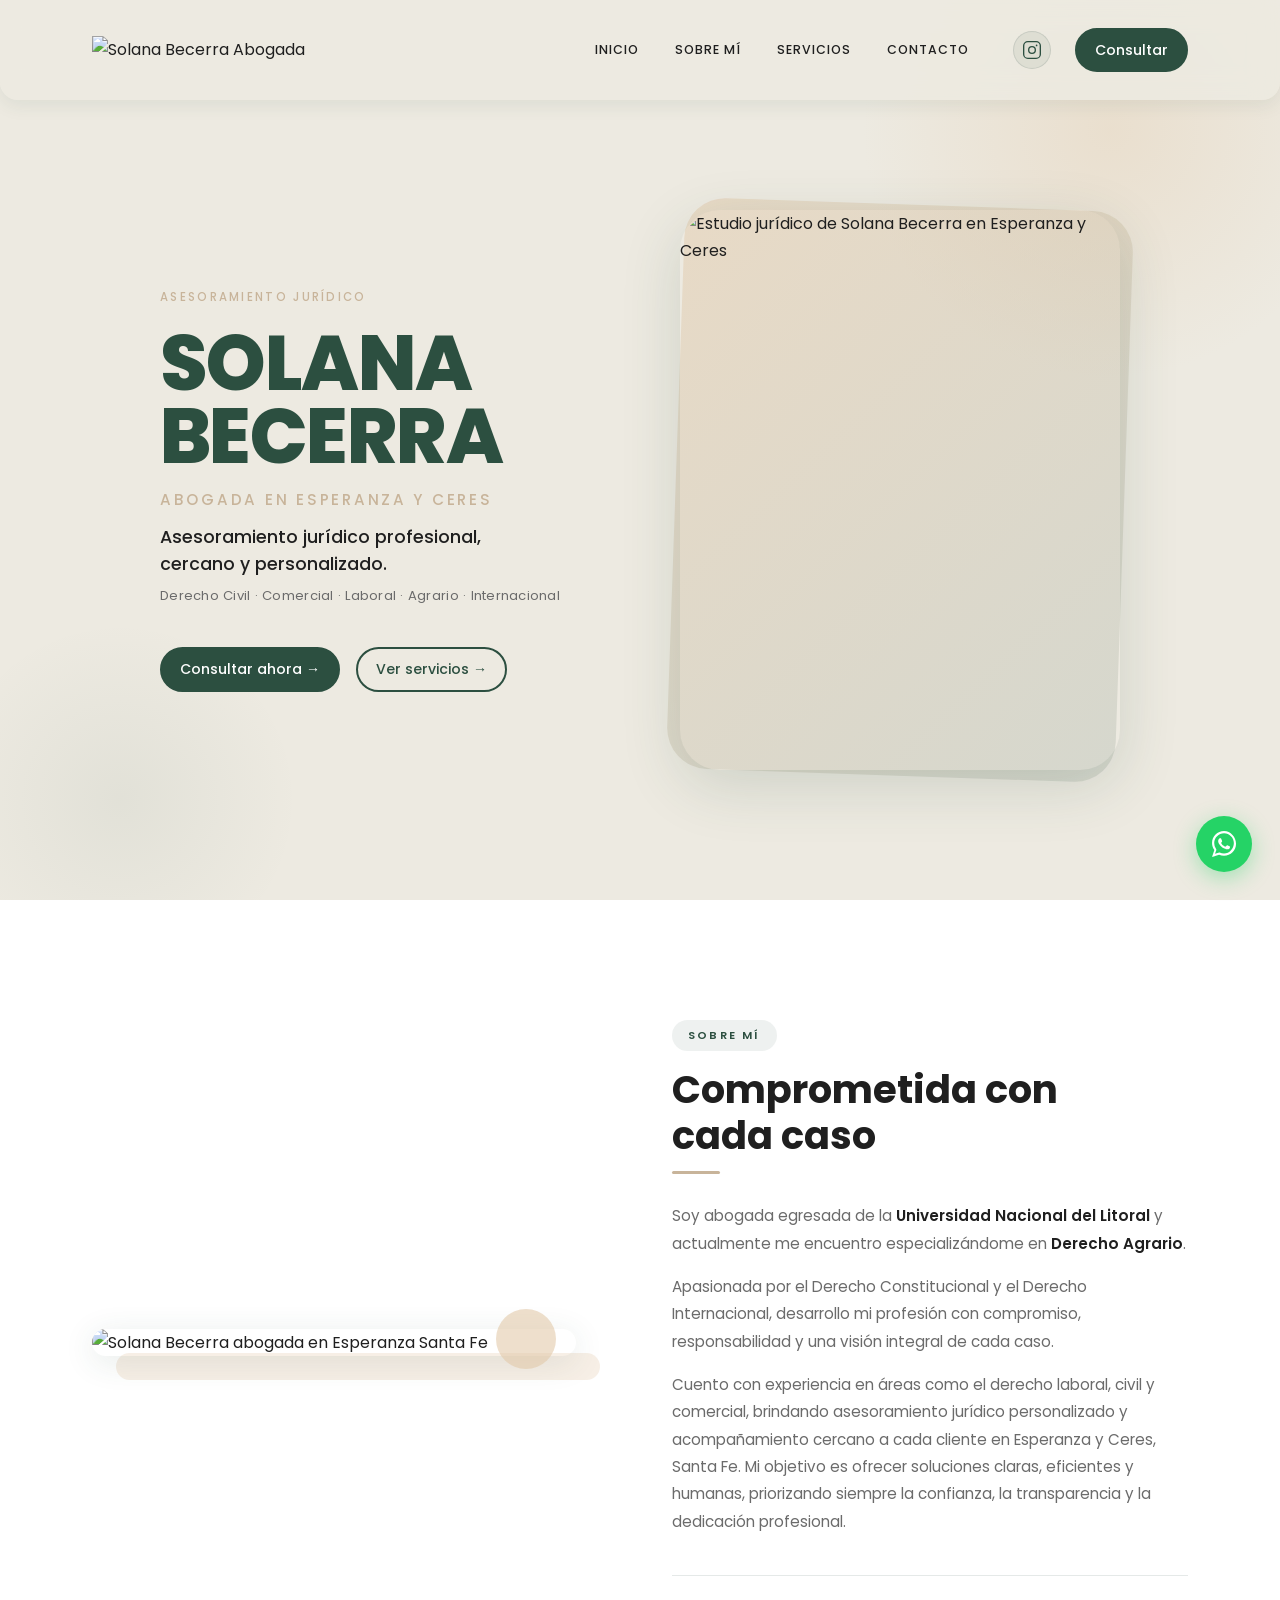
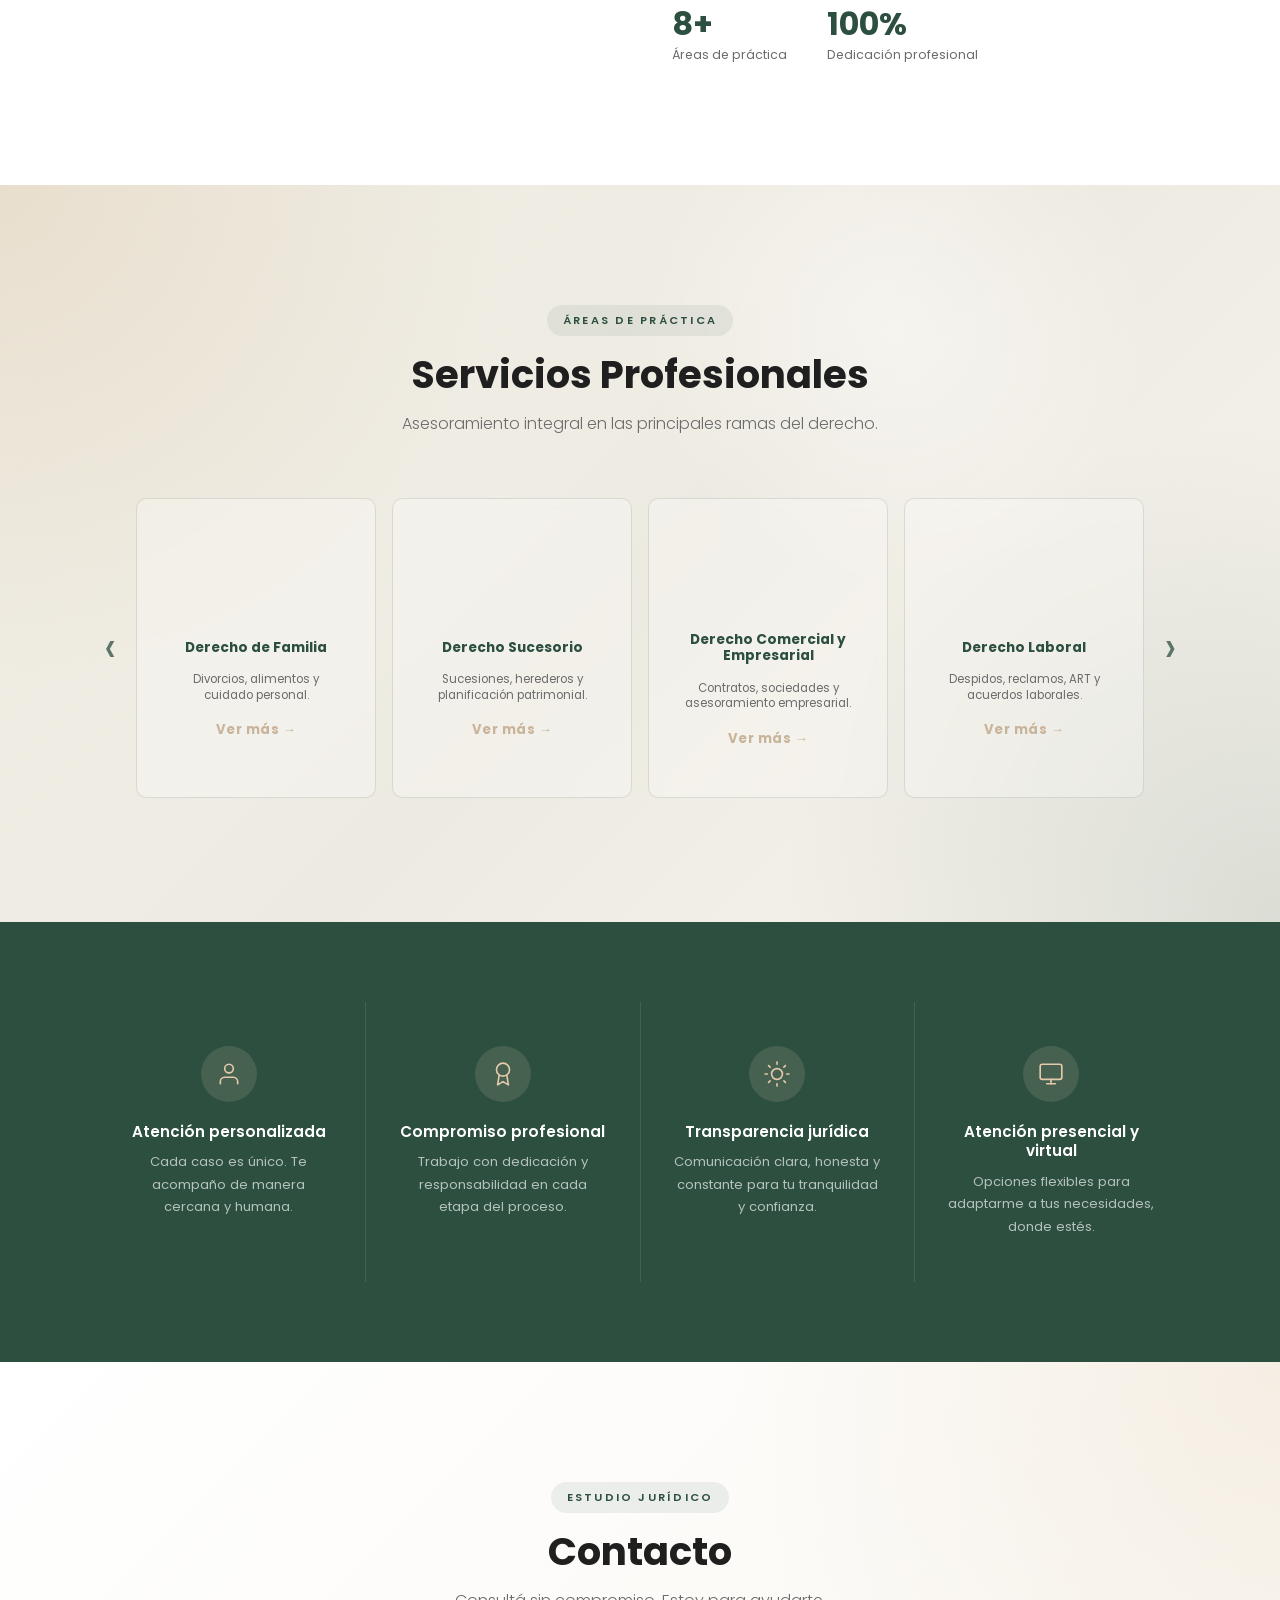
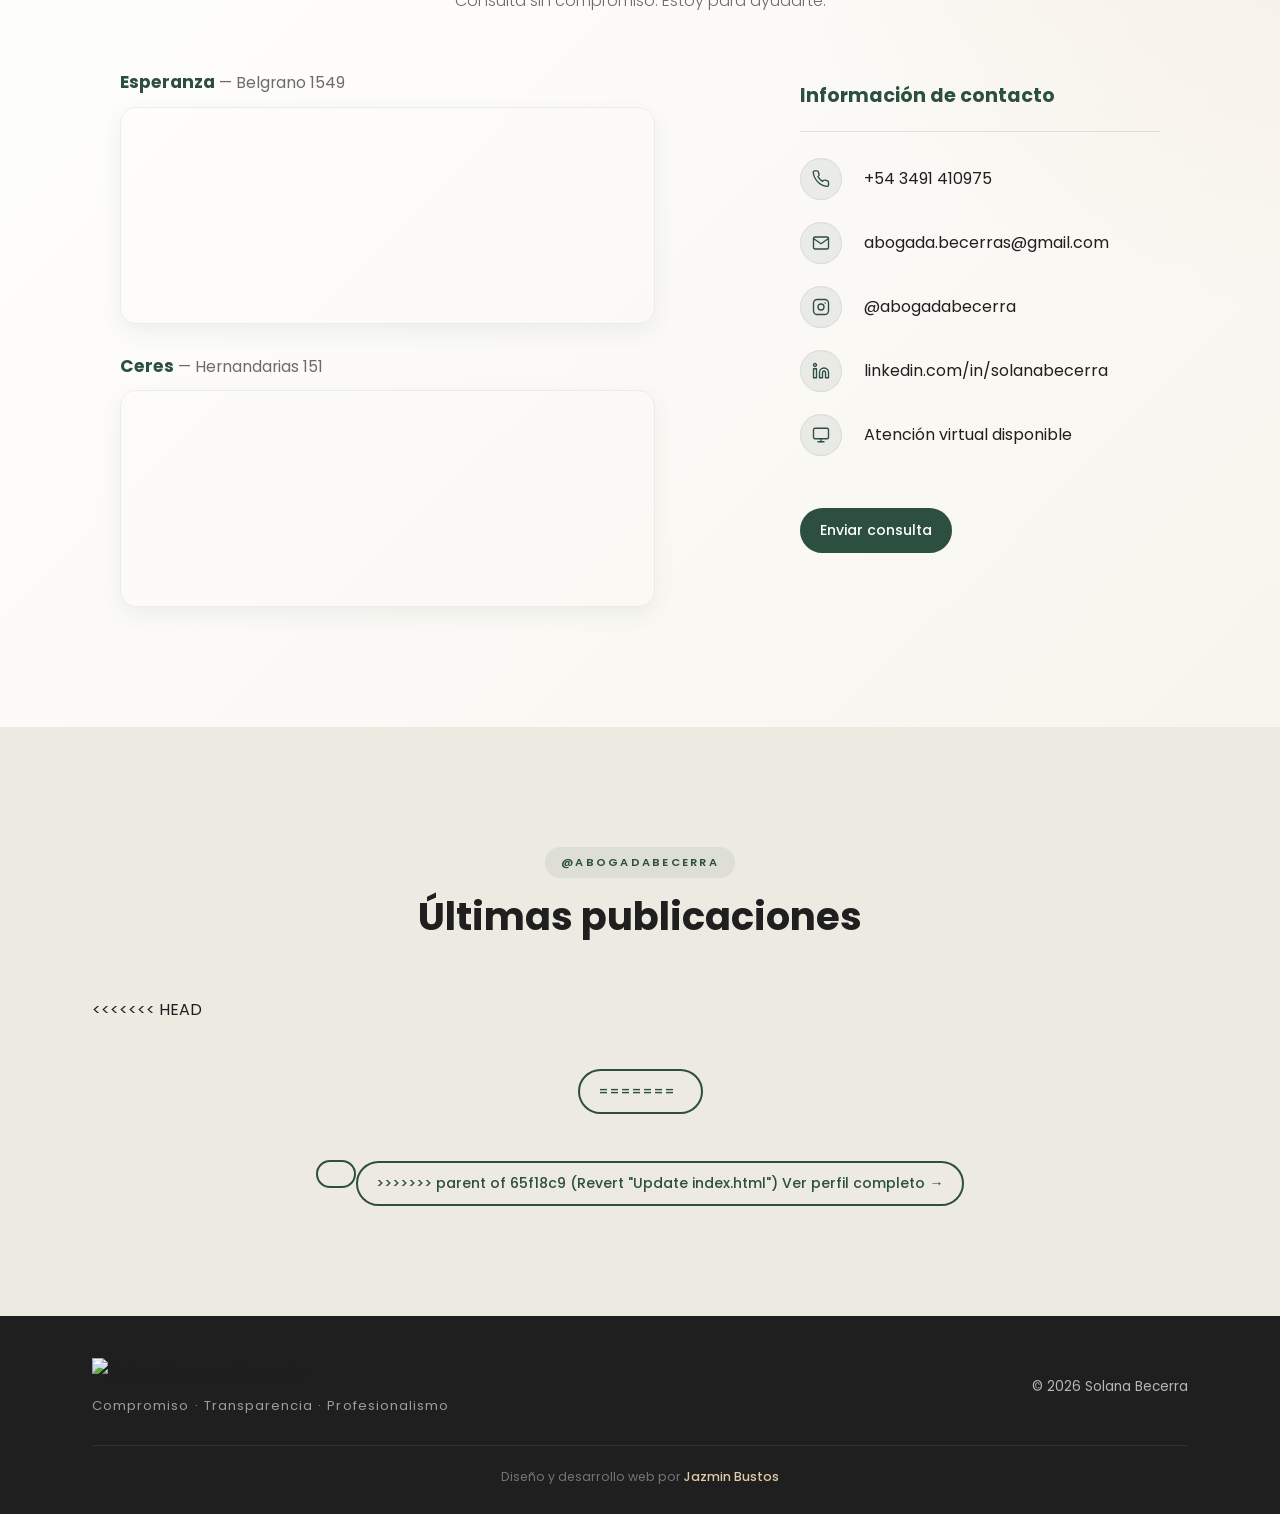
==== index.html @ 0e9b7bb0 "Update index.html" ====
<!DOCTYPE html>
<html lang="es">
<head>
  <meta charset="UTF-8" />
  <meta name="viewport" content="width=device-width, initial-scale=1.0" />
<meta
  name="description"
  content="Solana Becerra, abogada en Esperanza y Ceres especializada en derecho laboral, civil, comercial, agrario e internacional. Atención presencial y virtual."/>
<title>Abogada en Esperanza y Ceres | Solana Becerra</title>

<link rel="canonical" href="https://abogadabecerra.netlify.app/" />
<meta name="robots" content="index, follow" />
<meta property="og:title" content="Abogada en Esperanza y Ceres | Solana Becerra" />
<meta property="og:description" content="Asesoramiento jurídico profesional en derecho laboral, civil, comercial, agrario e internacional." />
<meta property="og:image" content="https://abogadabecerra.netlify.app/assets/img/solana-becerra-hero.webp" />
<meta property="og:url" content="https://abogadabecerra.netlify.app/" />
<meta property="og:type" content="website" />

<meta name="twitter:card" content="summary_large_image" />
<link rel="icon" type="image/png" href="assets/img/favicon_abogada_solana_becerra.png">
    <link rel="preconnect" href="https://fonts.googleapis.com" />
  <link rel="preconnect" href="https://fonts.gstatic.com" crossorigin />
  <link href="https://fonts.googleapis.com/css2?family=Poppins:ital,wght@0,300;0,400;0,500;0,600;0,700;0,800;1,300;1,400&display=swap" rel="stylesheet" />
  <link rel="stylesheet" href="style.css" />

  <script type="application/ld+json">
{
  "@context": "https://schema.org",
  "@type": "LegalService",
  "name": "Solana Becerra",
  "image": "https://abogadabecerra.netlify.app/assets/img/solana-becerra-hero.webp",
  "url": "https://abogadabecerra.netlify.app/",
  "telephone": "+543491410975",
  "address": {
    "@type": "PostalAddress",
    "streetAddress": "Belgrano 1549",
    "addressLocality": "Esperanza",
    "addressRegion": "Santa Fe",
    "addressCountry": "AR"
  },
  "sameAs": [
    "https://instagram.com/abogadabecerra",
    "https://www.linkedin.com/in/solanabecerra"
  ]
}
</script>
</head>
<body>
 
  <!-- ========== HEADER ========== -->
  <header class="header" id="header">
    <div class="container header__inner">
 
<a href="#inicio" class="logo">
  <img src="assets/img/logo-abogada-solana-becerra.png" alt="Solana Becerra Abogada" class="logo__img" />

</a>

 
      <nav class="nav" id="nav">
        <a href="#inicio" class="nav__link">Inicio</a>
        <a href="#sobre-mi" class="nav__link">Sobre mí</a>
        <a href="#servicios" class="nav__link">Servicios</a>
        <a href="#contacto" class="nav__link">Contacto</a>
      </nav>
 
      <div class="header__actions">
        <a href="https://instagram.com/abogadabecerra" target="_blank" class="header__ig" aria-label="Instagram">
          <svg xmlns="http://www.w3.org/2000/svg" width="20" height="20" viewBox="0 0 24 24" fill="none" stroke="currentColor" stroke-width="1.6" stroke-linecap="round" stroke-linejoin="round">
            <rect x="2" y="2" width="20" height="20" rx="5" ry="5"/>
            <circle cx="12" cy="12" r="4"/>
            <circle cx="17.5" cy="6.5" r="1" fill="currentColor" stroke="none"/>
          </svg>
        </a>
        <a href="#contacto" class="btn btn--primary">Consultar</a>
      </div>
 
      <button class="hamburger" id="hamburger" aria-label="Menú">
        <span></span><span></span><span></span>
      </button>
 
    </div>
  </header>
 
  <!-- ========== HERO ========== -->
  <section class="hero" id="inicio">
    <div class="container hero__inner">
 
      <div class="hero__content">
 <p class="hero__eyebrow">Asesoramiento Jurídico</p>

<p class="hero__name"> SOLANA<br>BECERRA </p> 
<h1 class="hero__seo-title"> Abogada en Esperanza y Ceres </h1>

        <p class="hero__desc">Asesoramiento jurídico profesional,<br>cercano y personalizado.</p>
        <p class="hero__areas">Derecho Civil · Comercial · Laboral · Agrario · Internacional</p>
        <div class="hero__ctas">
          <a href="#contacto" class="btn btn--primary">Consultar ahora &rarr;</a>
          <a href="#servicios" class="btn btn--outline">Ver servicios &rarr;</a>
        </div>
      </div>
 
      <div class="hero__image-wrap">
        <div class="hero__image-bg"></div>
<img src="assets/img/solana-becerra-hero.webp" alt="Estudio jurídico de Solana Becerra en Esperanza y Ceres" class="hero__img" loading="lazy"/>
      </div>
 
  </section>
 
  <!-- ========== SOBRE MÍ ========== -->
  <section class="about" id="sobre-mi">
    <div class="container about__inner">
 
      <div class="about__image-wrap">
        <div class="about__img-bg"></div>
<img src="assets/img/solana-becerra-sobre-mi.webp" alt="Solana Becerra abogada en Esperanza Santa Fe" class="about__img" loading="lazy"/>
        <div class="about__img-accent"></div>
      </div>
 
      <div class="about__content">
        <span class="section-label">Sobre mí</span>
        <h2 class="section-title">Comprometida con<br>cada caso</h2>
        <div class="about__divider"></div>
        <p class="about__text">
          Soy abogada egresada de la <strong>Universidad Nacional del Litoral</strong> y actualmente me encuentro especializándome en <strong>Derecho Agrario</strong>.
        </p>
        <p class="about__text">
          Apasionada por el Derecho Constitucional y el Derecho Internacional, desarrollo mi profesión con compromiso, responsabilidad y una visión integral de cada caso.
        </p>
<p class="about__text">
  Cuento con experiencia en áreas como el derecho laboral, civil y comercial, brindando asesoramiento jurídico personalizado y acompañamiento cercano a cada cliente en Esperanza y Ceres, Santa Fe. Mi objetivo es ofrecer soluciones claras, eficientes y humanas, priorizando siempre la confianza, la transparencia y la dedicación profesional.
</p>
        <div class="about__stats">
          <div class="about__stat">
            <span class="about__stat-num">8+</span>
            <span class="about__stat-label">Áreas de práctica</span>
          </div>
          <div class="about__stat">
            <span class="about__stat-num">100%</span>
            <span class="about__stat-label">Dedicación profesional</span>
          </div>
        </div>
      </div>
 
    </div>
  </section>
 
<!-- ========== SERVICIOS ========== -->
<section class="services" id="servicios">
  <div class="container">

    <div class="section-header">
      <span class="section-label">Áreas de práctica</span>
      <h2 class="section-title">Servicios Profesionales</h2>
      <p class="section-sub">Asesoramiento integral en las principales ramas del derecho.</p>
    </div>

    <div class="services-carousel">
      <button class="services-carousel__btn services-carousel__btn--prev" type="button" aria-label="Servicio anterior">
        &#8249;
      </button>

      <div class="services-carousel__viewport">
        <div class="services-carousel__track" id="servicesTrack">

          <article class="service-card">
            <div class="service-card__icon">
              <i data-lucide="users-round"></i>

            </div>
            <h3 class="service-card__title">Derecho de Familia</h3>
            <p class="service-card__desc">Divorcios, alimentos y cuidado personal.</p>
            <a href="servicios.html#familia" class="service-card__link">Ver más &rarr;</a>
          </article>

          <article class="service-card">
            <div class="service-card__icon">
              <i data-lucide="file-text"></i>
            </div>
            <h3 class="service-card__title">Derecho Sucesorio</h3>
            <p class="service-card__desc">Sucesiones, herederos y planificación patrimonial.</p>
            <a href="servicios.html#sucesorio" class="service-card__link">Ver más &rarr;</a>
          </article>

          <article class="service-card">
            <div class="service-card__icon">
              <i data-lucide="briefcase-business"></i>
            </div>
            <h3 class="service-card__title">Derecho Comercial y Empresarial</h3>
            <p class="service-card__desc">Contratos, sociedades y asesoramiento empresarial.</p>
            <a href="servicios.html#comercial" class="service-card__link">Ver más &rarr;</a>
          </article>

          <article class="service-card">
            <div class="service-card__icon">
              <i data-lucide="handshake"></i>
            </div>
            <h3 class="service-card__title">Derecho Laboral</h3>
            <p class="service-card__desc">Despidos, reclamos, ART y acuerdos laborales.</p>
            <a href="servicios.html#laboral" class="service-card__link">Ver más &rarr;</a>
          </article>

          <article class="service-card">
            <div class="service-card__icon">
              <i data-lucide="house"></i>
            </div>
            <h3 class="service-card__title">Derecho Inmobiliario</h3>
            <p class="service-card__desc">Contratos, registración y protección de bienes.</p>
            <a href="servicios.html#inmobiliario" class="service-card__link">Ver más &rarr;</a>
          </article>

          <article class="service-card">
            <div class="service-card__icon">
              <i data-lucide="sprout"></i>
            </div>
            <h3 class="service-card__title">Derecho Agrario</h3>
            <p class="service-card__desc">Contratos rurales, marcas y señales ganaderas.</p>
            <a href="servicios.html#agrario" class="service-card__link">Ver más &rarr;</a>
          </article>

          <article class="service-card">
            <div class="service-card__icon">
              <i data-lucide="globe-2"></i>
            </div>
            <h3 class="service-card__title">Derecho Internacional</h3>
            <p class="service-card__desc">Migración, ciudadanía y vínculos internacionales.</p>
            <a href="servicios.html#internacional" class="service-card__link">Ver más &rarr;</a>
          </article>

          <article class="service-card">
            <div class="service-card__icon">
              <i data-lucide="shield-check"></i>
            </div>
            <h3 class="service-card__title">Derecho Previsional</h3>
            <p class="service-card__desc">Jubilaciones, pensiones y reajustes.</p>
            <a href="servicios.html#previsional" class="service-card__link">Ver más &rarr;</a>
          </article>

        </div>
      </div>

      <button class="services-carousel__btn services-carousel__btn--next" type="button" aria-label="Servicio siguiente">
        &#8250;
      </button>
    </div>

  </div>
</section>

  <!-- ========== DIFERENCIALES ========== -->
  <section class="differentials">
    <div class="container">
      <div class="differentials__grid">
 
        <div class="diff-item">
          <div class="diff-item__icon">
            <svg xmlns="http://www.w3.org/2000/svg" width="26" height="26" viewBox="0 0 24 24" fill="none" stroke="currentColor" stroke-width="1.5" stroke-linecap="round" stroke-linejoin="round">
              <path d="M20 21v-2a4 4 0 0 0-4-4H8a4 4 0 0 0-4 4v2"/>
              <circle cx="12" cy="7" r="4"/>
            </svg>
          </div>
          <h3 class="diff-item__title">Atención personalizada</h3>
          <p class="diff-item__text">Cada caso es único. Te acompaño de manera cercana y humana.</p>
        </div>
 
        <div class="diff-item">
          <div class="diff-item__icon">
            <svg xmlns="http://www.w3.org/2000/svg" width="26" height="26" viewBox="0 0 24 24" fill="none" stroke="currentColor" stroke-width="1.5" stroke-linecap="round" stroke-linejoin="round">
              <circle cx="12" cy="8" r="6"/>
              <path d="M15.477 12.89L17 22l-5-3-5 3 1.523-9.11"/>
            </svg>
          </div>
          <h3 class="diff-item__title">Compromiso profesional</h3>
          <p class="diff-item__text">Trabajo con dedicación y responsabilidad en cada etapa del proceso.</p>
        </div>
 
        <div class="diff-item">
          <div class="diff-item__icon">
            <svg xmlns="http://www.w3.org/2000/svg" width="26" height="26" viewBox="0 0 24 24" fill="none" stroke="currentColor" stroke-width="1.5" stroke-linecap="round" stroke-linejoin="round">
              <line x1="12" y1="1" x2="12" y2="3"/>
              <line x1="12" y1="21" x2="12" y2="23"/>
              <line x1="4.22" y1="4.22" x2="5.64" y2="5.64"/>
              <line x1="18.36" y1="18.36" x2="19.78" y2="19.78"/>
              <line x1="1" y1="12" x2="3" y2="12"/>
              <line x1="21" y1="12" x2="23" y2="12"/>
              <line x1="4.22" y1="19.78" x2="5.64" y2="18.36"/>
              <line x1="18.36" y1="5.64" x2="19.78" y2="4.22"/>
              <circle cx="12" cy="12" r="5"/>
            </svg>
          </div>
          <h3 class="diff-item__title">Transparencia jurídica</h3>
          <p class="diff-item__text">Comunicación clara, honesta y constante para tu tranquilidad y confianza.</p>
        </div>
 
        <div class="diff-item">
          <div class="diff-item__icon">
            <svg xmlns="http://www.w3.org/2000/svg" width="26" height="26" viewBox="0 0 24 24" fill="none" stroke="currentColor" stroke-width="1.5" stroke-linecap="round" stroke-linejoin="round">
              <rect x="2" y="3" width="20" height="14" rx="2" ry="2"/>
              <line x1="8" y1="21" x2="16" y2="21"/>
              <line x1="12" y1="17" x2="12" y2="21"/>
            </svg>
          </div>
          <h3 class="diff-item__title">Atención presencial y virtual</h3>
          <p class="diff-item__text">Opciones flexibles para adaptarme a tus necesidades, donde estés.</p>
        </div>
 
      </div>
    </div>
  </section>
 
  <!-- ========== CONTACTO ========== -->
  <section class="contact" id="contacto">
    <div class="container">
 
      <div class="section-header">
        <span class="section-label">Estudio jurídico</span>
        <h2 class="section-title">Contacto</h2>
        <p class="section-sub">Consultá sin compromiso. Estoy para ayudarte.</p>
      </div>
 
      <div class="contact__inner">
 
        <div class="contact__maps">
          <div class="contact__map-item">
            <p class="contact__map-label"><strong>Esperanza</strong> — Belgrano 1549</p>
            <div class="map-frame">
              <iframe
                src="https://maps.google.com/maps?q=Belgrano+1549,+Esperanza,+Santa+Fe,+Argentina&output=embed&z=15"
                width="100%" height="220" style="border:0;" allowfullscreen="" loading="lazy"
                referrerpolicy="no-referrer-when-downgrade" title="Esperanza"></iframe>
            </div>
          </div>
          <div class="contact__map-item">
            <p class="contact__map-label"><strong>Ceres</strong> — Hernandarias 151</p>
            <div class="map-frame">
              <iframe
                src="https://maps.google.com/maps?q=Hernandarias+151,+Ceres,+Santa+Fe,+Argentina&output=embed&z=15"
                width="100%" height="220" style="border:0;" allowfullscreen="" loading="lazy"
                referrerpolicy="no-referrer-when-downgrade" title="Ceres"></iframe>
            </div>
          </div>
        </div>
 
        <div class="contact__info">
          <h3 class="contact__info-title">Información de contacto</h3>
 
          <ul class="contact__list">
            <li class="contact__item">
              <span class="contact__icon">
                <svg xmlns="http://www.w3.org/2000/svg" width="18" height="18" viewBox="0 0 24 24" fill="none" stroke="currentColor" stroke-width="1.6" stroke-linecap="round" stroke-linejoin="round">
                  <path d="M22 16.92v3a2 2 0 0 1-2.18 2 19.79 19.79 0 0 1-8.63-3.07A19.5 19.5 0 0 1 4.69 12 19.79 19.79 0 0 1 1.61 3.4 2 2 0 0 1 3.6 1.21h3a2 2 0 0 1 2 1.72c.127.96.361 1.903.7 2.81a2 2 0 0 1-.45 2.11L7.91 8.77a16 16 0 0 0 6.29 6.29l.96-.96a2 2 0 0 1 2.11-.45c.907.339 1.85.573 2.81.7A2 2 0 0 1 22 16.92z"/>
                </svg>
              </span>
              <a href="tel:3491410975" class="contact__link">+54 3491 410975</a>
            </li>
            <li class="contact__item">
              <span class="contact__icon">
                <svg xmlns="http://www.w3.org/2000/svg" width="18" height="18" viewBox="0 0 24 24" fill="none" stroke="currentColor" stroke-width="1.6" stroke-linecap="round" stroke-linejoin="round">
                  <path d="M4 4h16c1.1 0 2 .9 2 2v12c0 1.1-.9 2-2 2H4c-1.1 0-2-.9-2-2V6c0-1.1.9-2 2-2z"/>
                  <polyline points="22,6 12,13 2,6"/>
                </svg>
              </span>
              <a href="mailto:abogada.becerras@gmail.com" class="contact__link">abogada.becerras@gmail.com</a>
            </li>
            <li class="contact__item">
              <span class="contact__icon">
                <svg xmlns="http://www.w3.org/2000/svg" width="18" height="18" viewBox="0 0 24 24" fill="none" stroke="currentColor" stroke-width="1.6" stroke-linecap="round" stroke-linejoin="round">
                  <rect x="2" y="2" width="20" height="20" rx="5" ry="5"/>
                  <circle cx="12" cy="12" r="4"/>
                  <circle cx="17.5" cy="6.5" r="1" fill="currentColor" stroke="none"/>
                </svg>
              </span>
              <a href="https://instagram.com/abogadabecerra" target="_blank" class="contact__link">@abogadabecerra</a>
            </li>
            <li class="contact__item">
              <span class="contact__icon">
                <svg xmlns="http://www.w3.org/2000/svg" width="18" height="18" viewBox="0 0 24 24" fill="none" stroke="currentColor" stroke-width="1.6" stroke-linecap="round" stroke-linejoin="round">
                  <path d="M16 8a6 6 0 0 1 6 6v7h-4v-7a2 2 0 0 0-2-2 2 2 0 0 0-2 2v7h-4v-7a6 6 0 0 1 6-6z"/>
                  <rect x="2" y="9" width="4" height="12"/>
                  <circle cx="4" cy="4" r="2"/>
                </svg>
              </span>
              <a href="https://www.linkedin.com/in/solanabecerra" target="_blank" class="contact__link">linkedin.com/in/solanabecerra</a>
            </li>
            <li class="contact__item">
              <span class="contact__icon">
                <svg xmlns="http://www.w3.org/2000/svg" width="18" height="18" viewBox="0 0 24 24" fill="none" stroke="currentColor" stroke-width="1.6" stroke-linecap="round" stroke-linejoin="round">
                  <rect x="2" y="3" width="20" height="14" rx="2" ry="2"/>
                  <line x1="8" y1="21" x2="16" y2="21"/>
                  <line x1="12" y1="17" x2="12" y2="21"/>
                </svg>
              </span>
              <span class="contact__text">Atención virtual disponible</span>
            </li>
          </ul>
 
          <a href="https://wa.me/543491410975" target="_blank" class="btn btn--primary contact__cta">Enviar consulta</a>
        </div>
 
      </div>
    </div>
  </section>
 
<!-- ========== INSTAGRAM FEED ========== -->
<section class="instagram">
  <div class="container">

    <div class="section-header">
      <span class="section-label">@abogadabecerra</span>
      <h2 class="section-title">Últimas publicaciones</h2>
    </div>

<<<<<<< HEAD
    <div class="instagram__feed">

      <div
        class="juicer-feed"
        data-feed-id="egeaainmobiliariaoficial">
      </div>

      <script
        type="text/javascript"
        src="https://www.juicer.io/embed/egeaainmobiliariaoficial/embed-code.js"
        async
        defer>
      </script>

    </div>

    <div class="instagram__cta">
      <a href="https://instagram.com/abogadabecerra" target="_blank" class="btn btn--outline">
=======
    <div class="instagram__embed-grid">
      <div
        class="elfsight-app-9785d77f-876a-4374-9cdb-d803361377c9"
        data-elfsight-app-lazy>
      </div>
    </div>

    <div class="instagram__cta">
      <a href="https://instagram.com/abogadabecerra"
         target="_blank"
         class="btn btn--outline">
>>>>>>> parent of 65f18c9 (Revert "Update index.html")
        Ver perfil completo →
      </a>
    </div>

  </div>
</section>

 
<!-- ========== FOOTER ========== -->
<footer class="footer">
  <div class="container">

    <div class="footer__top">
      <div class="footer__brand">
        <a href="#inicio" class="footer__logo" aria-label="Solana Becerra Abogada">
          <img src="assets/img/footer-abogada-becerra.png" alt="Solana Becerra Abogada" class="footer__logo-img" />
        </a>
        <p class="footer__values">Compromiso · Transparencia · Profesionalismo</p>
      </div>

      <p class="footer__copy">&copy; 2026 Solana Becerra</p>
    </div>

    <div class="footer__bottom">
<p>
  Diseño y desarrollo web por
  <a href="https://www.linkedin.com/in/jazminpbustos" target="_blank" rel="noopener noreferrer">Jazmin Bustos</a>
</p>    </div>

  </div>
</footer>

 
<!-- ========== WHATSAPP FLOAT ========== -->
<a href="https://wa.me/543491410975" target="_blank" class="whatsapp-float" aria-label="WhatsApp">
  <svg viewBox="0 0 32 32" aria-hidden="true">
    <path d="M16.04 3C9.42 3 4.03 8.39 4.03 15.01c0 2.65.86 5.1 2.33 7.09L4 29l7.12-2.29a11.93 11.93 0 0 0 4.92 1.03c6.62 0 12.01-5.39 12.01-12.01S22.66 3 16.04 3Zm0 22.55c-1.55 0-3.05-.34-4.46-1.02l-.32-.15-4.22 1.36 1.38-4.05-.21-.33a10.47 10.47 0 0 1-1.99-6.35c0-5.42 4.4-9.82 9.82-9.82s9.82 4.4 9.82 9.82-4.4 10.54-9.82 10.54Zm5.38-7.36c-.29-.15-1.72-.85-1.99-.95-.27-.1-.46-.15-.66.15-.19.29-.76.95-.93 1.14-.17.19-.34.22-.63.07-.29-.15-1.23-.45-2.34-1.44-.86-.77-1.45-1.72-1.62-2.01-.17-.29-.02-.45.13-.6.13-.13.29-.34.44-.51.15-.17.19-.29.29-.49.1-.19.05-.36-.02-.51-.07-.15-.66-1.6-.9-2.19-.24-.58-.48-.5-.66-.51h-.56c-.19 0-.51.07-.78.36-.27.29-1.02 1-1.02 2.43s1.05 2.82 1.19 3.01c.15.19 2.06 3.14 4.99 4.41.7.3 1.25.48 1.67.62.7.22 1.34.19 1.84.12.56-.08 1.72-.7 1.96-1.38.24-.68.24-1.26.17-1.38-.07-.12-.27-.19-.56-.34Z"/>
  </svg>
</a>

<script src="https://elfsightcdn.com/platform.js" async></script>
<script src="https://unpkg.com/lucide@latest"></script>
<script src="assets/js/main.js?v=4"></script>

</body>
</html>
---- style.css ----
/* ============================================================
   SOLANA BECERRA — ABOGADA | Landing Page
   style.css — Organizado por secciones
   ============================================================ */
 
/* ---- Variables -------------------------------------------- */
:root {
  --color-primary:    #2c4f40;
  --color-primary-light: #3a6b58;
  --color-beige:      #e3caab;
  --color-beige-dark: #c8b49a;
  --color-warm-white: #edeae1;
  --color-text:       #1f1f1f;
  --color-text-sec:   #6b6b6b;
  --color-white:      #ffffff;
  --color-border:     rgba(44,79,64,0.12);
 
  --font:             'Poppins', sans-serif;
 
  --radius-sm:   8px;
  --radius-md:   16px;
  --radius-lg:   24px;
  --radius-xl:   40px;
 
  --shadow-sm:   0 2px 12px rgba(44,79,64,0.08);
  --shadow-md:   0 6px 32px rgba(44,79,64,0.12);
  --shadow-lg:   0 16px 60px rgba(44,79,64,0.16);
 
  --transition:  0.3s ease;
  --transition-slow: 0.6s ease;
 
  --container:   1160px;
  --header-h:    100px;
}
 
/* ---- Reset & Base ----------------------------------------- */
*, *::before, *::after { box-sizing: border-box; margin: 0; padding: 0; }
 
html { scroll-behavior: smooth; font-size: 16px; }
 
body {
  font-family: var(--font);
  color: var(--color-text);
  background: var(--color-white);
  line-height: 1.7;
  overflow-x: hidden;
}
 
img { display: block; max-width: 100%; height: auto; }
a   { text-decoration: none; color: inherit; }
ul  { list-style: none; }
button { cursor: pointer; border: none; background: none; font-family: var(--font); }
 
/* ---- Container -------------------------------------------- */
.container {
  max-width: var(--container);
  margin: 0 auto;
  padding: 0 32px;
}
 
/* ---- Typography helpers ----------------------------------- */
.section-label {
  display: inline-block;
  font-size: 0.7rem;
  font-weight: 600;
  letter-spacing: 0.2em;
  text-transform: uppercase;
  color: var(--color-primary);
  padding: 6px 16px;
  background: rgba(44,79,64,0.08);
  border-radius: 100px;
  margin-bottom: 16px;
}
 
.section-title {
  font-size: clamp(1.8rem, 3vw, 2.6rem);
  font-weight: 700;
  color: var(--color-text);
  line-height: 1.2;
  margin-bottom: 12px;
}
 
.section-sub {
  font-size: 1rem;
  color: var(--color-text-sec);
  font-weight: 300;
}
 
.section-header {
  text-align: center;
  margin-bottom: 56px;
}
 
/* ---- Buttons ---------------------------------------------- */
.btn {
  display: inline-flex;
  align-items: center;
  justify-content: center;
  gap: 8px;
  font-family: var(--font);
  font-size: 0.88rem;
  font-weight: 500;
  padding: 12px 18px;
  border-radius: var(--radius-xl);
  transition: all var(--transition);
  white-space: nowrap;
  cursor: pointer;
  line-height: 1.2;
}

.btn--primary {
  background: var(--color-primary);
  color: var(--color-white);
  border: 2px solid var(--color-primary);
}

.btn--primary:hover {
  background: transparent;
  color: var(--color-primary);
  border-color: var(--color-primary);
  transform: translateY(-2px);
  box-shadow: 4px 4px 0 rgba(44,79,64,0.18);
}

.btn--outline {
  background: transparent;
  color: var(--color-primary);
  border: 2px solid var(--color-primary);
}

.btn--outline:hover {
  background: var(--color-primary);
  color: var(--color-white);
  transform: translateY(-2px);
  box-shadow: 4px 4px 0 rgba(44,79,64,0.18);
}

 
/* ---- Fade-in animation ------------------------------------ */
.fade-in {
  opacity: 0;
  transform: translateY(24px);
  transition: opacity 0.65s ease, transform 0.65s ease;
}
.fade-in.visible {
  opacity: 1;
  transform: translateY(0);
}
 
/* ============================================================
   HEADER
   ============================================================ */
.header {
  position: fixed;
  top: 0;
  left: 0;
  right: 0;
  z-index: 1000;
  height: var(--header-h);
  background: rgba(237, 234, 225, 0.86);
  backdrop-filter: blur(14px);
  -webkit-backdrop-filter: blur(14px);
  border-radius: 0 0 18px 18px;
  box-shadow: 0 6px 18px rgba(44,79,64,0.08);
  transition: background var(--transition), box-shadow var(--transition);
}

.header--scrolled {
  background: rgba(237, 234, 225, 0.96);
  box-shadow: 0 8px 22px rgba(44,79,64,0.1);
}

.header__inner {
  display: flex;
  align-items: center;
  height: 100%;
  gap: 32px;
}

/* Logo */
.logo {
  display: flex;
  align-items: center;
  flex-shrink: 0;
  padding: 8px 0;
}

.logo__img {
  width: 300px;
  height: auto;
  max-height: 68px;
  object-fit: contain;
  display: block;
}

/* Nav */
.nav {
  display: flex;
  align-items: center;
  gap: 4px;
  margin-left: auto;
}

.nav__link {
  font-size: 0.78rem;
  font-weight: 500;
  color: var(--color-text);
  padding: 8px 16px;
  border-radius: 100px;
  transition: color var(--transition), background var(--transition);
  position: relative;
  text-transform: uppercase;
  letter-spacing: 0.08em;
}

.nav__link::after {
  content: '';
  position: absolute;
  bottom: 4px;
  left: 50%;
  transform: translateX(-50%) scaleX(0);
  width: 20px;
  height: 2px;
  background: var(--color-primary);
  border-radius: 2px;
  transition: transform var(--transition);
}

.nav__link:hover {
  color: var(--color-primary);
}

.nav__link:hover::after {
  transform: translateX(-50%) scaleX(1);
}

.header__actions {
  display: flex;
  align-items: center;
  gap: 10px;
  flex-shrink: 0;
}

.header__ig {
  width: 38px;
  height: 38px;
  color: var(--color-primary);
  background: rgba(44,79,64,0.08);
  border: 1px solid rgba(44,79,64,0.12);
  border-radius: 50%;
  display: flex;
  align-items: center;
  justify-content: center;
  transition: all var(--transition);
  margin-right: 10px;
  transform: translateX(-4px);
}

.header__ig:hover {
  color: var(--color-white);
  background: var(--color-primary);
  border-color: var(--color-primary);
  transform: translateX(-4px) translateY(-2px);
  box-shadow: 2px 2px 0 rgba(44,79,64,0.18);
}

/* Hamburger */
.hamburger {
  display: none;
  flex-direction: column;
  align-items: center;
  justify-content: center;
  gap: 5px;
  width: 38px;
  height: 38px;
  padding: 0;
  border-radius: 0;
  margin-left: auto;
  margin-right: 8px;
  transition: opacity var(--transition);
}

.hamburger:hover {
  background: transparent;
  opacity: 0.7;
}


.hamburger span {
  display: block;
  width: 22px;
  height: 2px;
  background: var(--color-text);
  border-radius: 2px;
  transition: all var(--transition);
  transform-origin: center;
}

.hamburger.open span:nth-child(1) {
  transform: translateY(7px) rotate(45deg);
}

.hamburger.open span:nth-child(2) {
  opacity: 0;
  transform: scaleX(0);
}

.hamburger.open span:nth-child(3) {
  transform: translateY(-7px) rotate(-45deg);
}

/* ============================================================
   HERO
   ============================================================ */
.hero {
  min-height: 100vh;
  background: var(--color-warm-white);
  display: flex;
  align-items: center;
  position: relative;
  overflow: hidden;
  padding-top: var(--header-h);
}
 
/* Subtle background detail */
.hero::before {
  content: '';
  position: absolute;
  top: -120px; right: -80px;
  width: 500px; height: 500px;
  border-radius: 50%;
  background: radial-gradient(circle, rgba(227,202,171,0.35) 0%, transparent 70%);
  pointer-events: none;
}
 
.hero::after {
  content: '';
  position: absolute;
  bottom: -80px; left: -60px;
  width: 360px; height: 360px;
  border-radius: 50%;
  background: radial-gradient(circle, rgba(44,79,64,0.06) 0%, transparent 70%);
  pointer-events: none;
}
 
.hero__inner {
  display: grid;
  grid-template-columns: 1fr 1fr;
  align-items: center;
  gap: 80px;
  padding-top: 60px;
  padding-bottom: 80px;
}
 
.hero__eyebrow {
  font-size: 0.72rem;
  font-weight: 500;
  letter-spacing: 0.2em;
  text-transform: uppercase;
  color: var(--color-beige-dark);
  margin-bottom: 20px;
}

.hero__seo-title {
  font-size: 0.95rem;
  font-weight: 500;
  letter-spacing: 0.18em;
  text-transform: uppercase;
  color: var(--color-beige-dark);
  margin-bottom: 14px;
  line-height: 1.4;
}

.hero__name {
  font-size: clamp(3rem, 6vw, 5.2rem);
  font-weight: 800;
  color: var(--color-primary);
  line-height: 0.95;
  letter-spacing: -0.02em;
  margin-bottom: 16px;
}

 
.hero__desc {
  font-size: 1.1rem;
  font-weight: 500;
  color: var(--color-text);
  margin-bottom: 8px;
  line-height: 1.5;
}
 
.hero__areas {
  font-size: 0.82rem;
  color: var(--color-text-sec);
  margin-bottom: 40px;
  letter-spacing: 0.02em;
}
 
.hero__ctas {
  display: flex;
  gap: 16px;
  flex-wrap: wrap;
}
 
/* Hero image */
.hero__image-wrap {
  position: relative;
  display: flex;
  justify-content: center;
}
 
.hero__image-bg {
  position: absolute;
  inset: 0;
  background: linear-gradient(135deg, rgba(227,202,171,0.5) 0%, rgba(44,79,64,0.12) 100%);
  border-radius: var(--radius-xl);
  transform: rotate(2deg) scale(1.02);
  z-index: 0;
}
 
.hero__img {
  position: relative;
  z-index: 1;
  width: 100%;
  max-width: 440px;
  height: 560px;
  object-fit: cover;
  object-position: top center;
  border-radius: var(--radius-xl);
  box-shadow: var(--shadow-lg);
}

/* ============================================================
   ABOUT
   ============================================================ */
.about {
  padding: 120px 0;
  background: var(--color-white);
}
 
.about__inner {
  display: grid;
  grid-template-columns: 1fr 1.1fr;
  align-items: center;
  gap: 80px;
}
 
.about__image-wrap {
  position: relative;
}
 
.about__img-bg {
  position: absolute;
  top: 24px; left: 24px;
  right: -24px; bottom: -24px;
  background: rgba(227,202,171,0.3);
  border-radius: var(--radius-xl);
  z-index: 0;
}
 
.about__img {
  position: relative;
  z-index: 1;
  width: 100%;
  max-height: 580px;
  object-fit: cover;
  object-position: top center;
  border-radius: var(--radius-xl);
  box-shadow: var(--shadow-md);
}
 
.about__img-accent {
  position: absolute;
  top: -20px; right: 20px;
  z-index: 2;
  width: 60px; height: 60px;
  border-radius: 50%;
  background: var(--color-beige);
  opacity: 0.6;
}
 
.about__content {
  padding-left: 16px;
}
 
.about__divider {
  width: 48px; height: 3px;
  background: var(--color-beige-dark);
  border-radius: 3px;
  margin-bottom: 28px;
}
 
.about__text {
  font-size: 0.95rem;
  color: var(--color-text-sec);
  margin-bottom: 16px;
  line-height: 1.8;
}
 
.about__text strong { color: var(--color-text); font-weight: 600; }
 
.about__stats {
  display: flex;
  gap: 40px;
  margin-top: 40px;
  padding-top: 32px;
  border-top: 1px solid var(--color-border);
}
 
.about__stat {
  display: flex;
  flex-direction: column;
  gap: 4px;
}
 
.about__stat-num {
  font-size: 2rem;
  font-weight: 700;
  color: var(--color-primary);
  line-height: 1;
}
 
.about__stat-label {
  font-size: 0.78rem;
  color: var(--color-text-sec);
  font-weight: 400;
}
 
/* ============================================================
   SERVICES
   ============================================================ */
.services {
  position: relative;
  padding: 120px 0;
  background:
    radial-gradient(circle at top left, rgba(227,202,171,0.36), transparent 34%),
    radial-gradient(circle at bottom right, rgba(44,79,64,0.14), transparent 34%),
    linear-gradient(135deg, #f7f3ea 0%, #edeae1 52%, #f8f5ee 100%);
  overflow: hidden;
}

.services::before {
  content: '';
  position: absolute;
  inset: 0;
  background:
    linear-gradient(135deg, rgba(44,79,64,0.04), transparent 42%),
    radial-gradient(circle at 70% 20%, rgba(255,255,255,0.48), transparent 24%);
  pointer-events: none;
}

.services .container {
  position: relative;
  z-index: 1;
}

.services-carousel {
  position: relative;
  padding: 0 44px;
}

.services-carousel__viewport {
  overflow: hidden;
  padding: 4px 0;
}

.services-carousel__track {
  display: flex;
  gap: 16px;
  transition: transform 0.4s ease;
  will-change: transform;
}

.services-carousel .service-card {
  flex: 0 0 calc((100% - 48px) / 4);
}

.service-card {
  background: rgba(255,255,255,0.28);
  border: 1px solid rgba(44,79,64,0.14);
  border-radius: 10px;
  min-height: 300px;
  padding: 20px 20px 20px;
  text-align: center;
  display: flex;
  flex-direction: column;
  align-items: center;
  justify-content: center;
  transition: all var(--transition);
  box-shadow: none;
  backdrop-filter: blur(5px);
  -webkit-backdrop-filter: blur(5px);
}

.service-card:hover {
  background: rgba(255,255,255,0.5);
  border-color: rgba(44,79,64,0.26);
  transform: translateY(-3px);
}

.service-card__icon {
  width: 70px;
  height: 70px;
  margin-bottom: 16px;
  color: var(--color-primary);
  display: flex;
  align-items: center;
  justify-content: center;
}

.service-card__icon svg {
  width: 50px;
  height: 50px;
  stroke-width: 1.15;
}

.service-card__title {
  font-size: 0.86rem;
  font-weight: 700;
  color: var(--color-primary);
  line-height: 1.18;
  margin-bottom: 16px;
}

.service-card__desc {
  font-size: 0.72rem;
  color: var(--color-text-sec);
  line-height: 1.35;
  margin-bottom: 16px;
  max-width: 170px;
}

.service-card__link {
  color: var(--color-beige-dark);
  font-size: 0.82rem;
  font-weight: 700;
  letter-spacing: 0.04em;
}


.services-carousel__btn {
  position: absolute;
  top: 50%;
  z-index: 3;
  width: 36px;
  height: 64px;
  background: transparent;
  color: var(--color-primary);
  border: none;
  box-shadow: none;
  display: flex;
  align-items: center;
  justify-content: center;
  font-size: 2.8rem;
  line-height: 1;
  opacity: 0.75;
  transition: opacity var(--transition), transform var(--transition), color var(--transition);
}

.services-carousel__btn:hover {
  background: transparent;
  color: var(--color-beige-dark);
  opacity: 1;
}

.services-carousel__btn--prev {
  left: 0;
  transform: translateY(-50%);
}

.services-carousel__btn--next {
  right: 0;
  transform: translateY(-50%);
}

.services-carousel__btn--prev:hover {
  transform: translateY(-50%) translateX(-3px);
}

.services-carousel__btn--next:hover {
  transform: translateY(-50%) translateX(3px);
}



/* ============================================================
   DIFERENCIALES
   ============================================================ */
.differentials {
  background: var(--color-primary);
  padding: 80px 0;
}
 
.differentials__grid {
  display: grid;
  grid-template-columns: repeat(4, 1fr);
  gap: 1px;
  background: rgba(255,255,255,0.1);
  border-radius: var(--radius-md);
  overflow: hidden;
}
 
.diff-item {
  background: var(--color-primary);
  padding: 44px 32px;
  text-align: center;
  transition: background var(--transition);
}
 
.diff-item:hover { background: var(--color-primary-light); }
 
.diff-item__icon {
  width: 56px; height: 56px;
  border-radius: 50%;
  background: rgba(227,202,171,0.15);
  color: var(--color-beige);
  display: flex;
  align-items: center;
  justify-content: center;
  margin: 0 auto 20px;
  transition: background var(--transition);
}
 
.diff-item:hover .diff-item__icon { background: rgba(227,202,171,0.25); }
 
.diff-item__title {
  font-size: 0.95rem;
  font-weight: 600;
  color: var(--color-white);
  margin-bottom: 10px;
  line-height: 1.3;
}
 
.diff-item__text {
  font-size: 0.82rem;
  color: rgba(255,255,255,0.65);
  line-height: 1.7;
}
 
/* ============================================================
   CONTACT
   ============================================================ */
.contact {
  position: relative;
  padding: 120px 0;
  background:
    radial-gradient(circle at top right, rgba(227,202,171,0.24), transparent 34%),
    linear-gradient(135deg, #ffffff 0%, #f8f5ee 100%);
}

.contact__inner {
  display: grid;
  grid-template-columns: minmax(0, 0.92fr) minmax(320px, 0.72fr);
  gap: 86px;
  align-items: start;
  max-width: 1040px;
  margin: 0 auto;
}

.contact__maps {
  display: flex;
  flex-direction: column;
  gap: 30px;
}

.contact__map-item {
  background: transparent;
  border: none;
  padding: 0;
  box-shadow: none;
}

.contact__map-label {
  font-size: 0.98rem;
  color: var(--color-text-sec);
  margin-bottom: 12px;
  line-height: 1.4;
}

.contact__map-label strong {
  color: var(--color-primary);
  font-size: 1.08rem;
  font-weight: 700;
}

.map-frame {
  border-radius: 16px;
  overflow: hidden;
  box-shadow: 0 8px 22px rgba(44,79,64,0.07);
  border: 1px solid rgba(44,79,64,0.08);
}

.map-frame iframe {
  display: block;
  height: 215px;
}

.contact__info {
  justify-self: end;
  width: 100%;
  max-width: 360px;
  background: transparent;
  border: none;
  border-radius: 0;
  padding: 10px 0 0;
  box-shadow: none;
  backdrop-filter: none;
  -webkit-backdrop-filter: none;
}

.contact__info-title {
  font-size: 1.2rem;
  font-weight: 700;
  color: var(--color-primary);
  margin-bottom: 26px;
  padding-bottom: 18px;
  border-bottom: 1px solid rgba(44,79,64,0.14);
}

.contact__list {
  display: flex;
  flex-direction: column;
  gap: 22px;
  margin-bottom: 36px;
}

.contact__item {
  display: flex;
  align-items: center;
  gap: 22px;
}


.contact__icon {
  width: 42px;
  height: 42px;
  min-width: 42px;
  background: rgba(44,79,64,0.08);
  border: 1px solid rgba(44,79,64,0.1);
  border-radius: 50%;
  color: var(--color-primary);
  display: inline-flex;
  align-items: center;
  justify-content: center;
  line-height: 0;
}

.contact__icon svg {
  width: 18px;
  height: 18px;
  display: block;
  stroke-width: 1.8;
}


.contact__cta {
  margin-top: 16px;
}

/* ============================================================
   INSTAGRAM
============================================================ */

.instagram {
  padding: 120px 0 110px;
  background: var(--color-warm-white);
}

.instagram__feed{
  width: 100%;
  margin-top: 40px;
}

.instagram__cta {
  text-align: center;
  margin-top: 46px;
}

/* Fuerza ancho completo del widget */
.juicer-feed{
  width: 100% !important;
  max-width: 100% !important;
}
/* ============================================================
   FOOTER
   ============================================================ */
.footer {
  background: var(--color-text);
  padding: 42px 0 26px;
}

.footer__top {
  display: flex;
  align-items: center;
  justify-content: space-between;
  gap: 48px;
  padding-bottom: 28px;
}

.footer__brand {
  display: flex;
  flex-direction: column;
  align-items: flex-start;
}

.footer__logo {
  display: inline-flex;
  align-items: center;
}

.footer__logo-img {
  width: 350px;
  height: auto;
  object-fit: contain;
  display: block;
}

.footer__values {
  margin-top: 10px;
  font-size: 0.82rem;
  color: rgba(255,255,255,0.56);
  letter-spacing: 0.08em;
}

.footer__copy {
  font-size: 0.84rem;
  color: rgba(255,255,255,0.68);
  white-space: nowrap;
}

.footer__bottom {
  border-top: 1px solid rgba(255,255,255,0.08);
  padding-top: 20px;
  text-align: center;
}

.footer__bottom p {
  font-size: 0.78rem;
  color: rgba(255,255,255,0.38);
}

.footer__bottom a {
  color: var(--color-beige);
  font-weight: 500;
  transition: color var(--transition);
}

.footer__bottom a:hover {
  color: var(--color-white);
}


@media (max-width: 768px) {
  .footer {
    padding: 38px 0 24px;
  }

  .footer__top {
    flex-direction: column;
    text-align: center;
    gap: 24px;
  }

  .footer__brand {
    align-items: center;
  }

  .footer__logo-img {
    width: 290px;
  }

  .footer__values {
    font-size: 0.76rem;
    letter-spacing: 0.06em;
  }

  .footer__copy {
    white-space: normal;
  }
}


/* ============================================================
   WHATSAPP FLOAT
   ============================================================ */
.whatsapp-float {
  position: fixed;
  bottom: 28px;
  right: 28px;
  z-index: 999;
  width: 56px;
  height: 56px;
  border-radius: 50%;
  background: #25d366;
  color: #ffffff;
  display: flex;
  align-items: center;
  justify-content: center;
  box-shadow: 0 6px 22px rgba(37, 211, 102, 0.38);
  transition: transform var(--transition), box-shadow var(--transition);
}

.whatsapp-float svg {
  width: 32px;
  height: 32px;
  fill: currentColor;
}

.whatsapp-float:hover {
  transform: scale(1.08) translateY(-2px);
  box-shadow: 0 10px 34px rgba(37, 211, 102, 0.5);
}

 
/* ============================================================
   RESPONSIVE — TABLET (≤ 1024px)
   ============================================================ */
@media (max-width: 1024px) {
  .services__grid {
    grid-template-columns: repeat(2, 1fr);
  }
 
  .differentials__grid {
    grid-template-columns: repeat(2, 1fr);
  }
 
  .instagram__grid {
    grid-template-columns: repeat(3, 1fr);
  }
 
  .footer__inner {
    grid-template-columns: 1fr 1fr;
    gap: 40px;
  }
 
  .hero__inner {
    gap: 48px;
  }
 
  .about__inner {
    gap: 48px;
  }
}
 
/* ============================================================
   RESPONSIVE — MOBILE (≤ 768px)
   ============================================================ */
@media (max-width: 768px) {
  :root { --header-h: 68px; }
 
  .container { padding: 0 20px; }
 
  /* Header */
  .logo__img {
  width: 250px;
  max-height: 58px;
}

  .header__ig {
    display: none;
  }
  
.nav {
  position: fixed;
  top: calc(var(--header-h) + 4px);
  left: 0;
  right: 0;
  z-index: 998;
  background: rgba(237, 234, 225, 0.92);
  backdrop-filter: blur(18px);
  -webkit-backdrop-filter: blur(18px);
  border-radius: 18px;
  flex-direction: column;
  align-items: stretch;
  padding: 10px 16px 14px;
  gap: 4px;
  transform: translateY(-120%);
  opacity: 0;
  pointer-events: none;
  transition: transform 0.35s ease, opacity 0.35s ease;
  box-shadow: 4px 4px 0 rgba(44,79,64,0.1);
}


  .nav--open {
    transform: translateY(0);
    opacity: 1;
    pointer-events: auto;
  }

  .nav__link {
    padding: 13px 16px;
    border-radius: 12px;
    text-align: center;
  }

  .nav__link:hover {
    background: rgba(44, 79, 64, 0.08);
  }

  .nav__link::after {
    display: none;
  }


  .header__actions {
    display: none;
  }

  .hamburger {
    display: flex;
    position: relative;
    z-index: 1002;
    margin-left: auto;
    margin-right: 8px;
  }

  /* Hero */
  .hero__inner {
    grid-template-columns: 1fr;
    gap: 40px;
    padding-top: 32px;
    padding-bottom: 60px;
    text-align: center;
  }
 
  .hero__ctas { justify-content: center; }
 
  .hero__image-wrap { order: -1; }
 
  .hero__img {
    max-width: 300px;
    height: 380px;
    margin: 0 auto;
  }
 
  .hero__badge {
    left: 50%;
    transform: translateX(-50%);
    bottom: -16px;
  }
 
  /* About */
  .about { padding: 80px 0; }
 
  .about__inner {
    grid-template-columns: 1fr;
    gap: 40px;
  }
 
  .about__img-bg { display: none; }
 
  .about__content { padding-left: 0; }
 
  .about__stats { gap: 24px; }

  
.about__stats {
  justify-content: center;
  text-align: center;
}

.about__stat {
  align-items: center;
}
 
  /* Services */
  .services-carousel {
    padding: 0 34px;
  }

  .services-carousel .service-card {
    flex-basis: 100%;
  }

  .services-carousel__btn {
    font-size: 2.4rem;
  }

  /* Differentials */
  .differentials { padding: 60px 0; }
 
  .differentials__grid {
    grid-template-columns: 1fr;
  }
 
  /* Contact */
  .contact { padding: 80px 0; }
 
  .contact__inner {
    grid-template-columns: 1fr;
    gap: 48px;
  }
 .contact__cta {
  display: flex;
  width: fit-content;
  margin: 24px auto 0;
}

  /* Instagram */
  .instagram { padding: 80px 0; }
 

 
  /* Footer */
  .footer__inner {
    grid-template-columns: 1fr;
    gap: 32px;
  }
   .footer__logo-img {
    width: 260px;
  }
  /* WhatsApp */
  .whatsapp-float { bottom: 20px; right: 20px; }
 
  /* Section header */
  .section-header { margin-bottom: 36px; }
}
/* ============================================================
   RESPONSIVE — SMALL MOBILE (≤ 480px)
   ============================================================ */
@media (max-width: 480px) {

  .logo__img {
  width: 180px;
  max-height: 52px;
}

  .hero__ctas {
    flex-direction: column;
    align-items: center;
  }
 
  .hero__ctas .btn {
    width: auto;
    min-width: 210px;
    padding: 11px 22px;
    justify-content: center;
  } 
  .instagram__grid { grid-template-columns: 1fr; }
 
  .about__stats { flex-direction: column; gap: 16px; }
 
  .hero__img { max-width: 260px; height: 320px; }
}

/* ============================================================
   SERVICES DETAIL PAGE
   ============================================================ */
.services-page {
  background:
    radial-gradient(circle at top left, rgba(227,202,171,0.3), transparent 34%),
    radial-gradient(circle at bottom right, rgba(44,79,64,0.1), transparent 34%),
    linear-gradient(135deg, #f7f3ea 0%, #edeae1 52%, #f8f5ee 100%);
  padding-top: var(--header-h);
}

.services-hero {
  padding: 96px 0 48px;
  text-align: center;
}

.services-index {
  display: flex;
  flex-wrap: wrap;
  justify-content: center;
  gap: 10px;
  margin-top: 34px;
}

.services-index a {
  font-size: 0.74rem;
  font-weight: 700;
  letter-spacing: 0.08em;
  text-transform: uppercase;
  color: var(--color-primary);
  background: rgba(255,255,255,0.42);
  border: 1px solid rgba(44,79,64,0.13);
  border-radius: 100px;
  padding: 9px 14px;
  transition: all var(--transition);
}

.services-index a:hover {
  background: var(--color-primary);
  color: var(--color-white);
  transform: translateY(-2px);
}

.services-detail {
  padding: 20px 0 100px;
}

.services-detail__grid {
  display: grid;
  gap: 22px;
}

.service-detail-card {
  display: grid;
  grid-template-columns: 150px 1fr;
  gap: 42px;
  align-items: start;
  background: rgba(255,255,255,0.42);
  border: 1px solid rgba(44,79,64,0.13);
  border-radius: 18px;
  padding: 38px 42px;
  backdrop-filter: blur(8px);
  -webkit-backdrop-filter: blur(8px);
  scroll-margin-top: 120px;
  transition: all var(--transition);
}

.service-detail-card:hover {
  background: rgba(255,255,255,0.58);
  border-color: rgba(44,79,64,0.22);
  transform: translateY(-3px);
}

.service-detail-card__aside {
  display: flex;
  flex-direction: column;
  gap: 20px;
}

.service-detail-card__number {
  color: var(--color-beige-dark);
  font-size: 0.78rem;
  font-weight: 800;
  letter-spacing: 0.22em;
}

.service-detail-card__icon {
  color: var(--color-primary);
}

.service-detail-card__icon svg {
  width: 58px;
  height: 58px;
  stroke-width: 1.15;
}

.service-detail-card h2 {
  font-size: clamp(1.45rem, 2vw, 2rem);
  color: var(--color-primary);
  line-height: 1.2;
  margin-bottom: 16px;
}

.service-detail-card p {
  font-size: 0.95rem;
  color: var(--color-text-sec);
  line-height: 1.75;
  margin-bottom: 12px;
}

.service-detail-card p:last-child {
  margin-bottom: 0;
}

@media (max-width: 768px) {
  .services-hero {
    padding: 76px 0 38px;
  }

  .service-detail-card {
    grid-template-columns: 1fr;
    gap: 18px;
    padding: 30px 24px;
  }

  .service-detail-card__aside {
    flex-direction: row;
    align-items: center;
    justify-content: space-between;
  }

  .service-detail-card__icon svg {
    width: 44px;
    height: 44px;
  }
}

@media (max-width: 768px) {
  .services-hero {
    padding: 72px 0 40px;
  }

  .service-detail-card {
    padding: 28px 24px;
  }

  .services-detail {
    padding-bottom: 72px;
  }
}

.services-final-cta {
  background:
    radial-gradient(circle at top left, rgba(227,202,171,0.18), transparent 34%),
    linear-gradient(135deg, var(--color-primary) 0%, #234235 100%);
  color: var(--color-white);
  text-align: center;
  padding: 82px 0;
}

.services-final-cta__inner {
  max-width: 760px;
}

.section-label--light {
  color: var(--color-beige);
  background: rgba(255,255,255,0.1);
}

.services-final-cta h2 {
  font-size: clamp(1.8rem, 3vw, 2.5rem);
  line-height: 1.15;
  margin-bottom: 14px;
}

.services-final-cta p {
  color: rgba(255,255,255,0.72);
  font-size: 1rem;
  margin-bottom: 28px;
}

.services-final-cta .btn--primary {
  background: var(--color-beige);
  color: var(--color-primary);
  border-color: var(--color-beige);
}

.services-final-cta .btn--primary:hover {
  background: transparent;
  color: var(--color-beige);
  border-color: var(--color-beige);
}
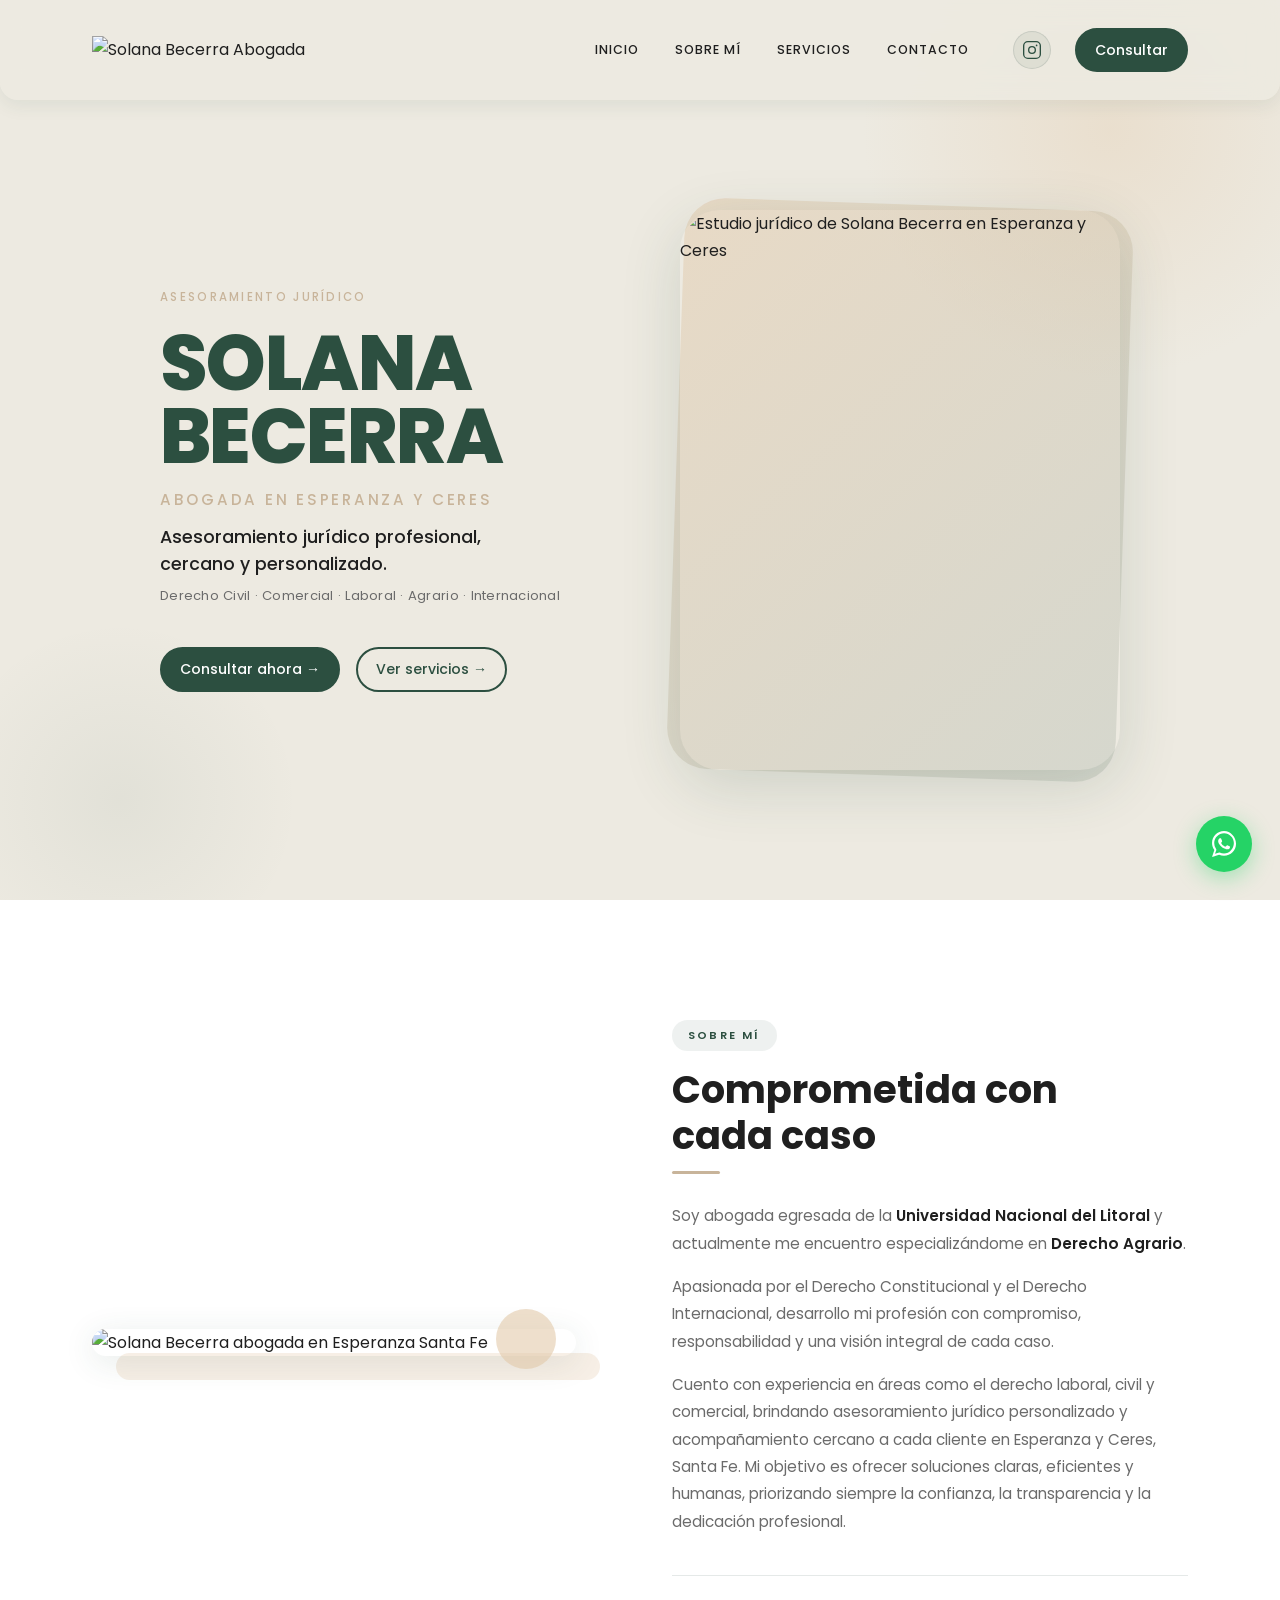
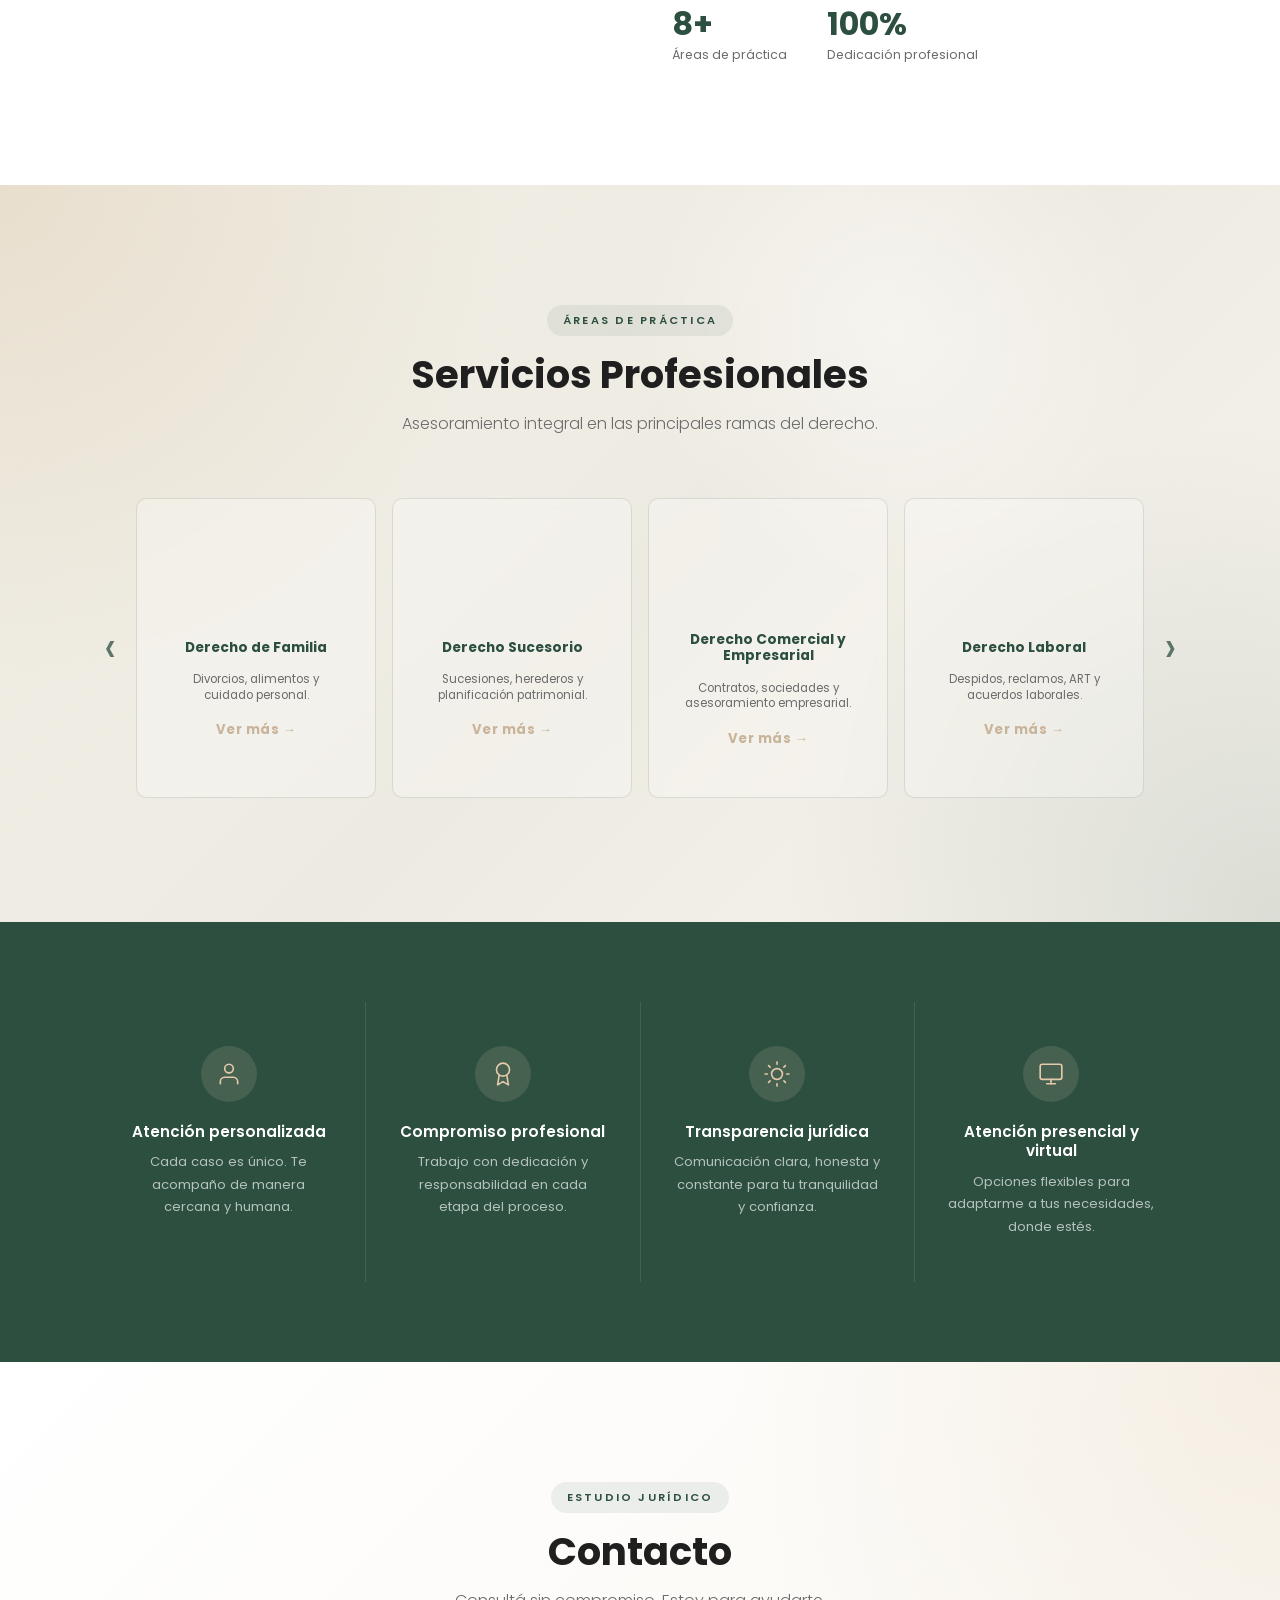
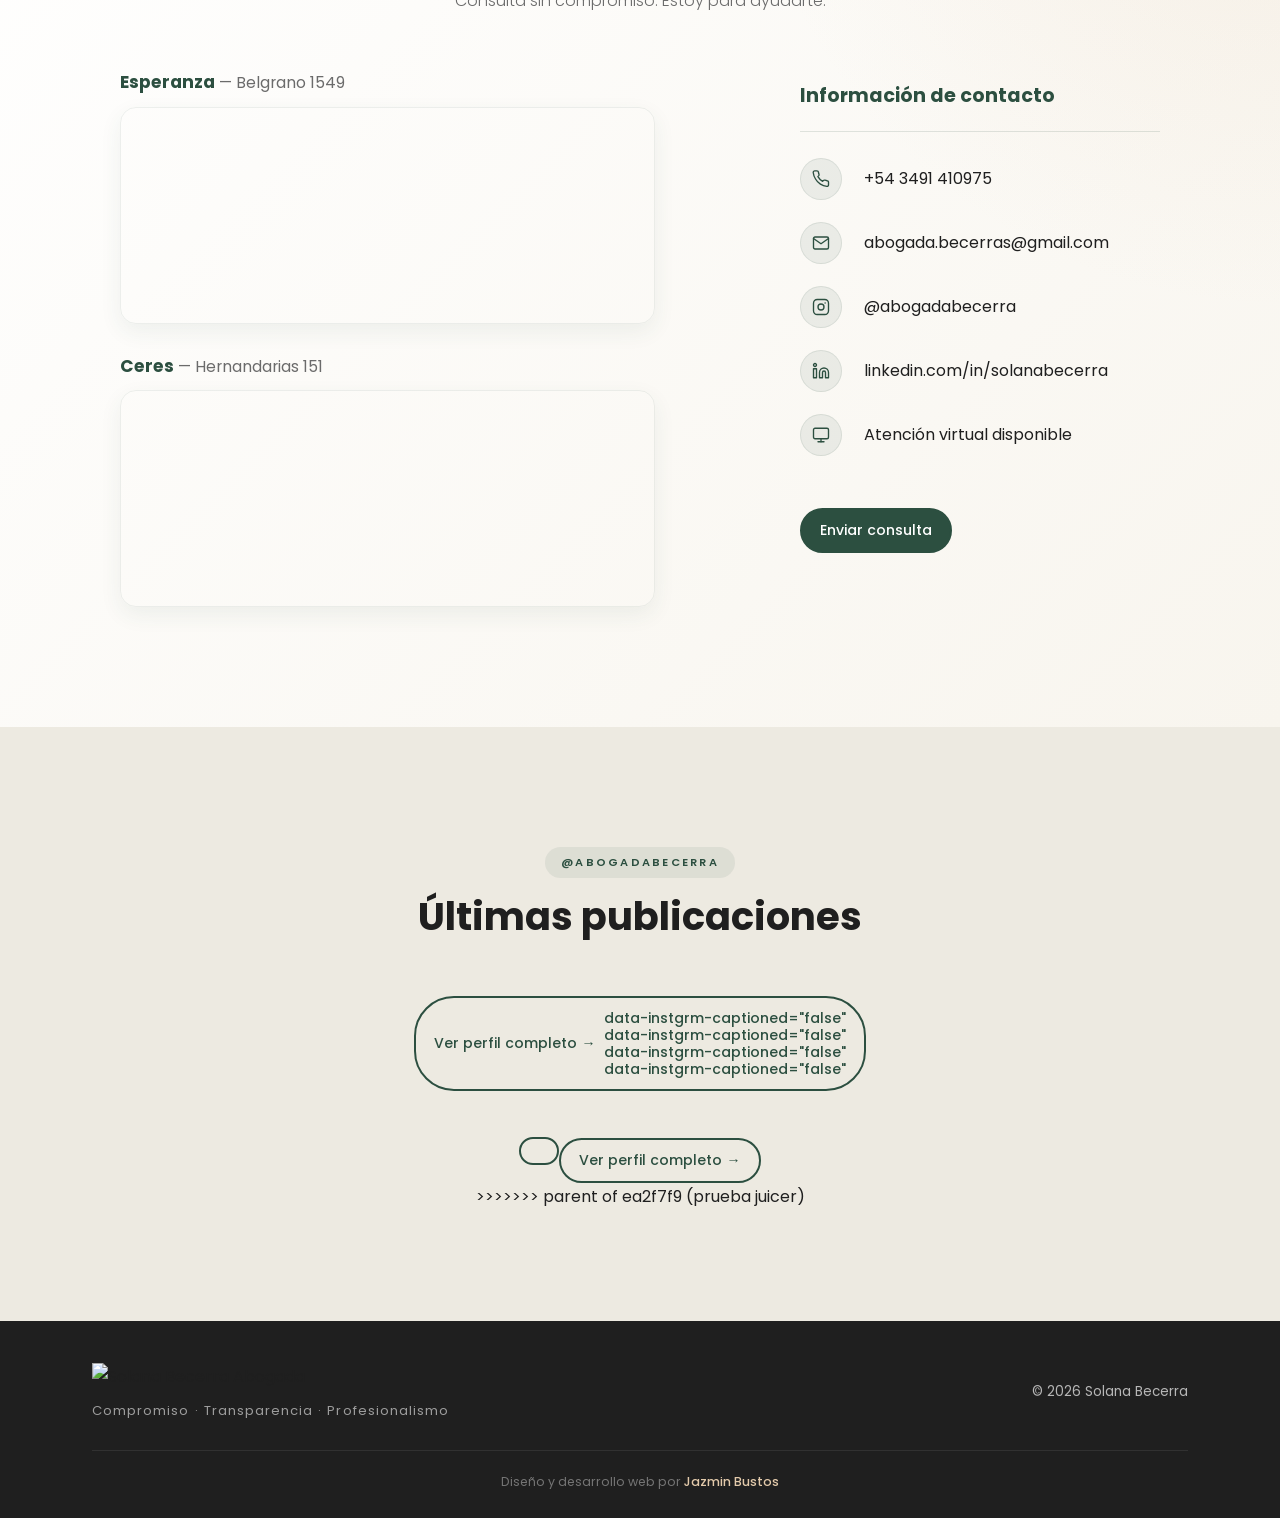
==== commit 0a6c5c5a: "?" ====
--- a/index.html
+++ b/index.html
@@ -410,26 +410,6 @@
       <h2 class="section-title">Últimas publicaciones</h2>
     </div>
 
-<<<<<<< HEAD
-    <div class="instagram__feed">
-
-      <div
-        class="juicer-feed"
-        data-feed-id="egeaainmobiliariaoficial">
-      </div>
-
-      <script
-        type="text/javascript"
-        src="https://www.juicer.io/embed/egeaainmobiliariaoficial/embed-code.js"
-        async
-        defer>
-      </script>
-
-    </div>
-
-    <div class="instagram__cta">
-      <a href="https://instagram.com/abogadabecerra" target="_blank" class="btn btn--outline">
-=======
     <div class="instagram__embed-grid">
       <div
         class="elfsight-app-9785d77f-876a-4374-9cdb-d803361377c9"
@@ -441,11 +421,45 @@
       <a href="https://instagram.com/abogadabecerra"
          target="_blank"
          class="btn btn--outline">
->>>>>>> parent of 65f18c9 (Revert "Update index.html")
-        Ver perfil completo →
+        Ver perfil completo &rarr;
+    <div class="instagram__embed-grid">
+
+      <blockquote
+        class="instagram-media"
+        data-instgrm-permalink="https://www.instagram.com/p/DQ-C9u6Dslo/"
+        data-instgrm-version="14">
+        data-instgrm-captioned="false"
+      </blockquote>
+
+      <blockquote
+        class="instagram-media"
+        data-instgrm-permalink="https://www.instagram.com/p/DQra_UcDtjr/"
+        data-instgrm-version="14">
+        data-instgrm-captioned="false"
+      </blockquote>
+
+      <blockquote
+        class="instagram-media"
+        data-instgrm-permalink="https://www.instagram.com/p/DQplGOvjoaU/"
+        data-instgrm-version="14">
+        data-instgrm-captioned="false"
+      </blockquote>
+
+      <blockquote
+        class="instagram-media"
+        data-instgrm-permalink="https://www.instagram.com/p/DOtapPzjqlV/"
+        data-instgrm-version="14">
+        data-instgrm-captioned="false"
+      </blockquote>
+
+    </div>
+
+    <div class="instagram__cta">
+      <a href="https://instagram.com/abogadabecerra" target="_blank" class="btn btn--outline">
+        Ver perfil completo &rarr;
       </a>
     </div>
-
+>>>>>>> parent of ea2f7f9 (prueba juicer)
   </div>
 </section>
 
@@ -482,7 +496,6 @@
   </svg>
 </a>
 
-<script src="https://elfsightcdn.com/platform.js" async></script>
 <script src="https://unpkg.com/lucide@latest"></script>
 <script src="assets/js/main.js?v=4"></script>
 
--- a/style.css
+++ b/style.css
@@ -1436,4 +1436,3 @@
   color: var(--color-beige);
   border-color: var(--color-beige);
 }
-
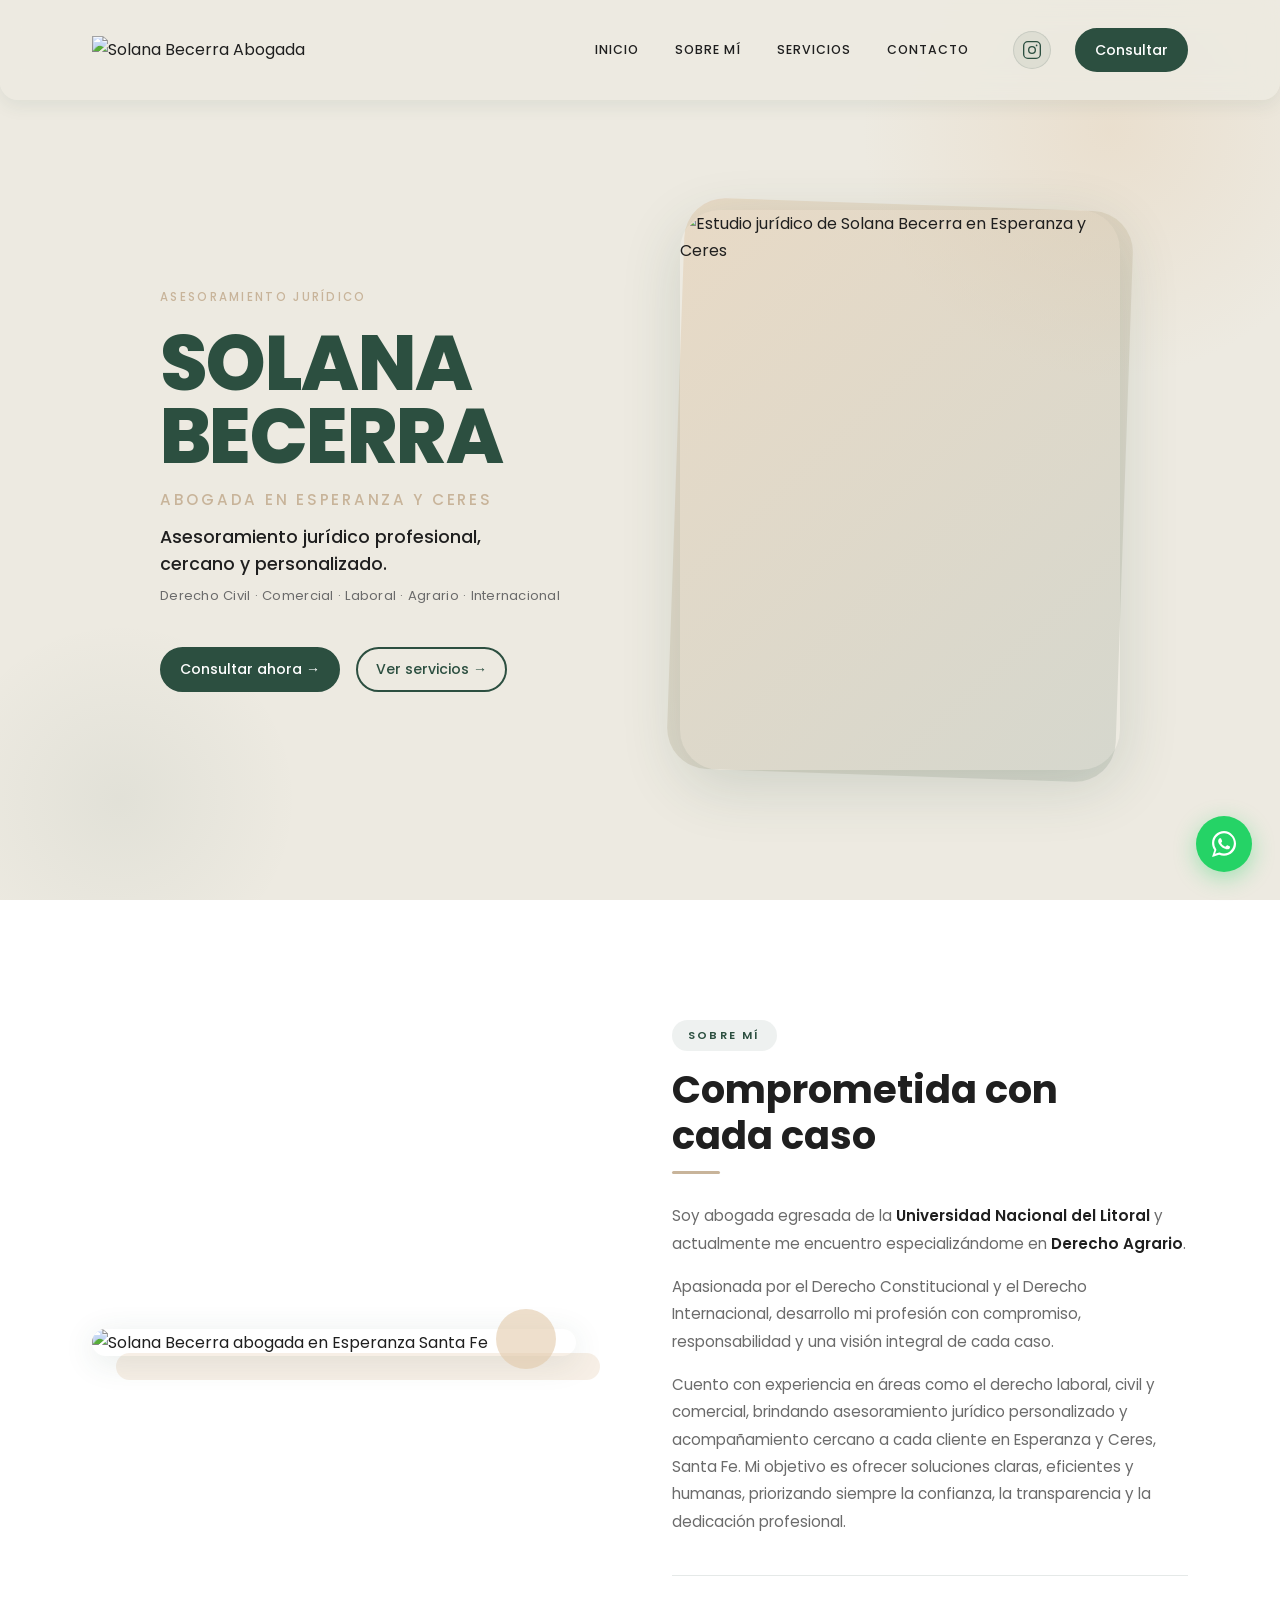
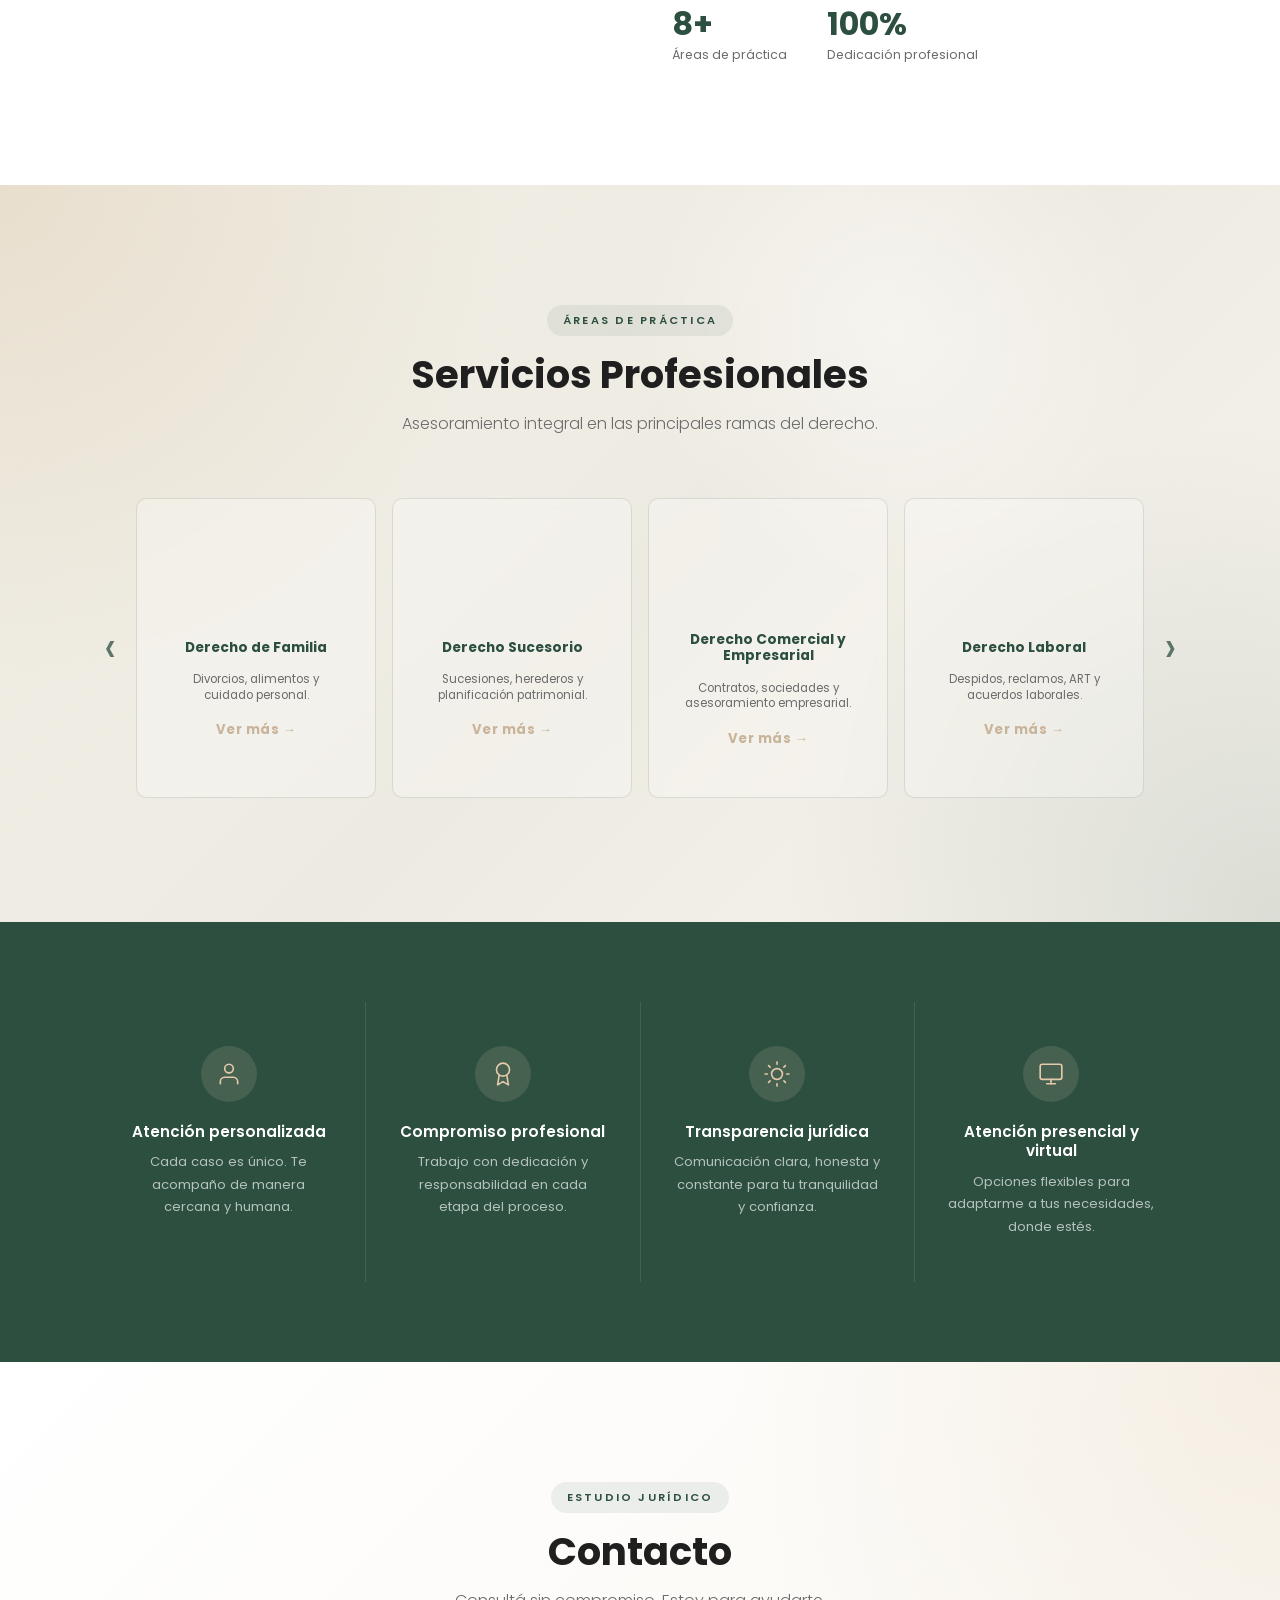
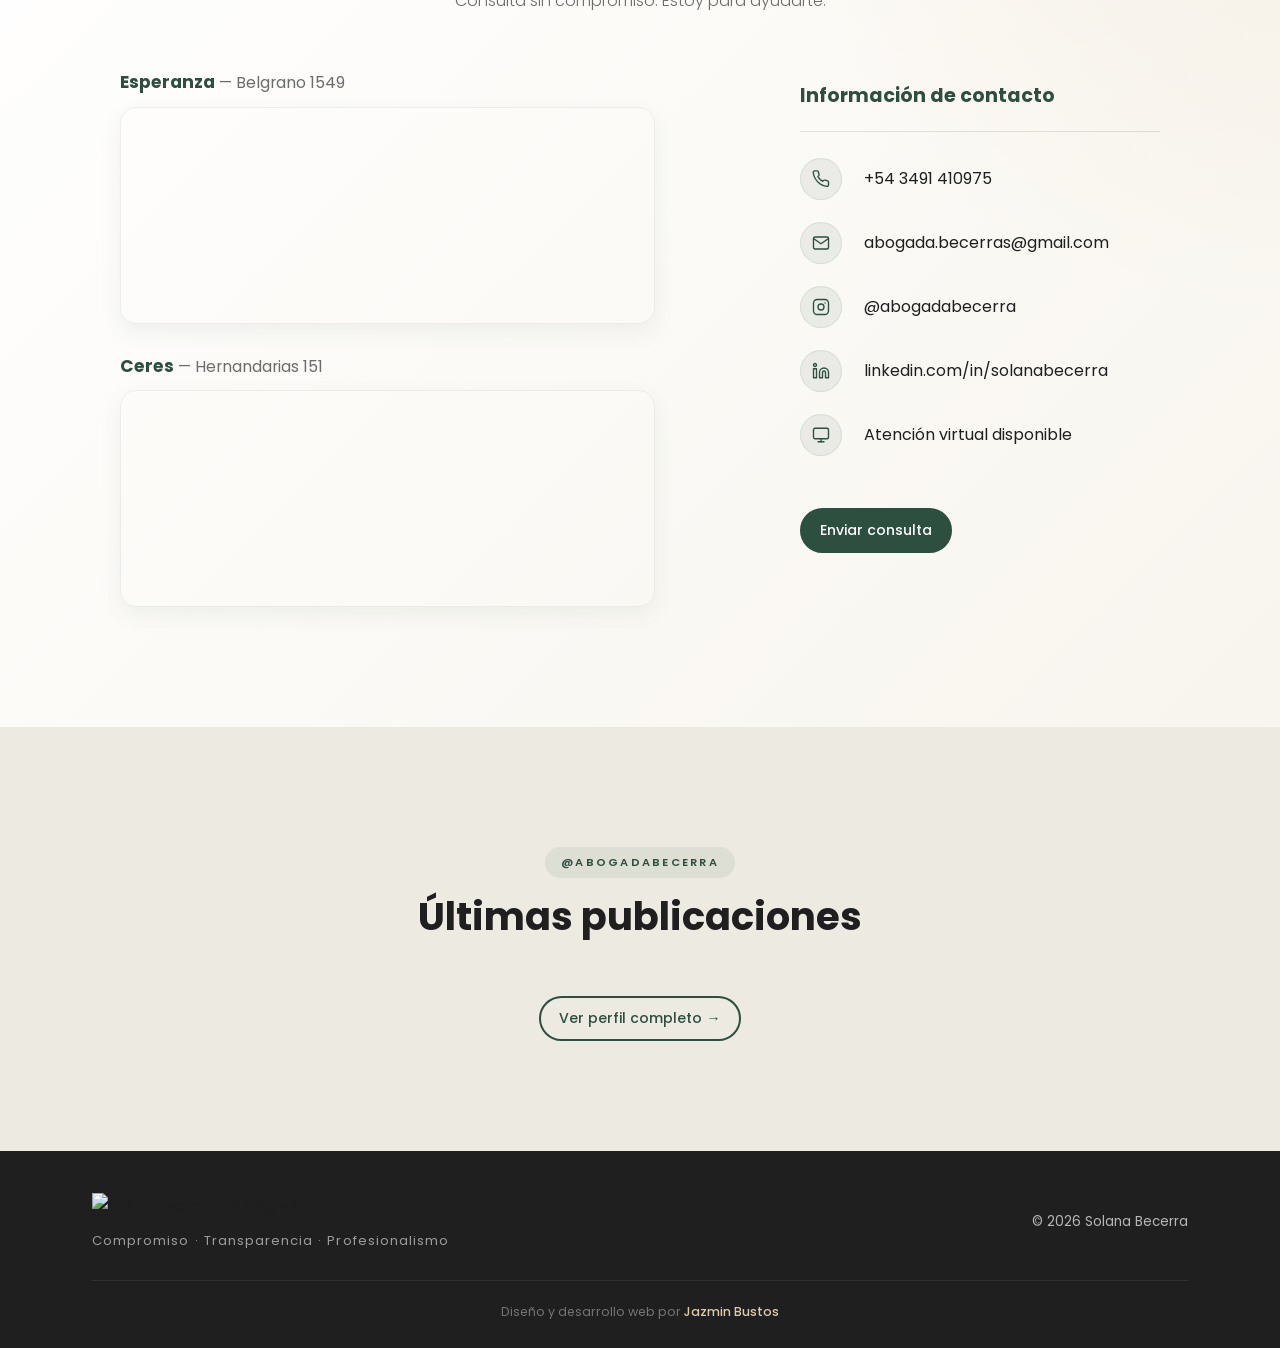
==== commit 4c8f31b4: "ELF" ====
--- a/index.html
+++ b/index.html
@@ -410,56 +410,14 @@
       <h2 class="section-title">Últimas publicaciones</h2>
     </div>
 
-    <div class="instagram__embed-grid">
-      <div
-        class="elfsight-app-9785d77f-876a-4374-9cdb-d803361377c9"
-        data-elfsight-app-lazy>
-      </div>
-    </div>
-
-    <div class="instagram__cta">
-      <a href="https://instagram.com/abogadabecerra"
-         target="_blank"
-         class="btn btn--outline">
-        Ver perfil completo &rarr;
-    <div class="instagram__embed-grid">
-
-      <blockquote
-        class="instagram-media"
-        data-instgrm-permalink="https://www.instagram.com/p/DQ-C9u6Dslo/"
-        data-instgrm-version="14">
-        data-instgrm-captioned="false"
-      </blockquote>
-
-      <blockquote
-        class="instagram-media"
-        data-instgrm-permalink="https://www.instagram.com/p/DQra_UcDtjr/"
-        data-instgrm-version="14">
-        data-instgrm-captioned="false"
-      </blockquote>
-
-      <blockquote
-        class="instagram-media"
-        data-instgrm-permalink="https://www.instagram.com/p/DQplGOvjoaU/"
-        data-instgrm-version="14">
-        data-instgrm-captioned="false"
-      </blockquote>
-
-      <blockquote
-        class="instagram-media"
-        data-instgrm-permalink="https://www.instagram.com/p/DOtapPzjqlV/"
-        data-instgrm-version="14">
-        data-instgrm-captioned="false"
-      </blockquote>
-
-    </div>
+<div class="elfsight-app-9785d77f-876a-4374-9cdb-d803361377c9" data-elfsight-app-lazy></div>
 
     <div class="instagram__cta">
       <a href="https://instagram.com/abogadabecerra" target="_blank" class="btn btn--outline">
         Ver perfil completo &rarr;
       </a>
     </div>
->>>>>>> parent of ea2f7f9 (prueba juicer)
+
   </div>
 </section>
 
@@ -496,6 +454,7 @@
   </svg>
 </a>
 
+<script src="https://elfsightcdn.com/platform.js" async></script>
 <script src="https://unpkg.com/lucide@latest"></script>
 <script src="assets/js/main.js?v=4"></script>
 
--- a/style.css
+++ b/style.css
@@ -876,11 +876,7 @@
   margin-top: 46px;
 }
 
-/* Fuerza ancho completo del widget */
-.juicer-feed{
-  width: 100% !important;
-  max-width: 100% !important;
-}
+
 /* ============================================================
    FOOTER
    ============================================================ */
@@ -1435,4 +1431,4 @@
   background: transparent;
   color: var(--color-beige);
   border-color: var(--color-beige);
-}
+}
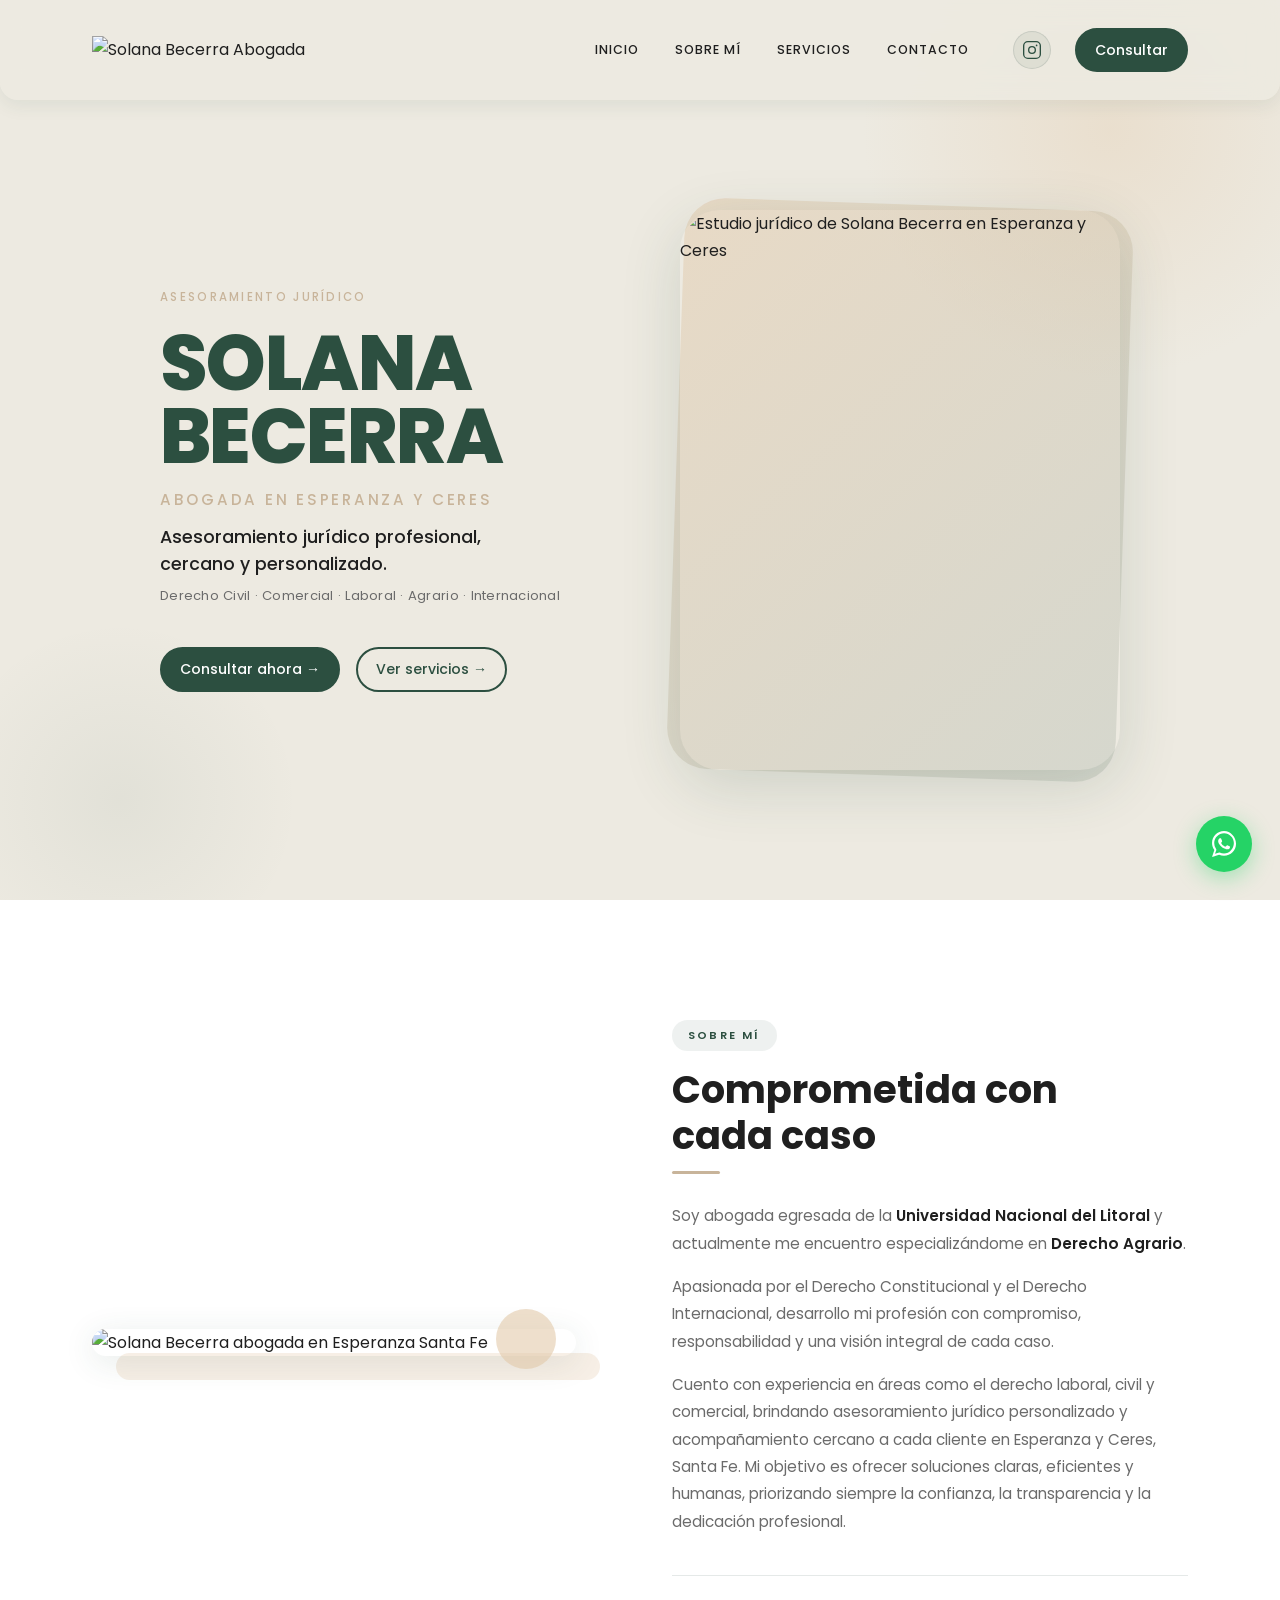
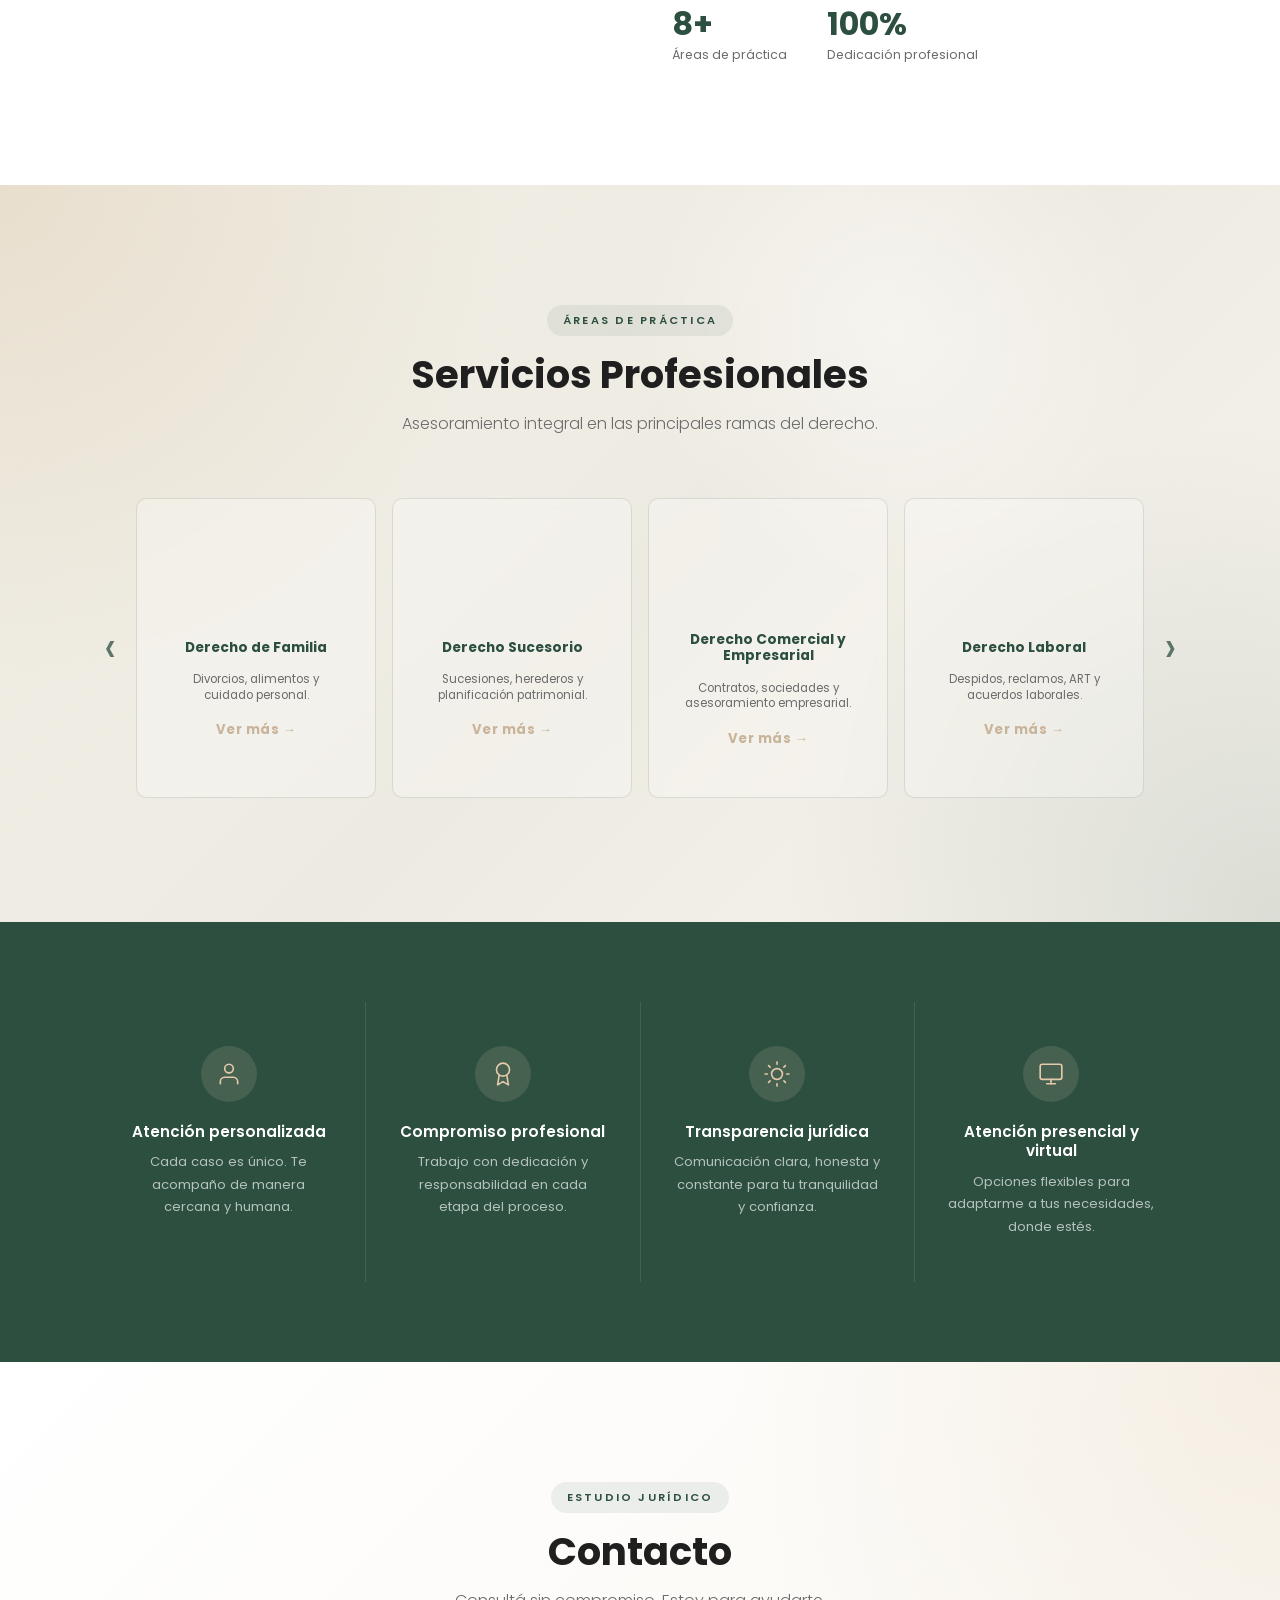
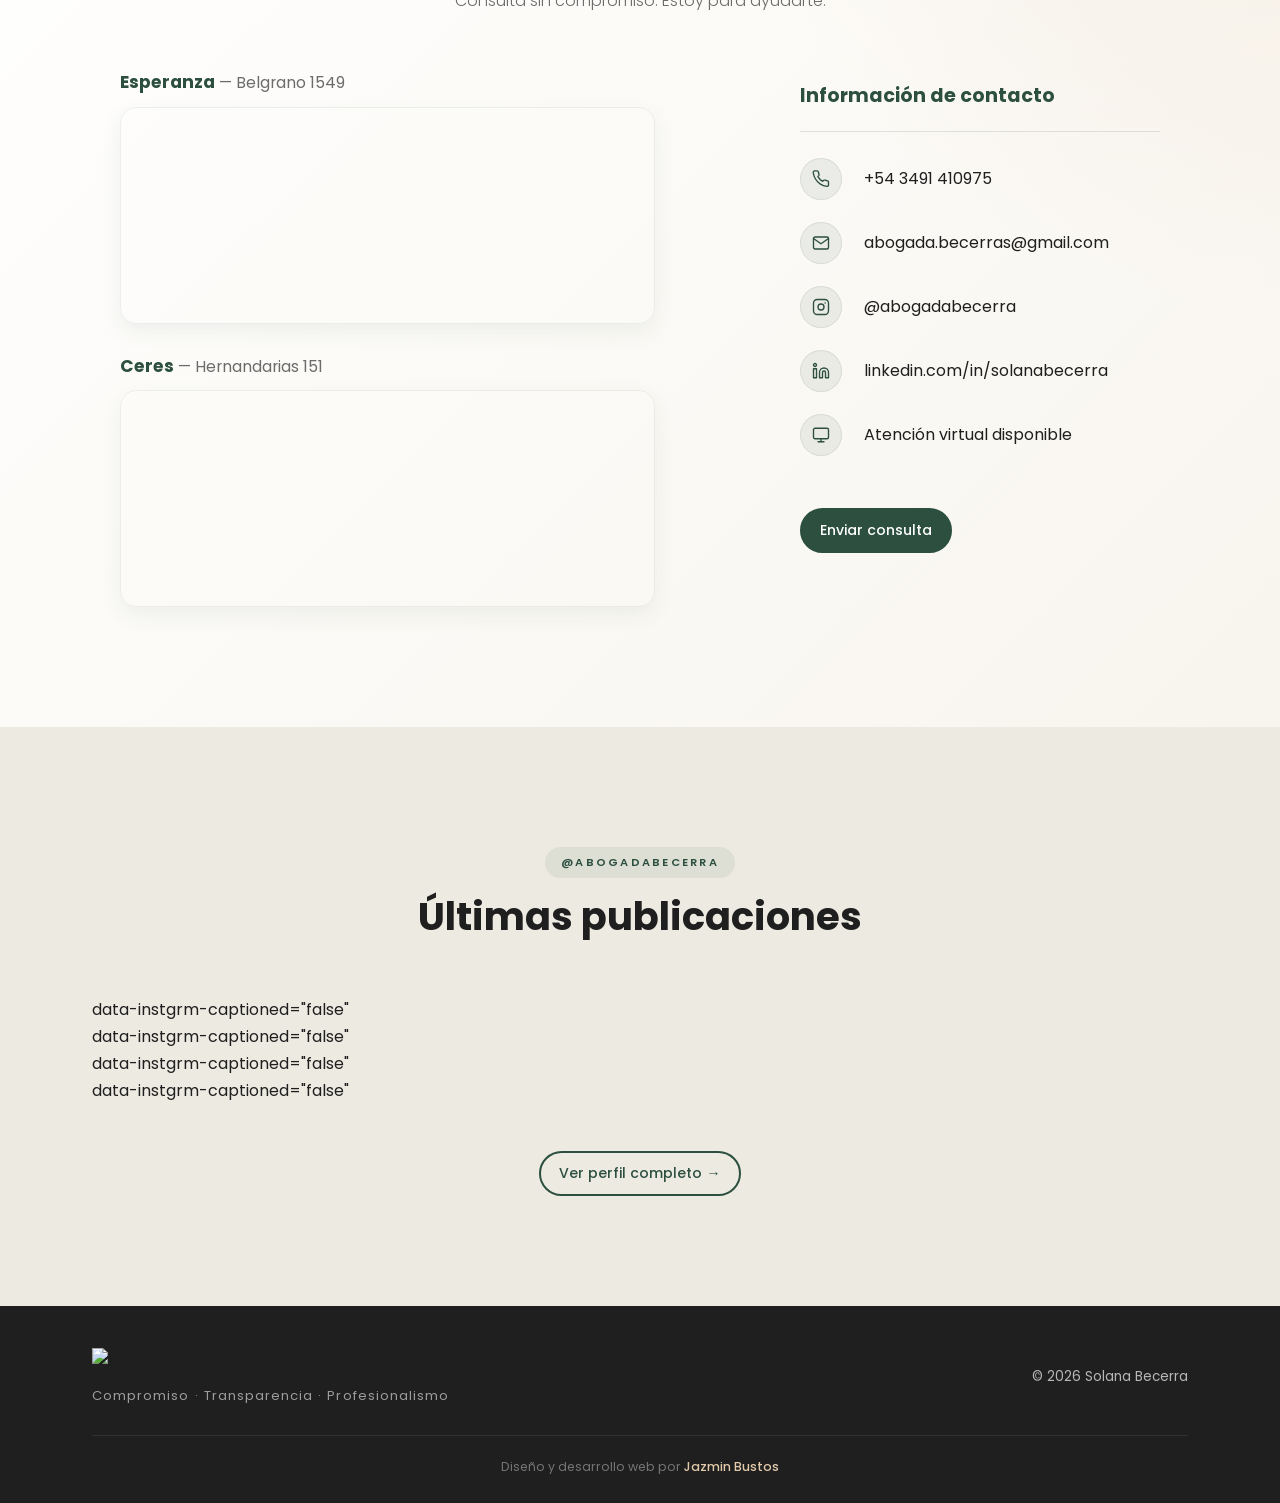
==== commit 4419c40e: "vuelta atras index" ====
--- a/index.html
+++ b/index.html
@@ -410,7 +410,37 @@
       <h2 class="section-title">Últimas publicaciones</h2>
     </div>
 
-<div class="elfsight-app-9785d77f-876a-4374-9cdb-d803361377c9" data-elfsight-app-lazy></div>
+    <div class="instagram__embed-grid">
+
+      <blockquote
+        class="instagram-media"
+        data-instgrm-permalink="https://www.instagram.com/p/DQ-C9u6Dslo/"
+        data-instgrm-version="14">
+        data-instgrm-captioned="false"
+      </blockquote>
+
+      <blockquote
+        class="instagram-media"
+        data-instgrm-permalink="https://www.instagram.com/p/DQra_UcDtjr/"
+        data-instgrm-version="14">
+        data-instgrm-captioned="false"
+      </blockquote>
+
+      <blockquote
+        class="instagram-media"
+        data-instgrm-permalink="https://www.instagram.com/p/DQplGOvjoaU/"
+        data-instgrm-version="14">
+        data-instgrm-captioned="false"
+      </blockquote>
+
+      <blockquote
+        class="instagram-media"
+        data-instgrm-permalink="https://www.instagram.com/p/DOtapPzjqlV/"
+        data-instgrm-version="14">
+        data-instgrm-captioned="false"
+      </blockquote>
+
+    </div>
 
     <div class="instagram__cta">
       <a href="https://instagram.com/abogadabecerra" target="_blank" class="btn btn--outline">
@@ -454,7 +484,7 @@
   </svg>
 </a>
 
-<script src="https://elfsightcdn.com/platform.js" async></script>
+
 <script src="https://unpkg.com/lucide@latest"></script>
 <script src="assets/js/main.js?v=4"></script>
 
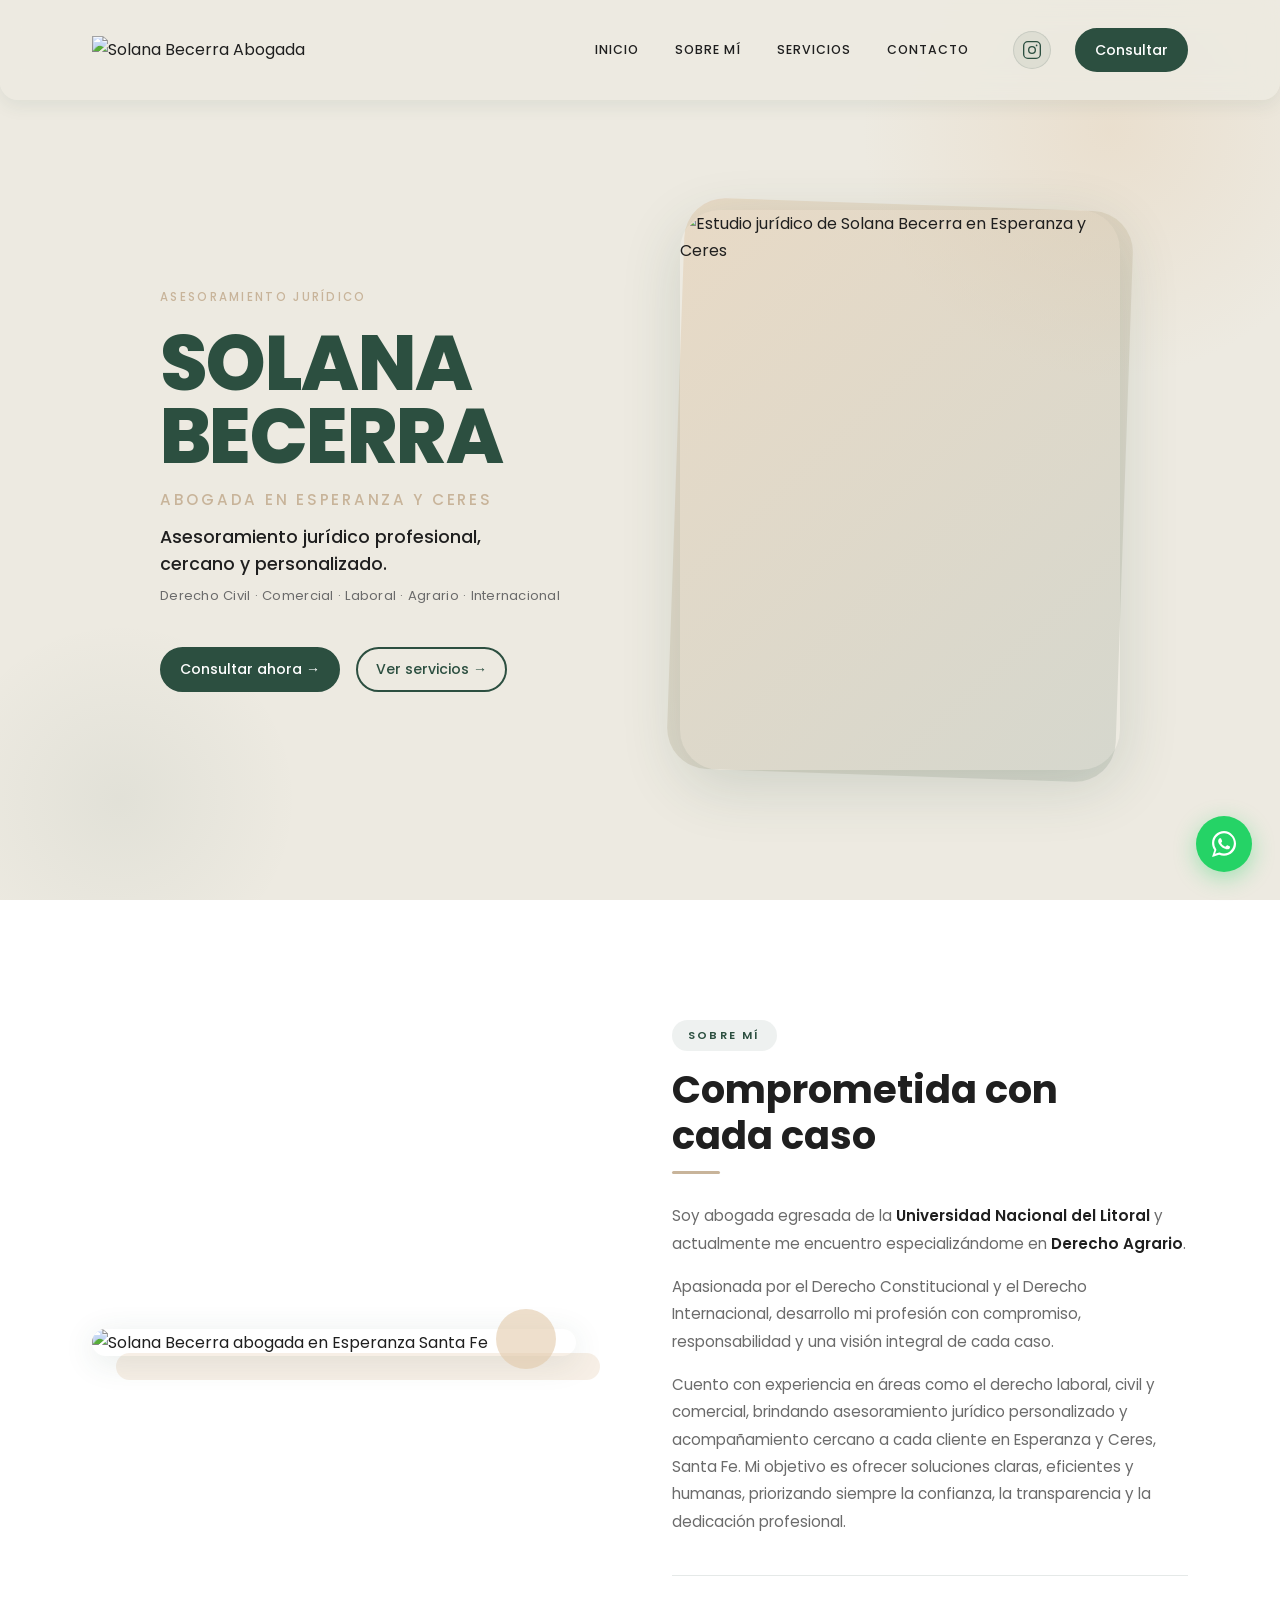
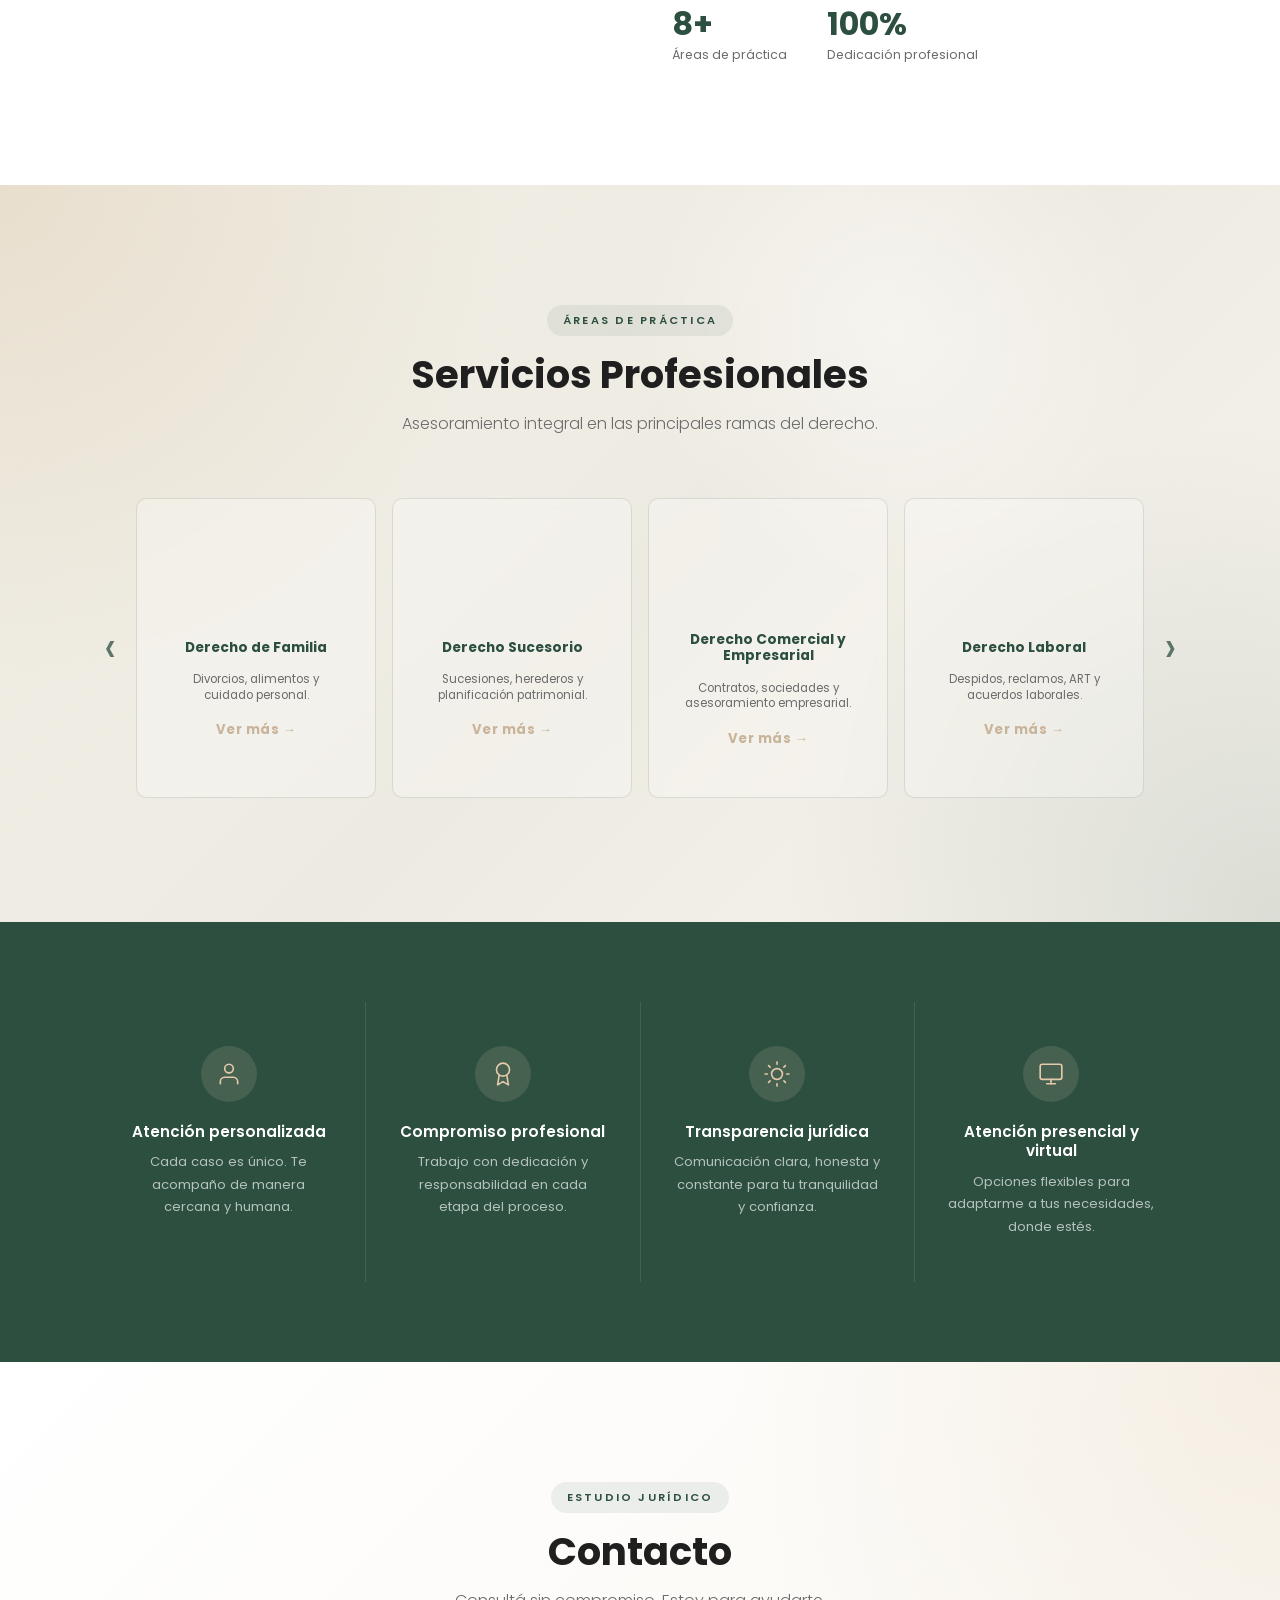
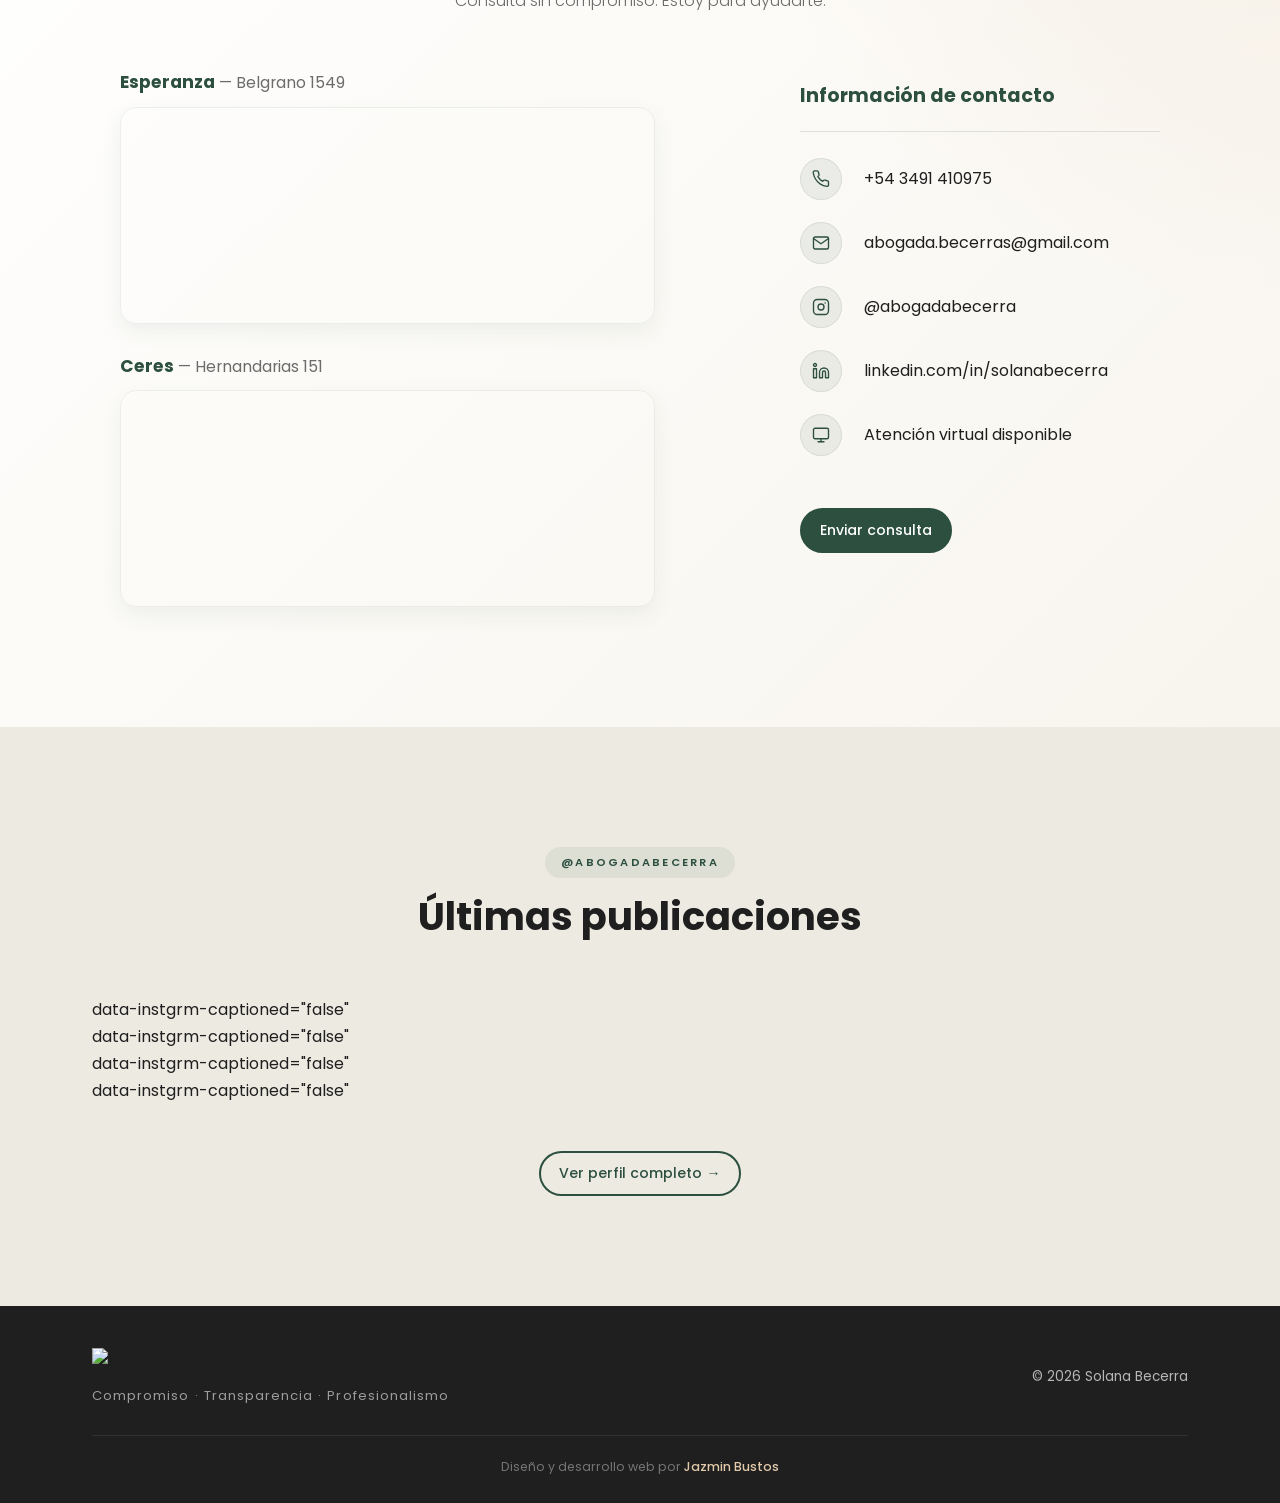
==== commit 94fc5b6f: "Update index.html" ====
--- a/index.html
+++ b/index.html
@@ -484,7 +484,7 @@
   </svg>
 </a>
 
-
+<script async src="https://platform.instagram.com/en_US/embeds.js"></script>
 <script src="https://unpkg.com/lucide@latest"></script>
 <script src="assets/js/main.js?v=4"></script>
 
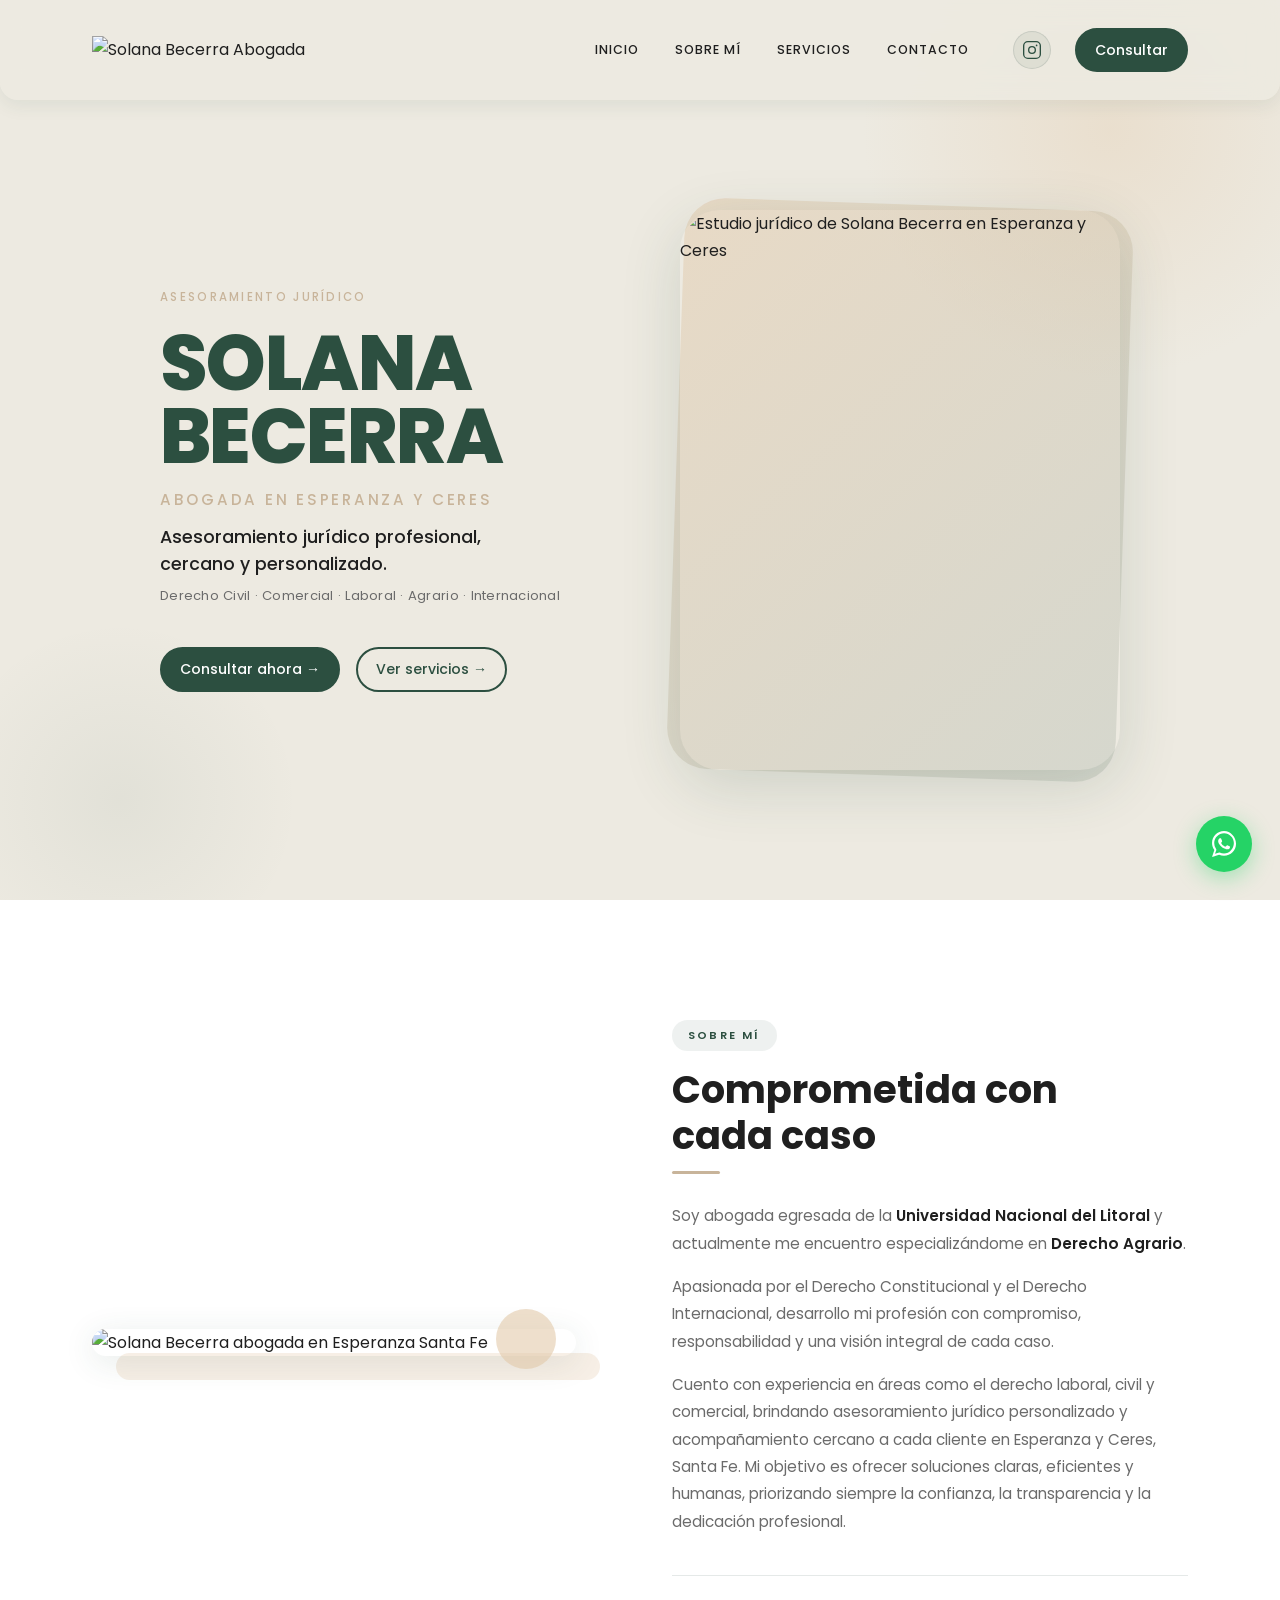
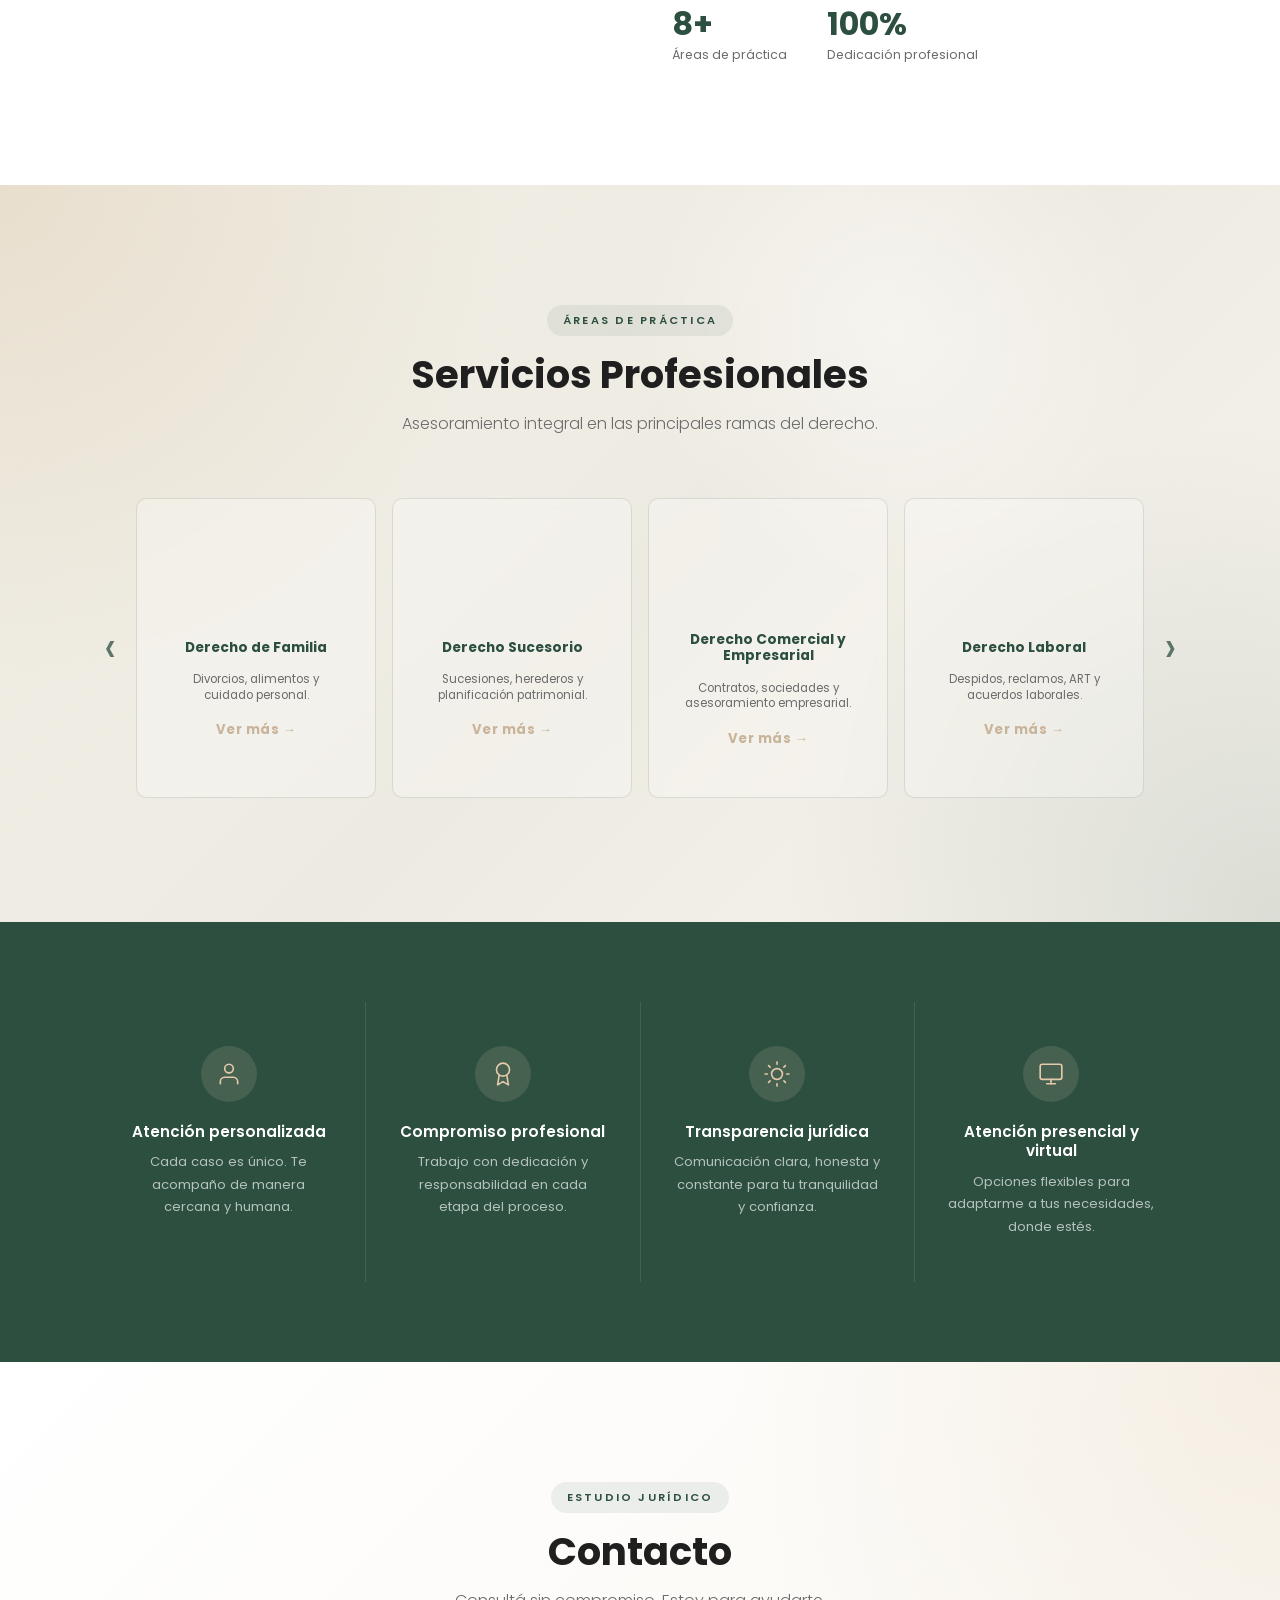
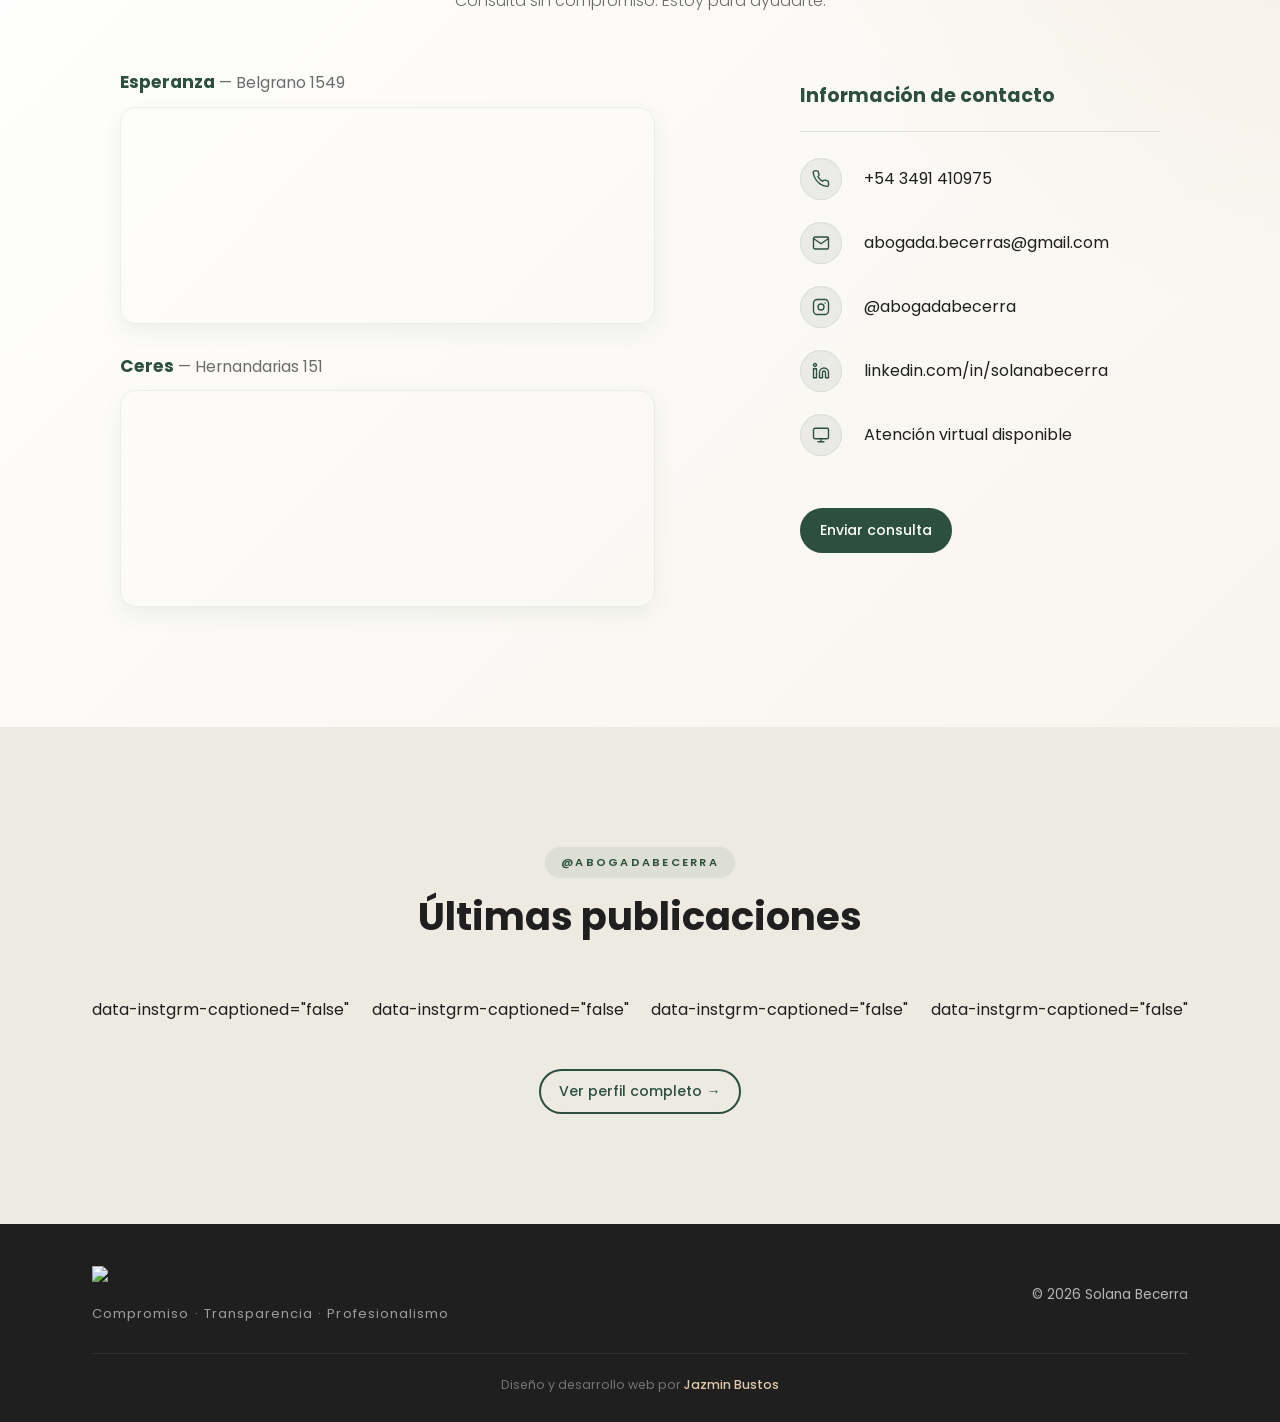
==== commit 2f720223: "Update index.html" ====
--- a/index.html
+++ b/index.html
@@ -5,13 +5,13 @@
   <meta name="viewport" content="width=device-width, initial-scale=1.0" />
 <meta
   name="description"
-  content="Solana Becerra, abogada en Esperanza y Ceres especializada en derecho laboral, civil, comercial, agrario e internacional. Atención presencial y virtual."/>
-<title>Abogada en Esperanza y Ceres | Solana Becerra</title>
+  content="Solana Becerra - Abogada en Esperanza y Ceres especializada en derecho laboral, civil, comercial, agrario e internacional. Atención presencial y virtual."/>
+<title>Solana Becerra | Abogada en Esperanza y Ceres</title>
 
 <link rel="canonical" href="https://abogadabecerra.netlify.app/" />
 <meta name="robots" content="index, follow" />
-<meta property="og:title" content="Abogada en Esperanza y Ceres | Solana Becerra" />
-<meta property="og:description" content="Asesoramiento jurídico profesional en derecho laboral, civil, comercial, agrario e internacional." />
+<meta property="og:title" content="Solana Becerra | Abogada en Esperanza y Ceres" />
+<meta property="og:description" content="Solana Becerra - Abogada en Esperanza y Ceres, Santa Fe. Derecho laboral, civil, comercial, agrario e internacional. Atención presencial y virtual." />
 <meta property="og:image" content="https://abogadabecerra.netlify.app/assets/img/solana-becerra-hero.webp" />
 <meta property="og:url" content="https://abogadabecerra.netlify.app/" />
 <meta property="og:type" content="website" />
--- a/style.css
+++ b/style.css
@@ -859,23 +859,42 @@
 
 /* ============================================================
    INSTAGRAM
-============================================================ */
-
+   ============================================================ */
 .instagram {
   padding: 120px 0 110px;
   background: var(--color-warm-white);
 }
 
-.instagram__feed{
-  width: 100%;
-  margin-top: 40px;
-}
-
 .instagram__cta {
   text-align: center;
   margin-top: 46px;
 }
-
+.instagram__embed-grid {
+  display: grid;
+  grid-template-columns: repeat(4, 1fr);
+  gap: 22px;
+  align-items: start;
+  margin-bottom: 40px;
+}
+
+.instagram__embed-grid .instagram-media {
+  min-width: 0 !important;
+  width: 100% !important;
+  max-width: 100% !important;
+  margin: 0 !important;
+}
+
+@media (max-width: 1024px) {
+  .instagram__embed-grid {
+    grid-template-columns: repeat(2, 1fr);
+  }
+}
+
+@media (max-width: 768px) {
+  .instagram__embed-grid {
+    grid-template-columns: 1fr;
+  }
+}
 
 /* ============================================================
    FOOTER
@@ -1431,4 +1450,4 @@
   background: transparent;
   color: var(--color-beige);
   border-color: var(--color-beige);
-}+}
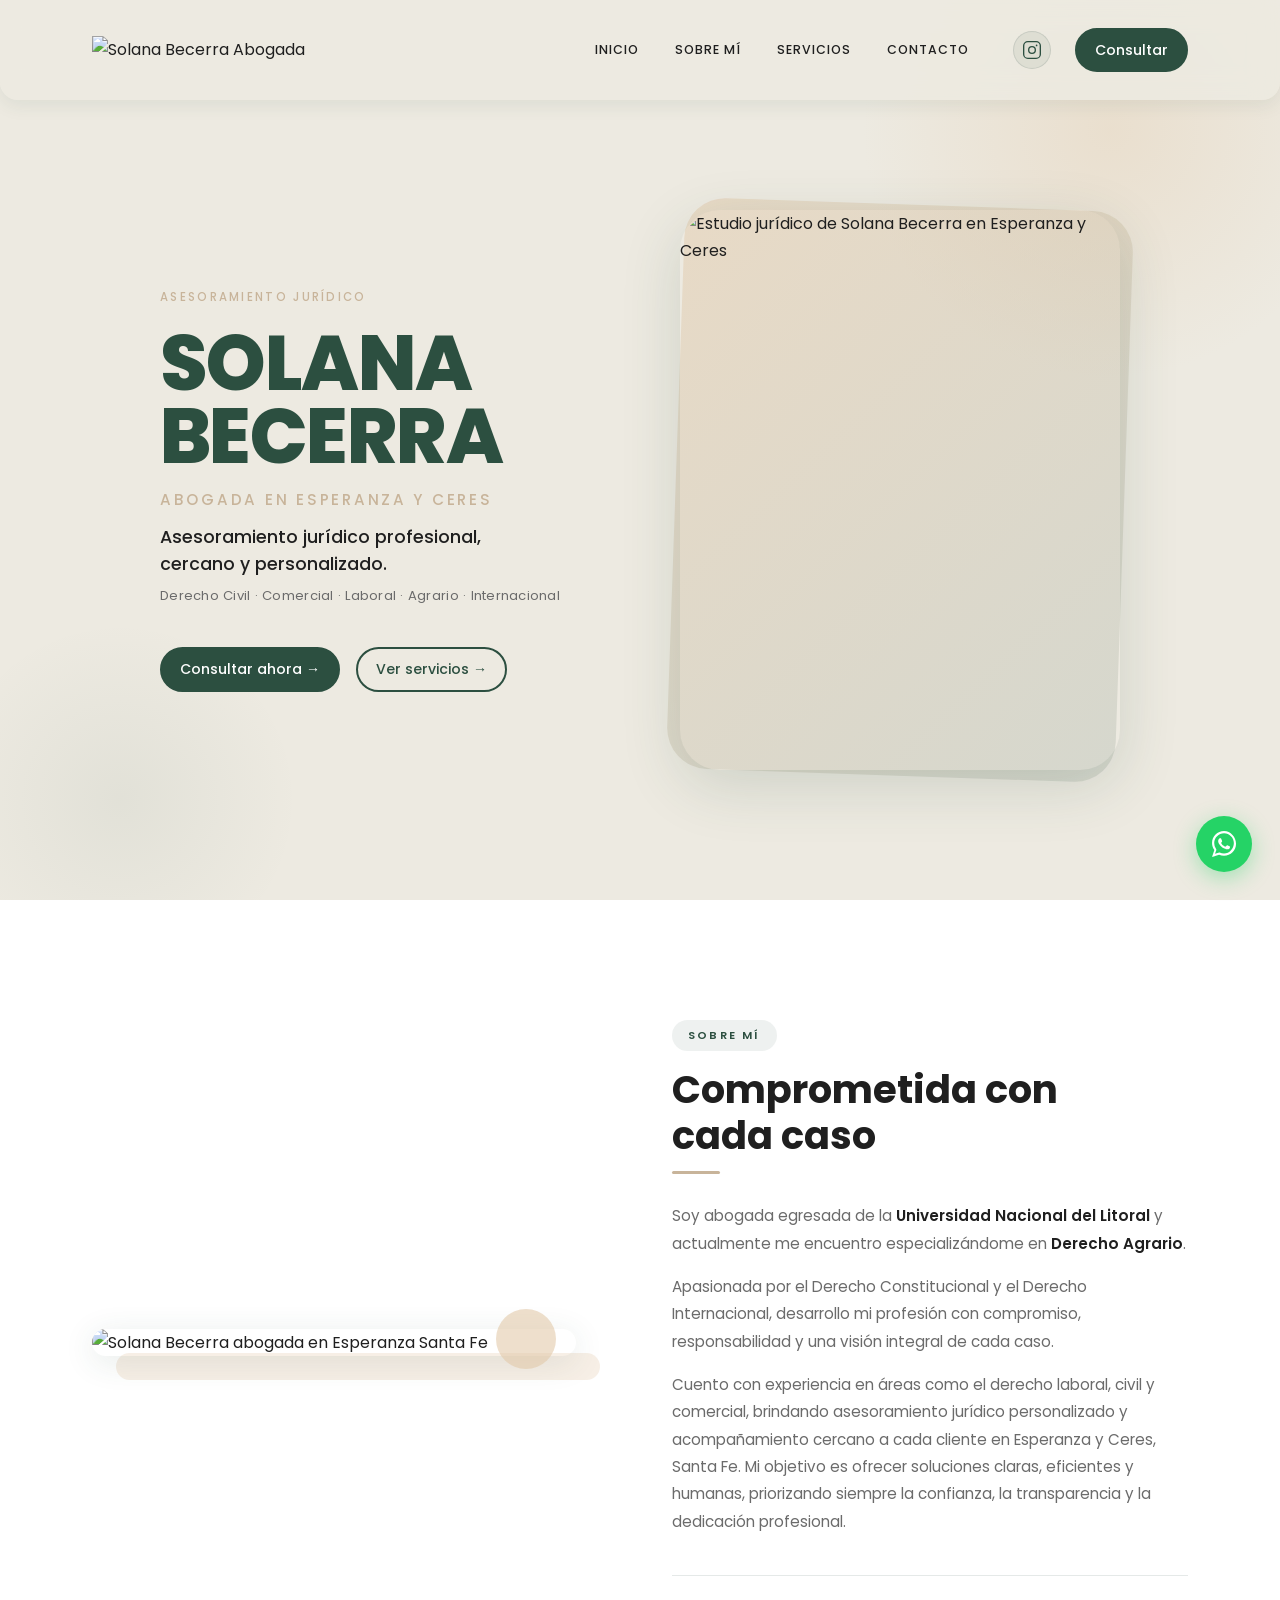
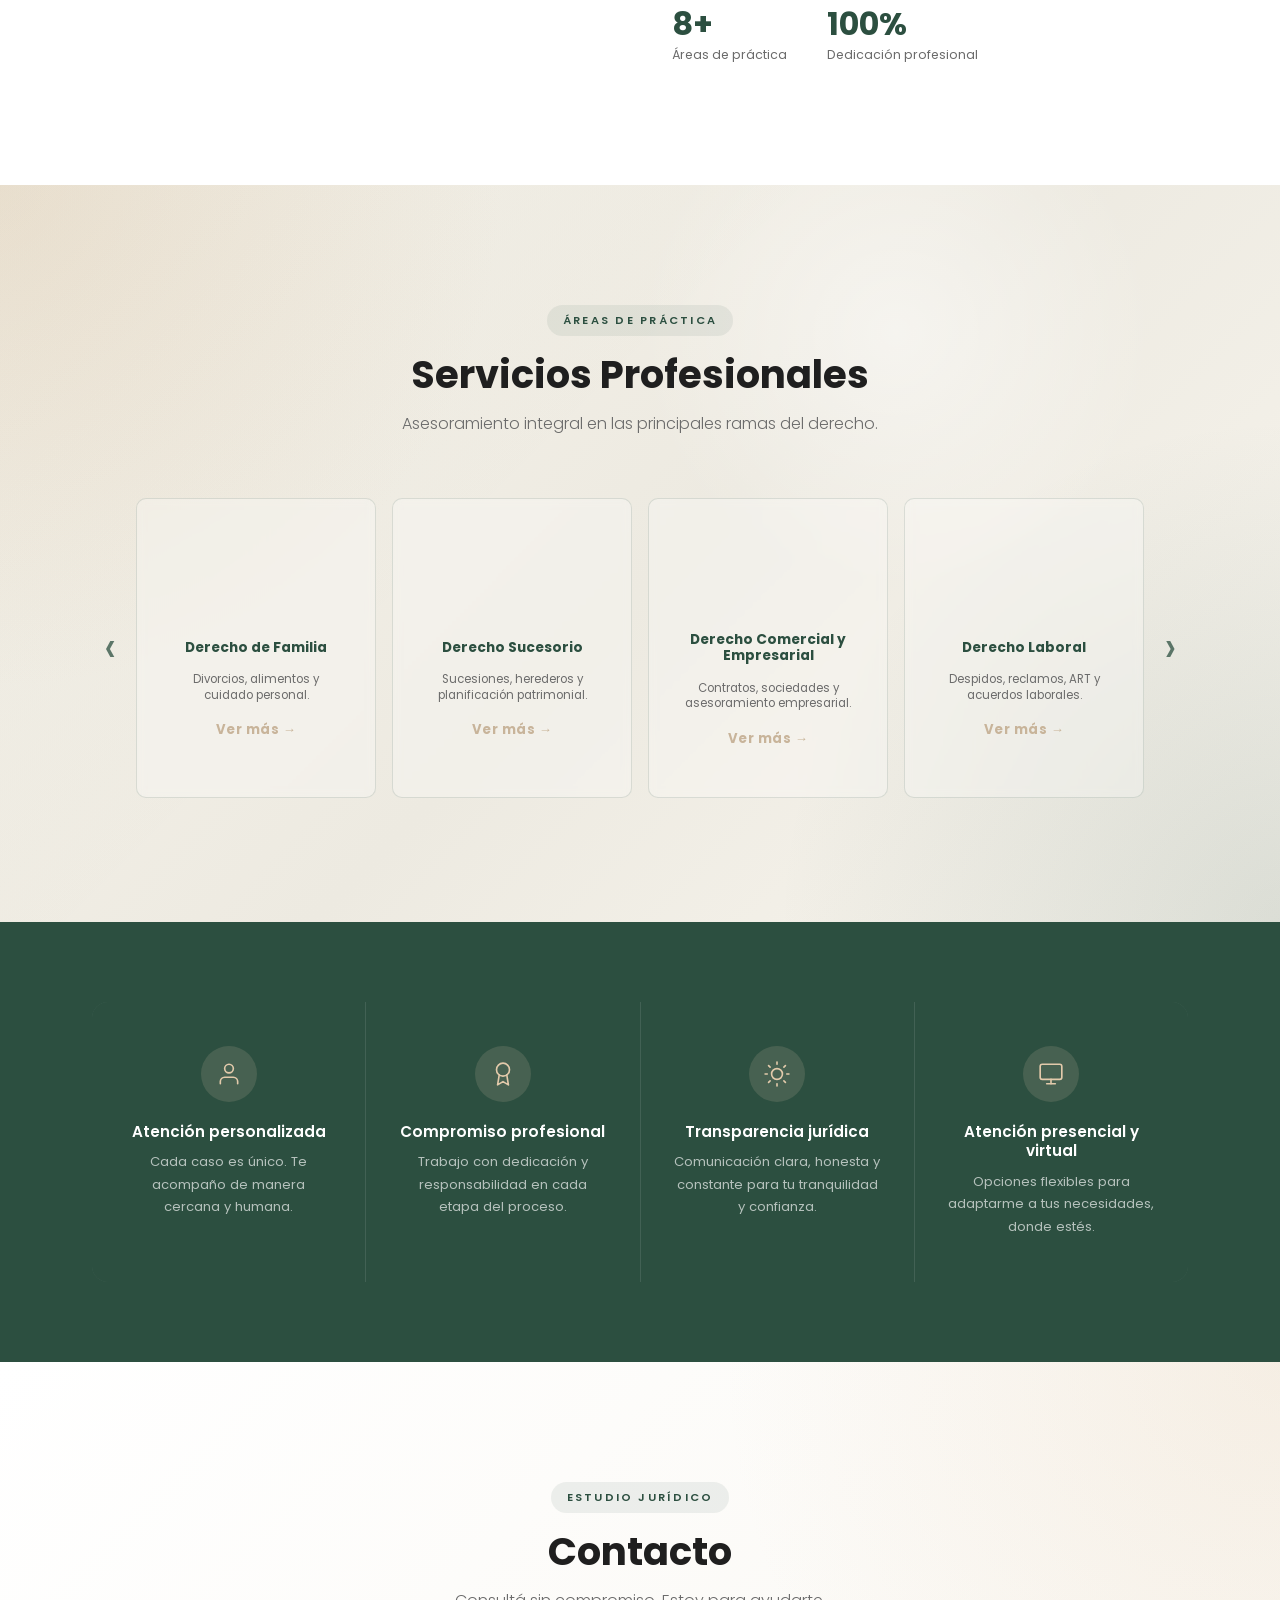
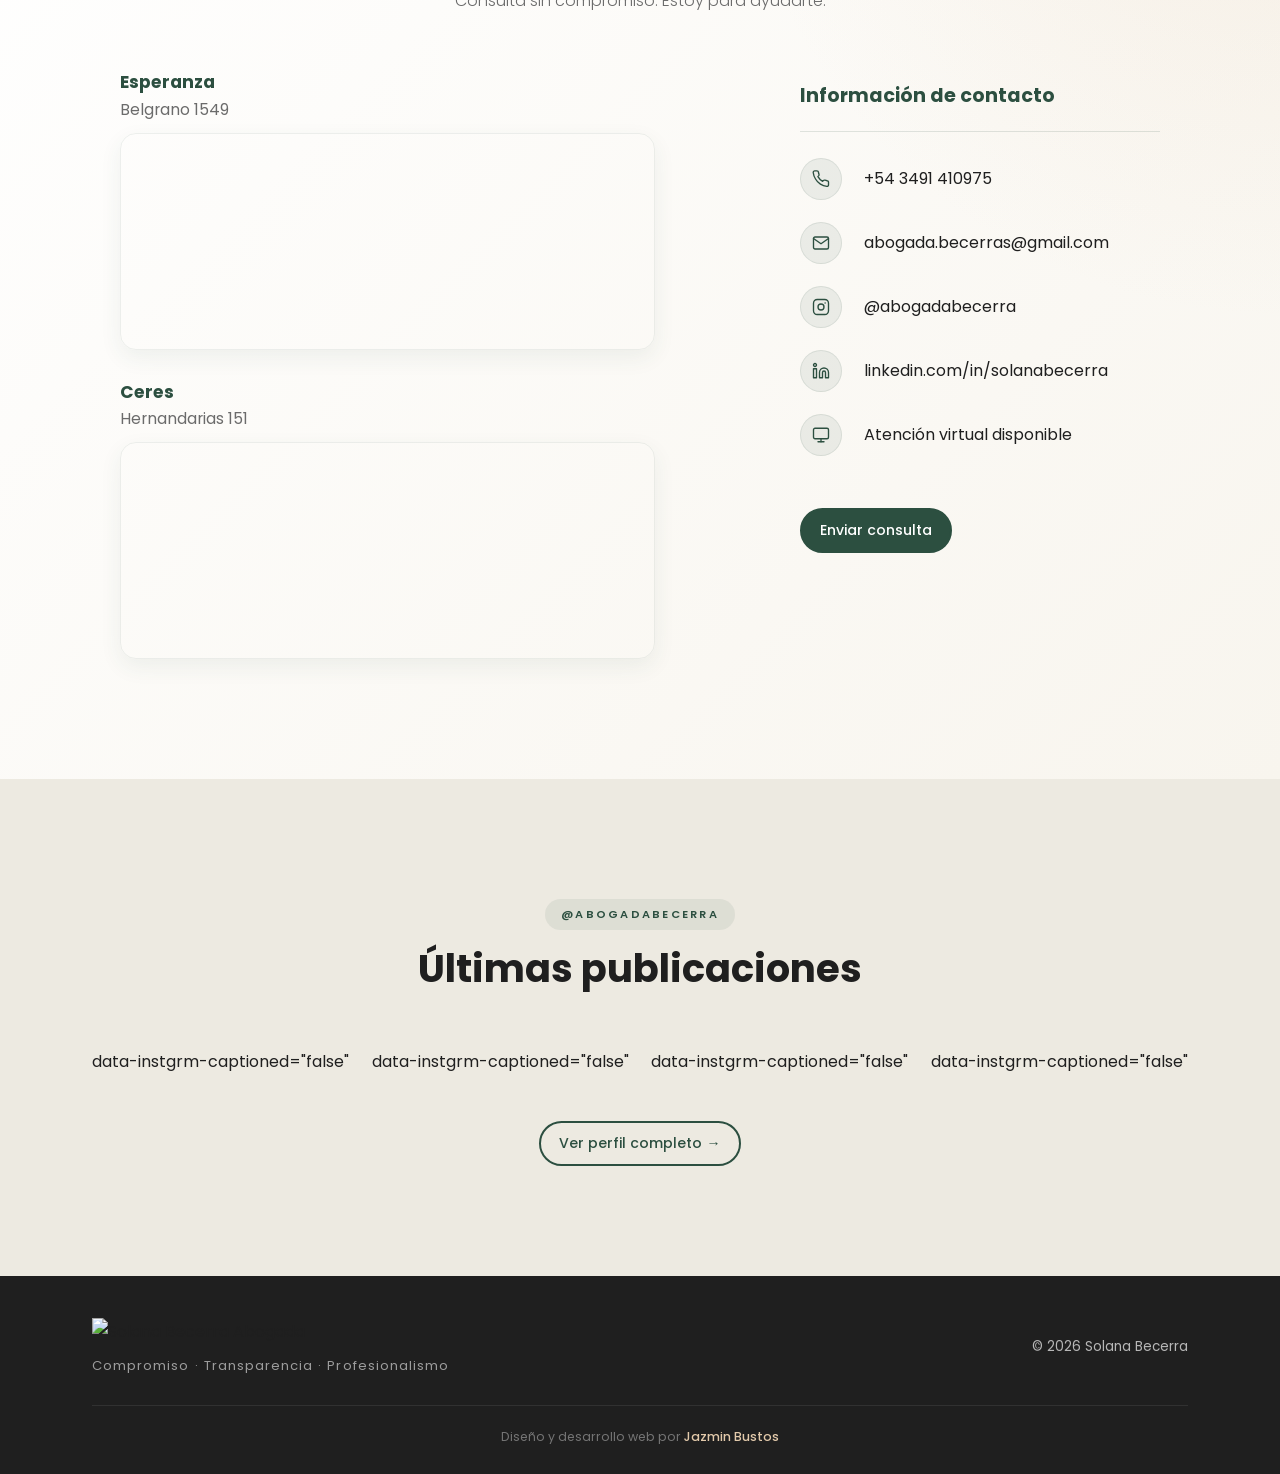
==== commit 06cba076: "ajustes seo" ====
--- a/index.html
+++ b/index.html
@@ -1,493 +1,494 @@
-<!DOCTYPE html>
-<html lang="es">
-<head>
-  <meta charset="UTF-8" />
-  <meta name="viewport" content="width=device-width, initial-scale=1.0" />
-<meta
-  name="description"
-  content="Solana Becerra - Abogada en Esperanza y Ceres especializada en derecho laboral, civil, comercial, agrario e internacional. Atención presencial y virtual."/>
-<title>Solana Becerra | Abogada en Esperanza y Ceres</title>
-
-<link rel="canonical" href="https://abogadabecerra.netlify.app/" />
-<meta name="robots" content="index, follow" />
-<meta property="og:title" content="Solana Becerra | Abogada en Esperanza y Ceres" />
-<meta property="og:description" content="Solana Becerra - Abogada en Esperanza y Ceres, Santa Fe. Derecho laboral, civil, comercial, agrario e internacional. Atención presencial y virtual." />
-<meta property="og:image" content="https://abogadabecerra.netlify.app/assets/img/solana-becerra-hero.webp" />
-<meta property="og:url" content="https://abogadabecerra.netlify.app/" />
-<meta property="og:type" content="website" />
-
-<meta name="twitter:card" content="summary_large_image" />
-<link rel="icon" type="image/png" href="assets/img/favicon_abogada_solana_becerra.png">
-    <link rel="preconnect" href="https://fonts.googleapis.com" />
-  <link rel="preconnect" href="https://fonts.gstatic.com" crossorigin />
-  <link href="https://fonts.googleapis.com/css2?family=Poppins:ital,wght@0,300;0,400;0,500;0,600;0,700;0,800;1,300;1,400&display=swap" rel="stylesheet" />
-  <link rel="stylesheet" href="style.css" />
-
-  <script type="application/ld+json">
-{
-  "@context": "https://schema.org",
-  "@type": "LegalService",
-  "name": "Solana Becerra",
-  "image": "https://abogadabecerra.netlify.app/assets/img/solana-becerra-hero.webp",
-  "url": "https://abogadabecerra.netlify.app/",
-  "telephone": "+543491410975",
-  "address": {
-    "@type": "PostalAddress",
-    "streetAddress": "Belgrano 1549",
-    "addressLocality": "Esperanza",
-    "addressRegion": "Santa Fe",
-    "addressCountry": "AR"
-  },
-  "sameAs": [
-    "https://instagram.com/abogadabecerra",
-    "https://www.linkedin.com/in/solanabecerra"
-  ]
-}
-</script>
-</head>
-<body>
- 
-  <!-- ========== HEADER ========== -->
-  <header class="header" id="header">
-    <div class="container header__inner">
- 
-<a href="#inicio" class="logo">
-  <img src="assets/img/logo-abogada-solana-becerra.png" alt="Solana Becerra Abogada" class="logo__img" />
-
-</a>
-
- 
-      <nav class="nav" id="nav">
-        <a href="#inicio" class="nav__link">Inicio</a>
-        <a href="#sobre-mi" class="nav__link">Sobre mí</a>
-        <a href="#servicios" class="nav__link">Servicios</a>
-        <a href="#contacto" class="nav__link">Contacto</a>
-      </nav>
- 
-      <div class="header__actions">
-        <a href="https://instagram.com/abogadabecerra" target="_blank" class="header__ig" aria-label="Instagram">
-          <svg xmlns="http://www.w3.org/2000/svg" width="20" height="20" viewBox="0 0 24 24" fill="none" stroke="currentColor" stroke-width="1.6" stroke-linecap="round" stroke-linejoin="round">
-            <rect x="2" y="2" width="20" height="20" rx="5" ry="5"/>
-            <circle cx="12" cy="12" r="4"/>
-            <circle cx="17.5" cy="6.5" r="1" fill="currentColor" stroke="none"/>
-          </svg>
-        </a>
-        <a href="#contacto" class="btn btn--primary">Consultar</a>
-      </div>
- 
-      <button class="hamburger" id="hamburger" aria-label="Menú">
-        <span></span><span></span><span></span>
-      </button>
- 
-    </div>
-  </header>
- 
-  <!-- ========== HERO ========== -->
-  <section class="hero" id="inicio">
-    <div class="container hero__inner">
- 
-      <div class="hero__content">
- <p class="hero__eyebrow">Asesoramiento Jurídico</p>
-
-<p class="hero__name"> SOLANA<br>BECERRA </p> 
-<h1 class="hero__seo-title"> Abogada en Esperanza y Ceres </h1>
-
-        <p class="hero__desc">Asesoramiento jurídico profesional,<br>cercano y personalizado.</p>
-        <p class="hero__areas">Derecho Civil · Comercial · Laboral · Agrario · Internacional</p>
-        <div class="hero__ctas">
-          <a href="#contacto" class="btn btn--primary">Consultar ahora &rarr;</a>
-          <a href="#servicios" class="btn btn--outline">Ver servicios &rarr;</a>
-        </div>
-      </div>
- 
-      <div class="hero__image-wrap">
-        <div class="hero__image-bg"></div>
-<img src="assets/img/solana-becerra-hero.webp" alt="Estudio jurídico de Solana Becerra en Esperanza y Ceres" class="hero__img" loading="lazy"/>
-      </div>
- 
-  </section>
- 
-  <!-- ========== SOBRE MÍ ========== -->
-  <section class="about" id="sobre-mi">
-    <div class="container about__inner">
- 
-      <div class="about__image-wrap">
-        <div class="about__img-bg"></div>
-<img src="assets/img/solana-becerra-sobre-mi.webp" alt="Solana Becerra abogada en Esperanza Santa Fe" class="about__img" loading="lazy"/>
-        <div class="about__img-accent"></div>
-      </div>
- 
-      <div class="about__content">
-        <span class="section-label">Sobre mí</span>
-        <h2 class="section-title">Comprometida con<br>cada caso</h2>
-        <div class="about__divider"></div>
-        <p class="about__text">
-          Soy abogada egresada de la <strong>Universidad Nacional del Litoral</strong> y actualmente me encuentro especializándome en <strong>Derecho Agrario</strong>.
-        </p>
-        <p class="about__text">
-          Apasionada por el Derecho Constitucional y el Derecho Internacional, desarrollo mi profesión con compromiso, responsabilidad y una visión integral de cada caso.
-        </p>
-<p class="about__text">
-  Cuento con experiencia en áreas como el derecho laboral, civil y comercial, brindando asesoramiento jurídico personalizado y acompañamiento cercano a cada cliente en Esperanza y Ceres, Santa Fe. Mi objetivo es ofrecer soluciones claras, eficientes y humanas, priorizando siempre la confianza, la transparencia y la dedicación profesional.
-</p>
-        <div class="about__stats">
-          <div class="about__stat">
-            <span class="about__stat-num">8+</span>
-            <span class="about__stat-label">Áreas de práctica</span>
-          </div>
-          <div class="about__stat">
-            <span class="about__stat-num">100%</span>
-            <span class="about__stat-label">Dedicación profesional</span>
-          </div>
-        </div>
-      </div>
- 
-    </div>
-  </section>
- 
-<!-- ========== SERVICIOS ========== -->
-<section class="services" id="servicios">
-  <div class="container">
-
-    <div class="section-header">
-      <span class="section-label">Áreas de práctica</span>
-      <h2 class="section-title">Servicios Profesionales</h2>
-      <p class="section-sub">Asesoramiento integral en las principales ramas del derecho.</p>
-    </div>
-
-    <div class="services-carousel">
-      <button class="services-carousel__btn services-carousel__btn--prev" type="button" aria-label="Servicio anterior">
-        &#8249;
-      </button>
-
-      <div class="services-carousel__viewport">
-        <div class="services-carousel__track" id="servicesTrack">
-
-          <article class="service-card">
-            <div class="service-card__icon">
-              <i data-lucide="users-round"></i>
-
-            </div>
-            <h3 class="service-card__title">Derecho de Familia</h3>
-            <p class="service-card__desc">Divorcios, alimentos y cuidado personal.</p>
-            <a href="servicios.html#familia" class="service-card__link">Ver más &rarr;</a>
-          </article>
-
-          <article class="service-card">
-            <div class="service-card__icon">
-              <i data-lucide="file-text"></i>
-            </div>
-            <h3 class="service-card__title">Derecho Sucesorio</h3>
-            <p class="service-card__desc">Sucesiones, herederos y planificación patrimonial.</p>
-            <a href="servicios.html#sucesorio" class="service-card__link">Ver más &rarr;</a>
-          </article>
-
-          <article class="service-card">
-            <div class="service-card__icon">
-              <i data-lucide="briefcase-business"></i>
-            </div>
-            <h3 class="service-card__title">Derecho Comercial y Empresarial</h3>
-            <p class="service-card__desc">Contratos, sociedades y asesoramiento empresarial.</p>
-            <a href="servicios.html#comercial" class="service-card__link">Ver más &rarr;</a>
-          </article>
-
-          <article class="service-card">
-            <div class="service-card__icon">
-              <i data-lucide="handshake"></i>
-            </div>
-            <h3 class="service-card__title">Derecho Laboral</h3>
-            <p class="service-card__desc">Despidos, reclamos, ART y acuerdos laborales.</p>
-            <a href="servicios.html#laboral" class="service-card__link">Ver más &rarr;</a>
-          </article>
-
-          <article class="service-card">
-            <div class="service-card__icon">
-              <i data-lucide="house"></i>
-            </div>
-            <h3 class="service-card__title">Derecho Inmobiliario</h3>
-            <p class="service-card__desc">Contratos, registración y protección de bienes.</p>
-            <a href="servicios.html#inmobiliario" class="service-card__link">Ver más &rarr;</a>
-          </article>
-
-          <article class="service-card">
-            <div class="service-card__icon">
-              <i data-lucide="sprout"></i>
-            </div>
-            <h3 class="service-card__title">Derecho Agrario</h3>
-            <p class="service-card__desc">Contratos rurales, marcas y señales ganaderas.</p>
-            <a href="servicios.html#agrario" class="service-card__link">Ver más &rarr;</a>
-          </article>
-
-          <article class="service-card">
-            <div class="service-card__icon">
-              <i data-lucide="globe-2"></i>
-            </div>
-            <h3 class="service-card__title">Derecho Internacional</h3>
-            <p class="service-card__desc">Migración, ciudadanía y vínculos internacionales.</p>
-            <a href="servicios.html#internacional" class="service-card__link">Ver más &rarr;</a>
-          </article>
-
-          <article class="service-card">
-            <div class="service-card__icon">
-              <i data-lucide="shield-check"></i>
-            </div>
-            <h3 class="service-card__title">Derecho Previsional</h3>
-            <p class="service-card__desc">Jubilaciones, pensiones y reajustes.</p>
-            <a href="servicios.html#previsional" class="service-card__link">Ver más &rarr;</a>
-          </article>
-
-        </div>
-      </div>
-
-      <button class="services-carousel__btn services-carousel__btn--next" type="button" aria-label="Servicio siguiente">
-        &#8250;
-      </button>
-    </div>
-
-  </div>
-</section>
-
-  <!-- ========== DIFERENCIALES ========== -->
-  <section class="differentials">
-    <div class="container">
-      <div class="differentials__grid">
- 
-        <div class="diff-item">
-          <div class="diff-item__icon">
-            <svg xmlns="http://www.w3.org/2000/svg" width="26" height="26" viewBox="0 0 24 24" fill="none" stroke="currentColor" stroke-width="1.5" stroke-linecap="round" stroke-linejoin="round">
-              <path d="M20 21v-2a4 4 0 0 0-4-4H8a4 4 0 0 0-4 4v2"/>
-              <circle cx="12" cy="7" r="4"/>
-            </svg>
-          </div>
-          <h3 class="diff-item__title">Atención personalizada</h3>
-          <p class="diff-item__text">Cada caso es único. Te acompaño de manera cercana y humana.</p>
-        </div>
- 
-        <div class="diff-item">
-          <div class="diff-item__icon">
-            <svg xmlns="http://www.w3.org/2000/svg" width="26" height="26" viewBox="0 0 24 24" fill="none" stroke="currentColor" stroke-width="1.5" stroke-linecap="round" stroke-linejoin="round">
-              <circle cx="12" cy="8" r="6"/>
-              <path d="M15.477 12.89L17 22l-5-3-5 3 1.523-9.11"/>
-            </svg>
-          </div>
-          <h3 class="diff-item__title">Compromiso profesional</h3>
-          <p class="diff-item__text">Trabajo con dedicación y responsabilidad en cada etapa del proceso.</p>
-        </div>
- 
-        <div class="diff-item">
-          <div class="diff-item__icon">
-            <svg xmlns="http://www.w3.org/2000/svg" width="26" height="26" viewBox="0 0 24 24" fill="none" stroke="currentColor" stroke-width="1.5" stroke-linecap="round" stroke-linejoin="round">
-              <line x1="12" y1="1" x2="12" y2="3"/>
-              <line x1="12" y1="21" x2="12" y2="23"/>
-              <line x1="4.22" y1="4.22" x2="5.64" y2="5.64"/>
-              <line x1="18.36" y1="18.36" x2="19.78" y2="19.78"/>
-              <line x1="1" y1="12" x2="3" y2="12"/>
-              <line x1="21" y1="12" x2="23" y2="12"/>
-              <line x1="4.22" y1="19.78" x2="5.64" y2="18.36"/>
-              <line x1="18.36" y1="5.64" x2="19.78" y2="4.22"/>
-              <circle cx="12" cy="12" r="5"/>
-            </svg>
-          </div>
-          <h3 class="diff-item__title">Transparencia jurídica</h3>
-          <p class="diff-item__text">Comunicación clara, honesta y constante para tu tranquilidad y confianza.</p>
-        </div>
- 
-        <div class="diff-item">
-          <div class="diff-item__icon">
-            <svg xmlns="http://www.w3.org/2000/svg" width="26" height="26" viewBox="0 0 24 24" fill="none" stroke="currentColor" stroke-width="1.5" stroke-linecap="round" stroke-linejoin="round">
-              <rect x="2" y="3" width="20" height="14" rx="2" ry="2"/>
-              <line x1="8" y1="21" x2="16" y2="21"/>
-              <line x1="12" y1="17" x2="12" y2="21"/>
-            </svg>
-          </div>
-          <h3 class="diff-item__title">Atención presencial y virtual</h3>
-          <p class="diff-item__text">Opciones flexibles para adaptarme a tus necesidades, donde estés.</p>
-        </div>
- 
-      </div>
-    </div>
-  </section>
- 
-  <!-- ========== CONTACTO ========== -->
-  <section class="contact" id="contacto">
-    <div class="container">
- 
-      <div class="section-header">
-        <span class="section-label">Estudio jurídico</span>
-        <h2 class="section-title">Contacto</h2>
-        <p class="section-sub">Consultá sin compromiso. Estoy para ayudarte.</p>
-      </div>
- 
-      <div class="contact__inner">
- 
-        <div class="contact__maps">
-          <div class="contact__map-item">
-            <p class="contact__map-label"><strong>Esperanza</strong> — Belgrano 1549</p>
-            <div class="map-frame">
-              <iframe
-                src="https://maps.google.com/maps?q=Belgrano+1549,+Esperanza,+Santa+Fe,+Argentina&output=embed&z=15"
-                width="100%" height="220" style="border:0;" allowfullscreen="" loading="lazy"
-                referrerpolicy="no-referrer-when-downgrade" title="Esperanza"></iframe>
-            </div>
-          </div>
-          <div class="contact__map-item">
-            <p class="contact__map-label"><strong>Ceres</strong> — Hernandarias 151</p>
-            <div class="map-frame">
-              <iframe
-                src="https://maps.google.com/maps?q=Hernandarias+151,+Ceres,+Santa+Fe,+Argentina&output=embed&z=15"
-                width="100%" height="220" style="border:0;" allowfullscreen="" loading="lazy"
-                referrerpolicy="no-referrer-when-downgrade" title="Ceres"></iframe>
-            </div>
-          </div>
-        </div>
- 
-        <div class="contact__info">
-          <h3 class="contact__info-title">Información de contacto</h3>
- 
-          <ul class="contact__list">
-            <li class="contact__item">
-              <span class="contact__icon">
-                <svg xmlns="http://www.w3.org/2000/svg" width="18" height="18" viewBox="0 0 24 24" fill="none" stroke="currentColor" stroke-width="1.6" stroke-linecap="round" stroke-linejoin="round">
-                  <path d="M22 16.92v3a2 2 0 0 1-2.18 2 19.79 19.79 0 0 1-8.63-3.07A19.5 19.5 0 0 1 4.69 12 19.79 19.79 0 0 1 1.61 3.4 2 2 0 0 1 3.6 1.21h3a2 2 0 0 1 2 1.72c.127.96.361 1.903.7 2.81a2 2 0 0 1-.45 2.11L7.91 8.77a16 16 0 0 0 6.29 6.29l.96-.96a2 2 0 0 1 2.11-.45c.907.339 1.85.573 2.81.7A2 2 0 0 1 22 16.92z"/>
-                </svg>
-              </span>
-              <a href="tel:3491410975" class="contact__link">+54 3491 410975</a>
-            </li>
-            <li class="contact__item">
-              <span class="contact__icon">
-                <svg xmlns="http://www.w3.org/2000/svg" width="18" height="18" viewBox="0 0 24 24" fill="none" stroke="currentColor" stroke-width="1.6" stroke-linecap="round" stroke-linejoin="round">
-                  <path d="M4 4h16c1.1 0 2 .9 2 2v12c0 1.1-.9 2-2 2H4c-1.1 0-2-.9-2-2V6c0-1.1.9-2 2-2z"/>
-                  <polyline points="22,6 12,13 2,6"/>
-                </svg>
-              </span>
-              <a href="mailto:abogada.becerras@gmail.com" class="contact__link">abogada.becerras@gmail.com</a>
-            </li>
-            <li class="contact__item">
-              <span class="contact__icon">
-                <svg xmlns="http://www.w3.org/2000/svg" width="18" height="18" viewBox="0 0 24 24" fill="none" stroke="currentColor" stroke-width="1.6" stroke-linecap="round" stroke-linejoin="round">
-                  <rect x="2" y="2" width="20" height="20" rx="5" ry="5"/>
-                  <circle cx="12" cy="12" r="4"/>
-                  <circle cx="17.5" cy="6.5" r="1" fill="currentColor" stroke="none"/>
-                </svg>
-              </span>
-              <a href="https://instagram.com/abogadabecerra" target="_blank" class="contact__link">@abogadabecerra</a>
-            </li>
-            <li class="contact__item">
-              <span class="contact__icon">
-                <svg xmlns="http://www.w3.org/2000/svg" width="18" height="18" viewBox="0 0 24 24" fill="none" stroke="currentColor" stroke-width="1.6" stroke-linecap="round" stroke-linejoin="round">
-                  <path d="M16 8a6 6 0 0 1 6 6v7h-4v-7a2 2 0 0 0-2-2 2 2 0 0 0-2 2v7h-4v-7a6 6 0 0 1 6-6z"/>
-                  <rect x="2" y="9" width="4" height="12"/>
-                  <circle cx="4" cy="4" r="2"/>
-                </svg>
-              </span>
-              <a href="https://www.linkedin.com/in/solanabecerra" target="_blank" class="contact__link">linkedin.com/in/solanabecerra</a>
-            </li>
-            <li class="contact__item">
-              <span class="contact__icon">
-                <svg xmlns="http://www.w3.org/2000/svg" width="18" height="18" viewBox="0 0 24 24" fill="none" stroke="currentColor" stroke-width="1.6" stroke-linecap="round" stroke-linejoin="round">
-                  <rect x="2" y="3" width="20" height="14" rx="2" ry="2"/>
-                  <line x1="8" y1="21" x2="16" y2="21"/>
-                  <line x1="12" y1="17" x2="12" y2="21"/>
-                </svg>
-              </span>
-              <span class="contact__text">Atención virtual disponible</span>
-            </li>
-          </ul>
- 
-          <a href="https://wa.me/543491410975" target="_blank" class="btn btn--primary contact__cta">Enviar consulta</a>
-        </div>
- 
-      </div>
-    </div>
-  </section>
- 
-<!-- ========== INSTAGRAM FEED ========== -->
-<section class="instagram">
-  <div class="container">
-
-    <div class="section-header">
-      <span class="section-label">@abogadabecerra</span>
-      <h2 class="section-title">Últimas publicaciones</h2>
-    </div>
-
-    <div class="instagram__embed-grid">
-
-      <blockquote
-        class="instagram-media"
-        data-instgrm-permalink="https://www.instagram.com/p/DQ-C9u6Dslo/"
-        data-instgrm-version="14">
-        data-instgrm-captioned="false"
-      </blockquote>
-
-      <blockquote
-        class="instagram-media"
-        data-instgrm-permalink="https://www.instagram.com/p/DQra_UcDtjr/"
-        data-instgrm-version="14">
-        data-instgrm-captioned="false"
-      </blockquote>
-
-      <blockquote
-        class="instagram-media"
-        data-instgrm-permalink="https://www.instagram.com/p/DQplGOvjoaU/"
-        data-instgrm-version="14">
-        data-instgrm-captioned="false"
-      </blockquote>
-
-      <blockquote
-        class="instagram-media"
-        data-instgrm-permalink="https://www.instagram.com/p/DOtapPzjqlV/"
-        data-instgrm-version="14">
-        data-instgrm-captioned="false"
-      </blockquote>
-
-    </div>
-
-    <div class="instagram__cta">
-      <a href="https://instagram.com/abogadabecerra" target="_blank" class="btn btn--outline">
-        Ver perfil completo &rarr;
-      </a>
-    </div>
-
-  </div>
-</section>
-
- 
-<!-- ========== FOOTER ========== -->
-<footer class="footer">
-  <div class="container">
-
-    <div class="footer__top">
-      <div class="footer__brand">
-        <a href="#inicio" class="footer__logo" aria-label="Solana Becerra Abogada">
-          <img src="assets/img/footer-abogada-becerra.png" alt="Solana Becerra Abogada" class="footer__logo-img" />
-        </a>
-        <p class="footer__values">Compromiso · Transparencia · Profesionalismo</p>
-      </div>
-
-      <p class="footer__copy">&copy; 2026 Solana Becerra</p>
-    </div>
-
-    <div class="footer__bottom">
-<p>
-  Diseño y desarrollo web por
-  <a href="https://www.linkedin.com/in/jazminpbustos" target="_blank" rel="noopener noreferrer">Jazmin Bustos</a>
-</p>    </div>
-
-  </div>
-</footer>
-
- 
-<!-- ========== WHATSAPP FLOAT ========== -->
-<a href="https://wa.me/543491410975" target="_blank" class="whatsapp-float" aria-label="WhatsApp">
-  <svg viewBox="0 0 32 32" aria-hidden="true">
-    <path d="M16.04 3C9.42 3 4.03 8.39 4.03 15.01c0 2.65.86 5.1 2.33 7.09L4 29l7.12-2.29a11.93 11.93 0 0 0 4.92 1.03c6.62 0 12.01-5.39 12.01-12.01S22.66 3 16.04 3Zm0 22.55c-1.55 0-3.05-.34-4.46-1.02l-.32-.15-4.22 1.36 1.38-4.05-.21-.33a10.47 10.47 0 0 1-1.99-6.35c0-5.42 4.4-9.82 9.82-9.82s9.82 4.4 9.82 9.82-4.4 10.54-9.82 10.54Zm5.38-7.36c-.29-.15-1.72-.85-1.99-.95-.27-.1-.46-.15-.66.15-.19.29-.76.95-.93 1.14-.17.19-.34.22-.63.07-.29-.15-1.23-.45-2.34-1.44-.86-.77-1.45-1.72-1.62-2.01-.17-.29-.02-.45.13-.6.13-.13.29-.34.44-.51.15-.17.19-.29.29-.49.1-.19.05-.36-.02-.51-.07-.15-.66-1.6-.9-2.19-.24-.58-.48-.5-.66-.51h-.56c-.19 0-.51.07-.78.36-.27.29-1.02 1-1.02 2.43s1.05 2.82 1.19 3.01c.15.19 2.06 3.14 4.99 4.41.7.3 1.25.48 1.67.62.7.22 1.34.19 1.84.12.56-.08 1.72-.7 1.96-1.38.24-.68.24-1.26.17-1.38-.07-.12-.27-.19-.56-.34Z"/>
-  </svg>
-</a>
-
-<script async src="https://platform.instagram.com/en_US/embeds.js"></script>
-<script src="https://unpkg.com/lucide@latest"></script>
-<script src="assets/js/main.js?v=4"></script>
-
-</body>
-</html>
- +<!DOCTYPE html>
+<html lang="es">
+<head>
+  <meta charset="UTF-8" />
+  <meta name="viewport" content="width=device-width, initial-scale=1.0" />
+<meta
+  name="description"
+  content="Solana Becerra, abogada en Esperanza y Ceres, Santa Fe. Derecho laboral, civil, comercial, agrario e internacional. Atención presencial y virtual."/>
+<title>Solana Becerra | Abogada en Esperanza y Ceres</title>
+
+<link rel="canonical" href="https://abogadabecerra.netlify.app/" />
+<meta name="robots" content="index, follow" />
+<meta property="og:title" content="Solana Becerra | Abogada en Esperanza y Ceres" />
+<meta property="og:description" content="Asesoramiento jurídico profesional en derecho laboral, civil, comercial, agrario e internacional." />
+<meta property="og:image" content="https://abogadabecerra.netlify.app/assets/img/solana-becerra-hero.webp" />
+<meta property="og:url" content="https://abogadabecerra.netlify.app/" />
+<meta property="og:type" content="website" />
+
+<meta name="twitter:card" content="summary_large_image" />
+<link rel="icon" type="image/png" href="assets/img/favicon_abogada_solana_becerra.png">
+    <link rel="preconnect" href="https://fonts.googleapis.com" />
+  <link rel="preconnect" href="https://fonts.gstatic.com" crossorigin />
+  <link href="https://fonts.googleapis.com/css2?family=Poppins:ital,wght@0,300;0,400;0,500;0,600;0,700;0,800;1,300;1,400&display=swap" rel="stylesheet" />
+  <link rel="stylesheet" href="style.css" />
+
+  <script type="application/ld+json">
+{
+  "@context": "https://schema.org",
+  "@type": "LegalService",
+  "name": "Solana Becerra",
+  "image": "https://abogadabecerra.netlify.app/assets/img/solana-becerra-hero.webp",
+  "url": "https://abogadabecerra.netlify.app/",
+  "telephone": "+543491410975",
+  "address": {
+    "@type": "PostalAddress",
+    "streetAddress": "Belgrano 1549",
+    "addressLocality": "Esperanza",
+    "addressRegion": "Santa Fe",
+    "addressCountry": "AR"
+  },
+  "sameAs": [
+    "https://instagram.com/abogadabecerra",
+    "https://www.linkedin.com/in/solanabecerra"
+  ]
+}
+</script>
+</head>
+<body>
+ 
+  <!-- ========== HEADER ========== -->
+  <header class="header" id="header">
+    <div class="container header__inner">
+ 
+<a href="#inicio" class="logo">
+  <img src="assets/img/logo-abogada-solana-becerra.png" alt="Solana Becerra Abogada" class="logo__img" />
+
+</a>
+
+ 
+      <nav class="nav" id="nav">
+        <a href="#inicio" class="nav__link">Inicio</a>
+        <a href="#sobre-mi" class="nav__link">Sobre mí</a>
+        <a href="#servicios" class="nav__link">Servicios</a>
+        <a href="#contacto" class="nav__link">Contacto</a>
+      </nav>
+ 
+      <div class="header__actions">
+        <a href="https://instagram.com/abogadabecerra" target="_blank" class="header__ig" aria-label="Instagram">
+          <svg xmlns="http://www.w3.org/2000/svg" width="20" height="20" viewBox="0 0 24 24" fill="none" stroke="currentColor" stroke-width="1.6" stroke-linecap="round" stroke-linejoin="round">
+            <rect x="2" y="2" width="20" height="20" rx="5" ry="5"/>
+            <circle cx="12" cy="12" r="4"/>
+            <circle cx="17.5" cy="6.5" r="1" fill="currentColor" stroke="none"/>
+          </svg>
+        </a>
+        <a href="#contacto" class="btn btn--primary">Consultar</a>
+      </div>
+ 
+      <button class="hamburger" id="hamburger" aria-label="Menú">
+        <span></span><span></span><span></span>
+      </button>
+ 
+    </div>
+  </header>
+ 
+  <!-- ========== HERO ========== -->
+  <section class="hero" id="inicio">
+    <div class="container hero__inner">
+ 
+      <div class="hero__content">
+ <p class="hero__eyebrow">Asesoramiento Jurídico</p>
+
+<p class="hero__name"> SOLANA<br>BECERRA </p> 
+<h1 class="hero__seo-title"> Abogada en Esperanza y Ceres </h1>
+
+        <h2 class="hero__desc">Asesoramiento jurídico profesional,<br>cercano y personalizado.</h2>
+        <h3 class="hero__areas">Derecho Civil · Comercial · Laboral · Agrario · Internacional</h3>
+        <div class="hero__ctas">
+          <a href="#contacto" class="btn btn--primary">Consultar ahora &rarr;</a>
+          <a href="#servicios" class="btn btn--outline">Ver servicios &rarr;</a>
+        </div>
+      </div>
+ 
+      <div class="hero__image-wrap">
+        <div class="hero__image-bg"></div>
+<img src="assets/img/solana-becerra-hero.webp" alt="Estudio jurídico de Solana Becerra en Esperanza y Ceres" class="hero__img" loading="lazy"/>
+      </div>
+ 
+  </section>
+ 
+  <!-- ========== SOBRE MÍ ========== -->
+  <section class="about" id="sobre-mi">
+    <div class="container about__inner">
+ 
+      <div class="about__image-wrap">
+        <div class="about__img-bg"></div>
+<img src="assets/img/solana-becerra-sobre-mi.webp" alt="Solana Becerra abogada en Esperanza Santa Fe" class="about__img" loading="lazy"/>
+        <div class="about__img-accent"></div>
+      </div>
+ 
+      <div class="about__content">
+        <span class="section-label">Sobre mí</span>
+        <h2 class="section-title">Comprometida con<br>cada caso</h2>
+        <div class="about__divider"></div>
+        <p class="about__text">
+          Soy abogada egresada de la <strong>Universidad Nacional del Litoral</strong> y actualmente me encuentro especializándome en <strong>Derecho Agrario</strong>.
+        </p>
+        <p class="about__text">
+          Apasionada por el Derecho Constitucional y el Derecho Internacional, desarrollo mi profesión con compromiso, responsabilidad y una visión integral de cada caso.
+        </p>
+<p class="about__text">
+  Cuento con experiencia en áreas como el derecho laboral, civil y comercial, brindando asesoramiento jurídico personalizado y acompañamiento cercano a cada cliente en Esperanza y Ceres, Santa Fe. Mi objetivo es ofrecer soluciones claras, eficientes y humanas, priorizando siempre la confianza, la transparencia y la dedicación profesional.
+</p>
+        <div class="about__stats">
+          <div class="about__stat">
+            <span class="about__stat-num">8+</span>
+            <span class="about__stat-label">Áreas de práctica</span>
+          </div>
+          <div class="about__stat">
+            <span class="about__stat-num">100%</span>
+            <span class="about__stat-label">Dedicación profesional</span>
+          </div>
+        </div>
+      </div>
+ 
+    </div>
+  </section>
+ 
+<!-- ========== SERVICIOS ========== -->
+<section class="services" id="servicios">
+  <div class="container">
+
+    <div class="section-header">
+      <span class="section-label">Áreas de práctica</span>
+      <h2 class="section-title">Servicios Profesionales</h2>
+      <p class="section-sub">Asesoramiento integral en las principales ramas del derecho.</p>
+    </div>
+
+    <div class="services-carousel">
+      <button class="services-carousel__btn services-carousel__btn--prev" type="button" aria-label="Servicio anterior">
+        &#8249;
+      </button>
+
+      <div class="services-carousel__viewport">
+        <div class="services-carousel__track" id="servicesTrack">
+
+          <article class="service-card">
+            <div class="service-card__icon">
+              <i data-lucide="users-round"></i>
+
+            </div>
+            <h3 class="service-card__title">Derecho de Familia</h3>
+            <p class="service-card__desc">Divorcios, alimentos y cuidado personal.</p>
+            <a href="servicios.html#familia" class="service-card__link">Ver más &rarr;</a>
+          </article>
+
+          <article class="service-card">
+            <div class="service-card__icon">
+              <i data-lucide="file-text"></i>
+            </div>
+            <h3 class="service-card__title">Derecho Sucesorio</h3>
+            <p class="service-card__desc">Sucesiones, herederos y planificación patrimonial.</p>
+            <a href="servicios.html#sucesorio" class="service-card__link">Ver más &rarr;</a>
+          </article>
+
+          <article class="service-card">
+            <div class="service-card__icon">
+              <i data-lucide="briefcase-business"></i>
+            </div>
+            <h3 class="service-card__title">Derecho Comercial y Empresarial</h3>
+            <p class="service-card__desc">Contratos, sociedades y asesoramiento empresarial.</p>
+            <a href="servicios.html#comercial" class="service-card__link">Ver más &rarr;</a>
+          </article>
+
+          <article class="service-card">
+            <div class="service-card__icon">
+              <i data-lucide="handshake"></i>
+            </div>
+            <h3 class="service-card__title">Derecho Laboral</h3>
+            <p class="service-card__desc">Despidos, reclamos, ART y acuerdos laborales.</p>
+            <a href="servicios.html#laboral" class="service-card__link">Ver más &rarr;</a>
+          </article>
+
+          <article class="service-card">
+            <div class="service-card__icon">
+              <i data-lucide="house"></i>
+            </div>
+            <h3 class="service-card__title">Derecho Inmobiliario</h3>
+            <p class="service-card__desc">Contratos, registración y protección de bienes.</p>
+            <a href="servicios.html#inmobiliario" class="service-card__link">Ver más &rarr;</a>
+          </article>
+
+          <article class="service-card">
+            <div class="service-card__icon">
+              <i data-lucide="sprout"></i>
+            </div>
+            <h3 class="service-card__title">Derecho Agrario</h3>
+            <p class="service-card__desc">Contratos rurales, marcas y señales ganaderas.</p>
+            <a href="servicios.html#agrario" class="service-card__link">Ver más &rarr;</a>
+          </article>
+
+          <article class="service-card">
+            <div class="service-card__icon">
+              <i data-lucide="globe-2"></i>
+            </div>
+            <h3 class="service-card__title">Derecho Internacional</h3>
+            <p class="service-card__desc">Migración, ciudadanía y vínculos internacionales.</p>
+            <a href="servicios.html#internacional" class="service-card__link">Ver más &rarr;</a>
+          </article>
+
+          <article class="service-card">
+            <div class="service-card__icon">
+              <i data-lucide="shield-check"></i>
+            </div>
+            <h3 class="service-card__title">Derecho Previsional</h3>
+            <p class="service-card__desc">Jubilaciones, pensiones y reajustes.</p>
+            <a href="servicios.html#previsional" class="service-card__link">Ver más &rarr;</a>
+          </article>
+
+        </div>
+      </div>
+
+      <button class="services-carousel__btn services-carousel__btn--next" type="button" aria-label="Servicio siguiente">
+        &#8250;
+      </button>
+    </div>
+
+  </div>
+</section>
+
+  <!-- ========== DIFERENCIALES ========== -->
+  <section class="differentials">
+    <div class="container">
+      <div class="differentials__grid">
+ 
+        <div class="diff-item">
+          <div class="diff-item__icon">
+            <svg xmlns="http://www.w3.org/2000/svg" width="26" height="26" viewBox="0 0 24 24" fill="none" stroke="currentColor" stroke-width="1.5" stroke-linecap="round" stroke-linejoin="round">
+              <path d="M20 21v-2a4 4 0 0 0-4-4H8a4 4 0 0 0-4 4v2"/>
+              <circle cx="12" cy="7" r="4"/>
+            </svg>
+          </div>
+          <h3 class="diff-item__title">Atención personalizada</h3>
+          <p class="diff-item__text">Cada caso es único. Te acompaño de manera cercana y humana.</p>
+        </div>
+ 
+        <div class="diff-item">
+          <div class="diff-item__icon">
+            <svg xmlns="http://www.w3.org/2000/svg" width="26" height="26" viewBox="0 0 24 24" fill="none" stroke="currentColor" stroke-width="1.5" stroke-linecap="round" stroke-linejoin="round">
+              <circle cx="12" cy="8" r="6"/>
+              <path d="M15.477 12.89L17 22l-5-3-5 3 1.523-9.11"/>
+            </svg>
+          </div>
+          <h3 class="diff-item__title">Compromiso profesional</h3>
+          <p class="diff-item__text">Trabajo con dedicación y responsabilidad en cada etapa del proceso.</p>
+        </div>
+ 
+        <div class="diff-item">
+          <div class="diff-item__icon">
+            <svg xmlns="http://www.w3.org/2000/svg" width="26" height="26" viewBox="0 0 24 24" fill="none" stroke="currentColor" stroke-width="1.5" stroke-linecap="round" stroke-linejoin="round">
+              <line x1="12" y1="1" x2="12" y2="3"/>
+              <line x1="12" y1="21" x2="12" y2="23"/>
+              <line x1="4.22" y1="4.22" x2="5.64" y2="5.64"/>
+              <line x1="18.36" y1="18.36" x2="19.78" y2="19.78"/>
+              <line x1="1" y1="12" x2="3" y2="12"/>
+              <line x1="21" y1="12" x2="23" y2="12"/>
+              <line x1="4.22" y1="19.78" x2="5.64" y2="18.36"/>
+              <line x1="18.36" y1="5.64" x2="19.78" y2="4.22"/>
+              <circle cx="12" cy="12" r="5"/>
+            </svg>
+          </div>
+          <h3 class="diff-item__title">Transparencia jurídica</h3>
+          <p class="diff-item__text">Comunicación clara, honesta y constante para tu tranquilidad y confianza.</p>
+        </div>
+ 
+        <div class="diff-item">
+          <div class="diff-item__icon">
+            <svg xmlns="http://www.w3.org/2000/svg" width="26" height="26" viewBox="0 0 24 24" fill="none" stroke="currentColor" stroke-width="1.5" stroke-linecap="round" stroke-linejoin="round">
+              <rect x="2" y="3" width="20" height="14" rx="2" ry="2"/>
+              <line x1="8" y1="21" x2="16" y2="21"/>
+              <line x1="12" y1="17" x2="12" y2="21"/>
+            </svg>
+          </div>
+          <h3 class="diff-item__title">Atención presencial y virtual</h3>
+          <p class="diff-item__text">Opciones flexibles para adaptarme a tus necesidades, donde estés.</p>
+        </div>
+ 
+      </div>
+    </div>
+  </section>
+ 
+  <!-- ========== CONTACTO ========== -->
+  <section class="contact" id="contacto">
+    <div class="container">
+ 
+      <div class="section-header">
+        <span class="section-label">Estudio jurídico</span>
+        <h2 class="section-title">Contacto</h2>
+        <p class="section-sub">Consultá sin compromiso. Estoy para ayudarte.</p>
+      </div>
+ 
+      <div class="contact__inner">
+ 
+        <div class="contact__maps">
+          <div class="contact__map-item">
+            <h3 class="contact__map-label">Esperanza</h3>
+            <h4 class="contact__map-address">Belgrano 1549</h4>
+            <div class="map-frame">
+              <iframe
+                src="https://maps.google.com/maps?q=Belgrano+1549,+Esperanza,+Santa+Fe,+Argentina&output=embed&z=15"
+                width="100%" height="220" style="border:0;" allowfullscreen="" loading="lazy"
+                referrerpolicy="no-referrer-when-downgrade" title="Esperanza"></iframe>
+            </div>
+          </div>
+          <div class="contact__map-item">
+            <h3 class="contact__map-label">Ceres</h3>
+            <h4 class="contact__map-address">Hernandarias 151</h4>
+            <div class="map-frame">
+              <iframe
+                src="https://maps.google.com/maps?q=Hernandarias+151,+Ceres,+Santa+Fe,+Argentina&output=embed&z=15"
+                width="100%" height="220" style="border:0;" allowfullscreen="" loading="lazy"
+                referrerpolicy="no-referrer-when-downgrade" title="Ceres"></iframe>
+            </div>
+          </div>
+        </div>
+ 
+        <div class="contact__info">
+          <h3 class="contact__info-title">Información de contacto</h3>
+ 
+          <ul class="contact__list">
+            <li class="contact__item">
+              <span class="contact__icon">
+                <svg xmlns="http://www.w3.org/2000/svg" width="18" height="18" viewBox="0 0 24 24" fill="none" stroke="currentColor" stroke-width="1.6" stroke-linecap="round" stroke-linejoin="round">
+                  <path d="M22 16.92v3a2 2 0 0 1-2.18 2 19.79 19.79 0 0 1-8.63-3.07A19.5 19.5 0 0 1 4.69 12 19.79 19.79 0 0 1 1.61 3.4 2 2 0 0 1 3.6 1.21h3a2 2 0 0 1 2 1.72c.127.96.361 1.903.7 2.81a2 2 0 0 1-.45 2.11L7.91 8.77a16 16 0 0 0 6.29 6.29l.96-.96a2 2 0 0 1 2.11-.45c.907.339 1.85.573 2.81.7A2 2 0 0 1 22 16.92z"/>
+                </svg>
+              </span>
+              <a href="tel:3491410975" class="contact__link">+54 3491 410975</a>
+            </li>
+            <li class="contact__item">
+              <span class="contact__icon">
+                <svg xmlns="http://www.w3.org/2000/svg" width="18" height="18" viewBox="0 0 24 24" fill="none" stroke="currentColor" stroke-width="1.6" stroke-linecap="round" stroke-linejoin="round">
+                  <path d="M4 4h16c1.1 0 2 .9 2 2v12c0 1.1-.9 2-2 2H4c-1.1 0-2-.9-2-2V6c0-1.1.9-2 2-2z"/>
+                  <polyline points="22,6 12,13 2,6"/>
+                </svg>
+              </span>
+              <a href="mailto:abogada.becerras@gmail.com" class="contact__link">abogada.becerras@gmail.com</a>
+            </li>
+            <li class="contact__item">
+              <span class="contact__icon">
+                <svg xmlns="http://www.w3.org/2000/svg" width="18" height="18" viewBox="0 0 24 24" fill="none" stroke="currentColor" stroke-width="1.6" stroke-linecap="round" stroke-linejoin="round">
+                  <rect x="2" y="2" width="20" height="20" rx="5" ry="5"/>
+                  <circle cx="12" cy="12" r="4"/>
+                  <circle cx="17.5" cy="6.5" r="1" fill="currentColor" stroke="none"/>
+                </svg>
+              </span>
+              <a href="https://instagram.com/abogadabecerra" target="_blank" class="contact__link">@abogadabecerra</a>
+            </li>
+            <li class="contact__item">
+              <span class="contact__icon">
+                <svg xmlns="http://www.w3.org/2000/svg" width="18" height="18" viewBox="0 0 24 24" fill="none" stroke="currentColor" stroke-width="1.6" stroke-linecap="round" stroke-linejoin="round">
+                  <path d="M16 8a6 6 0 0 1 6 6v7h-4v-7a2 2 0 0 0-2-2 2 2 0 0 0-2 2v7h-4v-7a6 6 0 0 1 6-6z"/>
+                  <rect x="2" y="9" width="4" height="12"/>
+                  <circle cx="4" cy="4" r="2"/>
+                </svg>
+              </span>
+              <a href="https://www.linkedin.com/in/solanabecerra" target="_blank" class="contact__link">linkedin.com/in/solanabecerra</a>
+            </li>
+            <li class="contact__item">
+              <span class="contact__icon">
+                <svg xmlns="http://www.w3.org/2000/svg" width="18" height="18" viewBox="0 0 24 24" fill="none" stroke="currentColor" stroke-width="1.6" stroke-linecap="round" stroke-linejoin="round">
+                  <rect x="2" y="3" width="20" height="14" rx="2" ry="2"/>
+                  <line x1="8" y1="21" x2="16" y2="21"/>
+                  <line x1="12" y1="17" x2="12" y2="21"/>
+                </svg>
+              </span>
+              <span class="contact__text">Atención virtual disponible</span>
+            </li>
+          </ul>
+ 
+          <a href="https://wa.me/543491410975" target="_blank" class="btn btn--primary contact__cta">Enviar consulta</a>
+        </div>
+ 
+      </div>
+    </div>
+  </section>
+ 
+<!-- ========== INSTAGRAM FEED ========== -->
+<section class="instagram">
+  <div class="container">
+
+    <div class="section-header">
+      <span class="section-label">@abogadabecerra</span>
+      <h2 class="section-title">Últimas publicaciones</h2>
+    </div>
+
+    <div class="instagram__embed-grid">
+
+      <blockquote
+        class="instagram-media"
+        data-instgrm-permalink="https://www.instagram.com/p/DQ-C9u6Dslo/"
+        data-instgrm-version="14">
+        data-instgrm-captioned="false"
+      </blockquote>
+
+      <blockquote
+        class="instagram-media"
+        data-instgrm-permalink="https://www.instagram.com/p/DQra_UcDtjr/"
+        data-instgrm-version="14">
+        data-instgrm-captioned="false"
+      </blockquote>
+
+      <blockquote
+        class="instagram-media"
+        data-instgrm-permalink="https://www.instagram.com/p/DQplGOvjoaU/"
+        data-instgrm-version="14">
+        data-instgrm-captioned="false"
+      </blockquote>
+
+      <blockquote
+        class="instagram-media"
+        data-instgrm-permalink="https://www.instagram.com/p/DOtapPzjqlV/"
+        data-instgrm-version="14">
+        data-instgrm-captioned="false"
+      </blockquote>
+
+    </div>
+
+    <div class="instagram__cta">
+      <a href="https://instagram.com/abogadabecerra" target="_blank" class="btn btn--outline">
+        Ver perfil completo &rarr;
+      </a>
+    </div>
+
+  </div>
+</section>
+
+ 
+<!-- ========== FOOTER ========== -->
+<footer class="footer">
+  <div class="container">
+
+    <div class="footer__top">
+      <div class="footer__brand">
+        <a href="#inicio" class="footer__logo" aria-label="Solana Becerra Abogada">
+          <img src="assets/img/footer-abogada-becerra.png" alt="Solana Becerra Abogada" class="footer__logo-img" />
+        </a>
+        <p class="footer__values">Compromiso · Transparencia · Profesionalismo</p>
+      </div>
+
+      <p class="footer__copy">&copy; 2026 Solana Becerra</p>
+    </div>
+
+    <div class="footer__bottom">
+<p>
+  Diseño y desarrollo web por
+  <a href="https://www.linkedin.com/in/jazminpbustos" target="_blank" rel="noopener noreferrer">Jazmin Bustos</a>
+</p>    </div>
+
+  </div>
+</footer>
+
+ 
+<!-- ========== WHATSAPP FLOAT ========== -->
+<a href="https://wa.me/543491410975" target="_blank" class="whatsapp-float" aria-label="WhatsApp">
+  <svg viewBox="0 0 32 32" aria-hidden="true">
+    <path d="M16.04 3C9.42 3 4.03 8.39 4.03 15.01c0 2.65.86 5.1 2.33 7.09L4 29l7.12-2.29a11.93 11.93 0 0 0 4.92 1.03c6.62 0 12.01-5.39 12.01-12.01S22.66 3 16.04 3Zm0 22.55c-1.55 0-3.05-.34-4.46-1.02l-.32-.15-4.22 1.36 1.38-4.05-.21-.33a10.47 10.47 0 0 1-1.99-6.35c0-5.42 4.4-9.82 9.82-9.82s9.82 4.4 9.82 9.82-4.4 10.54-9.82 10.54Zm5.38-7.36c-.29-.15-1.72-.85-1.99-.95-.27-.1-.46-.15-.66.15-.19.29-.76.95-.93 1.14-.17.19-.34.22-.63.07-.29-.15-1.23-.45-2.34-1.44-.86-.77-1.45-1.72-1.62-2.01-.17-.29-.02-.45.13-.6.13-.13.29-.34.44-.51.15-.17.19-.29.29-.49.1-.19.05-.36-.02-.51-.07-.15-.66-1.6-.9-2.19-.24-.58-.48-.5-.66-.51h-.56c-.19 0-.51.07-.78.36-.27.29-1.02 1-1.02 2.43s1.05 2.82 1.19 3.01c.15.19 2.06 3.14 4.99 4.41.7.3 1.25.48 1.67.62.7.22 1.34.19 1.84.12.56-.08 1.72-.7 1.96-1.38.24-.68.24-1.26.17-1.38-.07-.12-.27-.19-.56-.34Z"/>
+  </svg>
+</a>
+
+<script async src="https://platform.instagram.com/en_US/embeds.js"></script>
+<script src="https://unpkg.com/lucide@latest"></script>
+<script src="assets/js/main.js?v=4"></script>
+
+</body>
+</html>
--- a/style.css
+++ b/style.css
@@ -391,6 +391,7 @@
  
 .hero__areas {
   font-size: 0.82rem;
+  font-weight: 400;
   color: var(--color-text-sec);
   margin-bottom: 40px;
   letter-spacing: 0.02em;
@@ -771,16 +772,19 @@
 }
 
 .contact__map-label {
+  font-size: 1.08rem;
+  font-weight: 700;
+  color: var(--color-primary);
+  margin-bottom: 4px;
+  line-height: 1.4;
+}
+
+.contact__map-address {
   font-size: 0.98rem;
+  font-weight: 400;
   color: var(--color-text-sec);
   margin-bottom: 12px;
   line-height: 1.4;
-}
-
-.contact__map-label strong {
-  color: var(--color-primary);
-  font-size: 1.08rem;
-  font-weight: 700;
 }
 
 .map-frame {
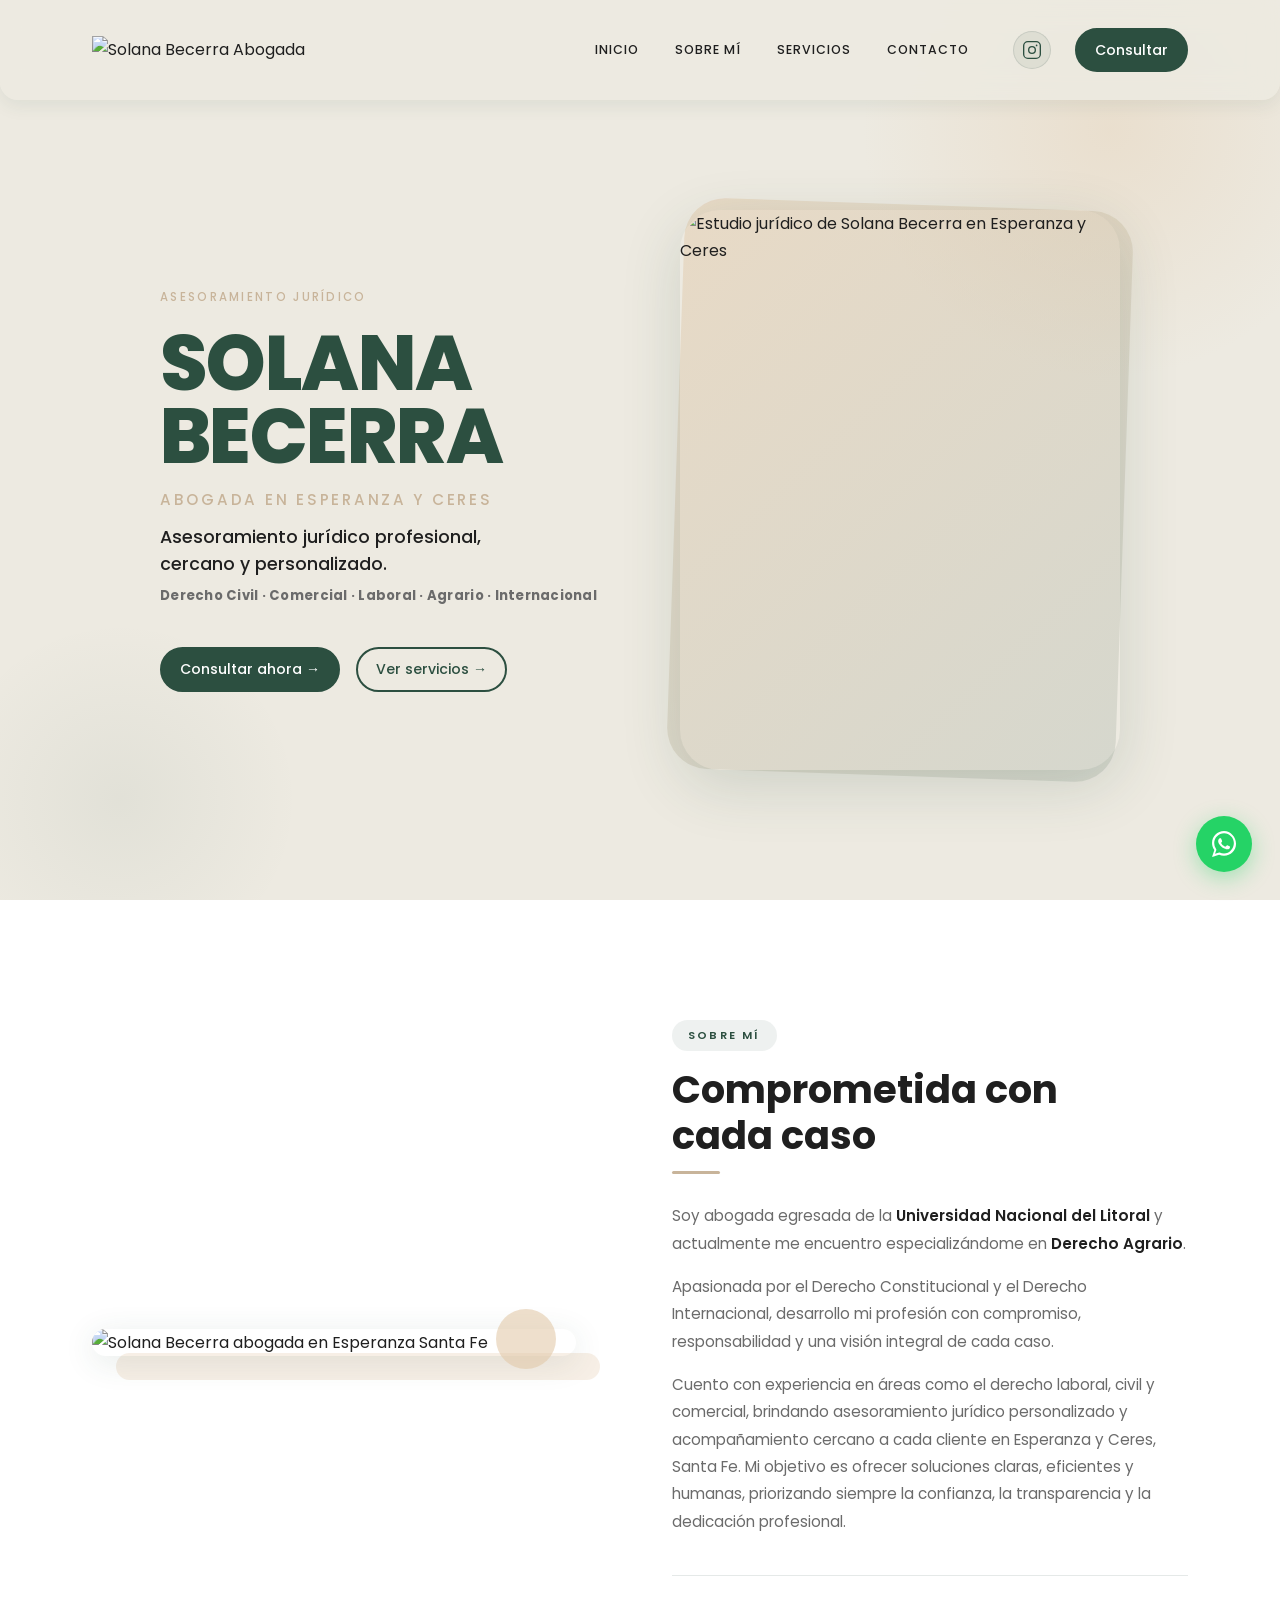
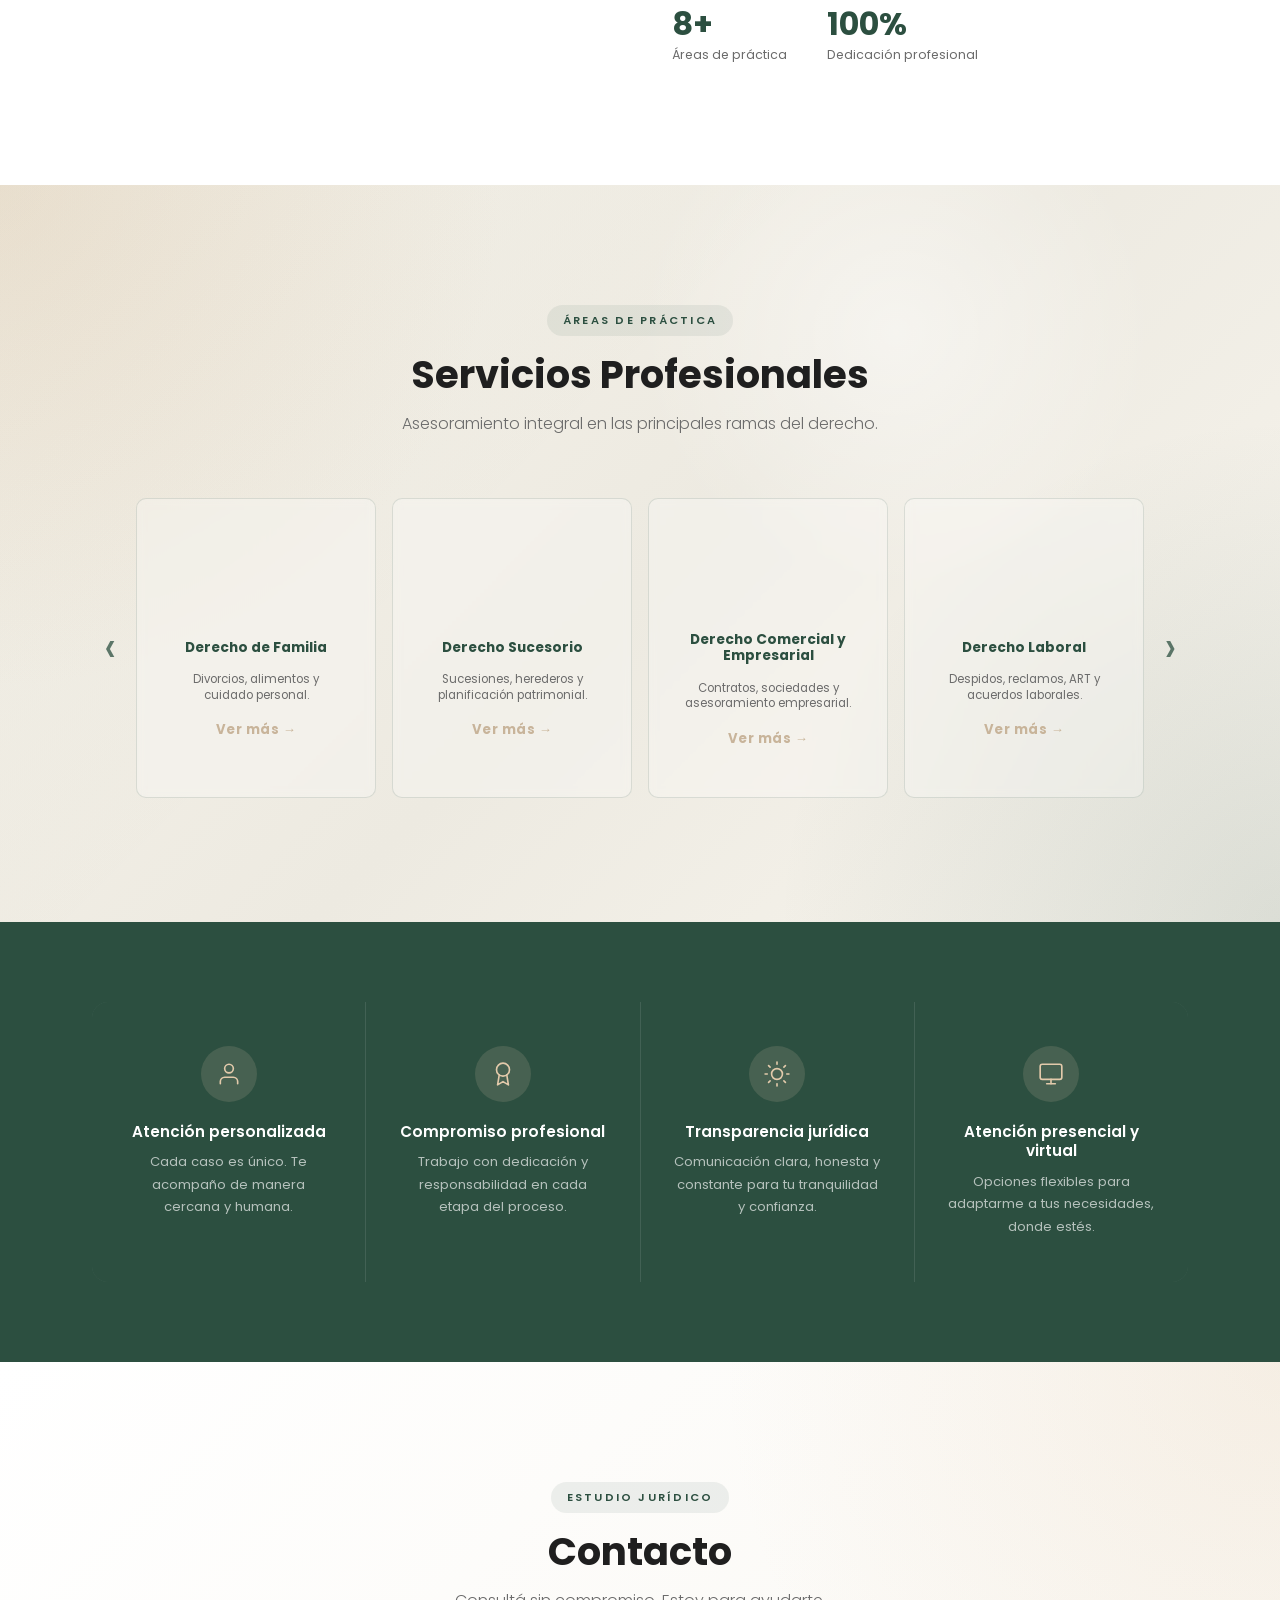
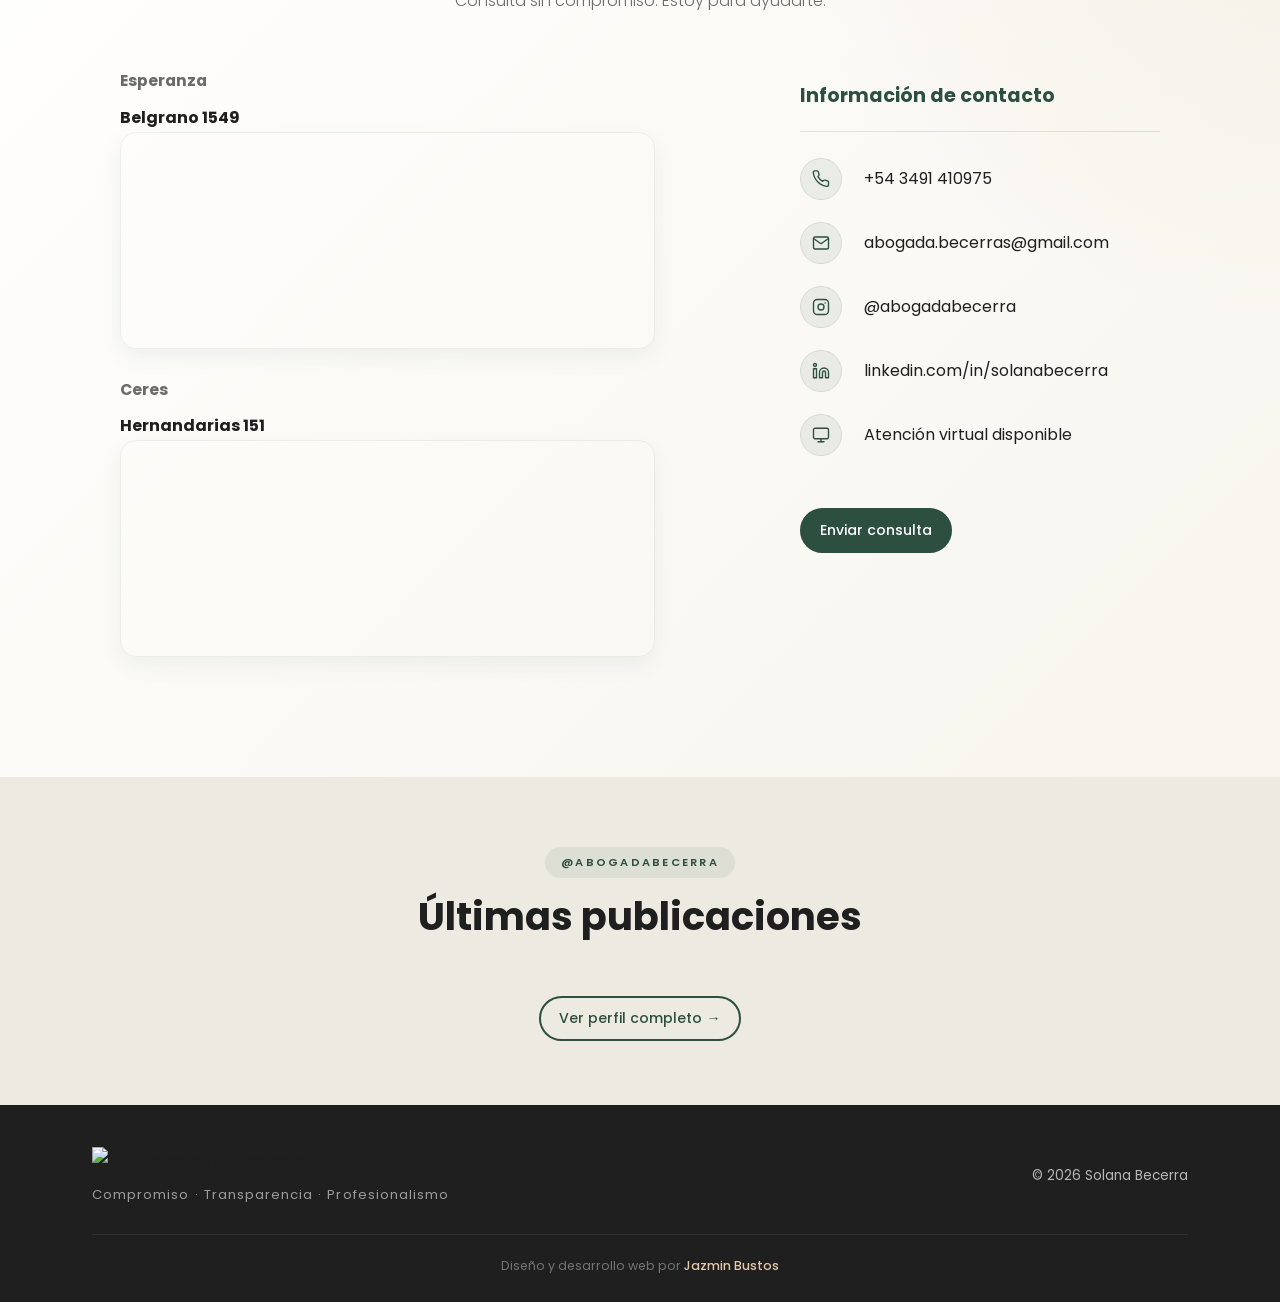
==== commit 410b1088: "ajustes ig" ====
--- a/index.html
+++ b/index.html
@@ -412,37 +412,7 @@
       <h2 class="section-title">Últimas publicaciones</h2>
     </div>
 
-    <div class="instagram__embed-grid">
-
-      <blockquote
-        class="instagram-media"
-        data-instgrm-permalink="https://www.instagram.com/p/DQ-C9u6Dslo/"
-        data-instgrm-version="14">
-        data-instgrm-captioned="false"
-      </blockquote>
-
-      <blockquote
-        class="instagram-media"
-        data-instgrm-permalink="https://www.instagram.com/p/DQra_UcDtjr/"
-        data-instgrm-version="14">
-        data-instgrm-captioned="false"
-      </blockquote>
-
-      <blockquote
-        class="instagram-media"
-        data-instgrm-permalink="https://www.instagram.com/p/DQplGOvjoaU/"
-        data-instgrm-version="14">
-        data-instgrm-captioned="false"
-      </blockquote>
-
-      <blockquote
-        class="instagram-media"
-        data-instgrm-permalink="https://www.instagram.com/p/DOtapPzjqlV/"
-        data-instgrm-version="14">
-        data-instgrm-captioned="false"
-      </blockquote>
-
-    </div>
+    <div class="sk-instagram-feed" data-embed-id="25708239"></div>
 
     <div class="instagram__cta">
       <a href="https://instagram.com/abogadabecerra" target="_blank" class="btn btn--outline">
@@ -452,6 +422,8 @@
 
   </div>
 </section>
+
+<script src="https://widgets.sociablekit.com/instagram-feed/widget.js" defer></script>
 
  
 <!-- ========== FOOTER ========== -->
@@ -486,9 +458,8 @@
   </svg>
 </a>
 
-<script async src="https://platform.instagram.com/en_US/embeds.js"></script>
 <script src="https://unpkg.com/lucide@latest"></script>
 <script src="assets/js/main.js?v=4"></script>
 
 </body>
-</html>
+</html>
--- a/style.css
+++ b/style.css
@@ -391,7 +391,6 @@
  
 .hero__areas {
   font-size: 0.82rem;
-  font-weight: 400;
   color: var(--color-text-sec);
   margin-bottom: 40px;
   letter-spacing: 0.02em;
@@ -772,19 +771,16 @@
 }
 
 .contact__map-label {
-  font-size: 1.08rem;
-  font-weight: 700;
-  color: var(--color-primary);
-  margin-bottom: 4px;
-  line-height: 1.4;
-}
-
-.contact__map-address {
   font-size: 0.98rem;
-  font-weight: 400;
   color: var(--color-text-sec);
   margin-bottom: 12px;
   line-height: 1.4;
+}
+
+.contact__map-label strong {
+  color: var(--color-primary);
+  font-size: 1.08rem;
+  font-weight: 700;
 }
 
 .map-frame {
@@ -865,13 +861,19 @@
    INSTAGRAM
    ============================================================ */
 .instagram {
-  padding: 120px 0 110px;
+  padding: 70px 0 64px;
   background: var(--color-warm-white);
+}
+
+.instagram .sk-instagram-feed,
+.instagram .sk-ww-instagram-feed {
+  margin-bottom: 0 !important;
+  padding-bottom: 0 !important;
 }
 
 .instagram__cta {
   text-align: center;
-  margin-top: 46px;
+  margin-top: 8px;
 }
 .instagram__embed-grid {
   display: grid;
@@ -1198,9 +1200,31 @@
 
   /* Differentials */
   .differentials { padding: 60px 0; }
- 
+
   .differentials__grid {
-    grid-template-columns: 1fr;
+    display: flex;
+    grid-template-columns: unset;
+    gap: 14px;
+    background: transparent;
+    border-radius: 0;
+    overflow-x: auto;
+    overflow-y: visible;
+    scroll-snap-type: x mandatory;
+    -webkit-overflow-scrolling: touch;
+    scrollbar-width: none;
+    margin: 0 -20px;
+    padding: 4px 20px 8px;
+  }
+
+  .differentials__grid::-webkit-scrollbar {
+    display: none;
+  }
+
+  .diff-item {
+    flex: 0 0 78%;
+    scroll-snap-align: center;
+    border-radius: var(--radius-md);
+    padding: 34px 26px;
   }
  
   /* Contact */
@@ -1454,4 +1478,4 @@
   background: transparent;
   color: var(--color-beige);
   border-color: var(--color-beige);
-}
+}
